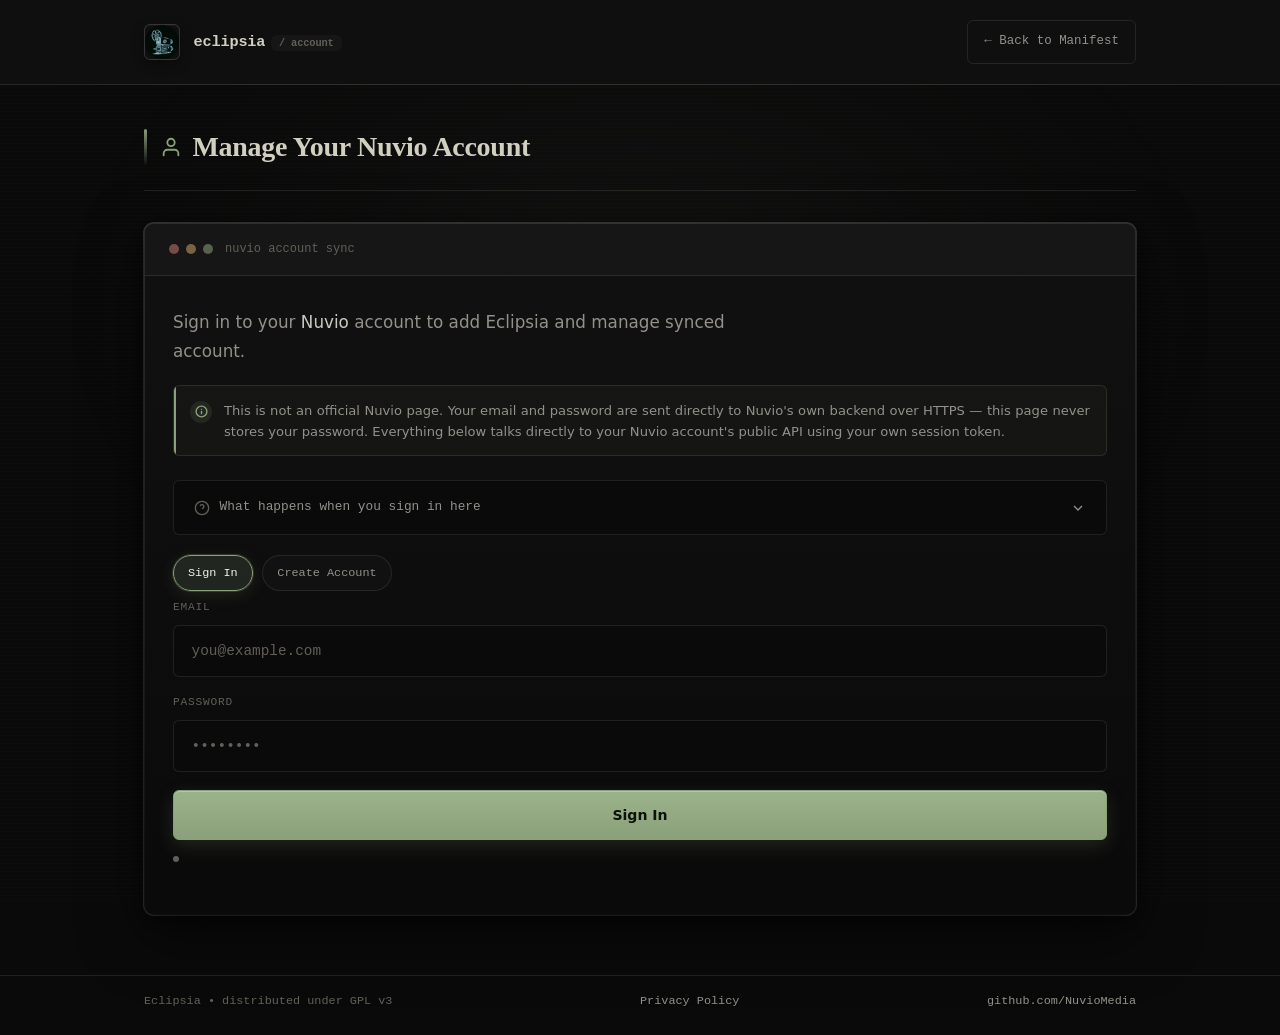
==== accounts/index.html @ 63b5b100 "Update" ====
<!doctype html>
<html lang="en" data-scroll-behavior="smooth">

<head>
    <meta charset="utf-8">
    <meta name="viewport" content="width=device-width, initial-scale=1">
    <meta name="theme-color" content="#0a0a0a">
    <meta name="referrer" content="no-referrer">
    <meta http-equiv="Content-Security-Policy" content="
    default-src 'self';
    style-src 'self' 'unsafe-inline' https://fonts.bunny.net;
    font-src https://fonts.bunny.net;
    img-src 'self' data:;
    connect-src 'self' https://api.nuvio.tv;
    script-src 'self';
    frame-ancestors 'none';
    base-uri 'self';
    form-action 'none';
  ">
    <meta http-equiv="Permissions-Policy" content="camera=(), microphone=(), geolocation=(), payment=(), usb=(), interest-cohort=()">
    <meta name="robots" content="noindex">
    <link rel="icon" type="image/png" href="../assets/icon.png">
    <link rel="apple-touch-icon" href="../assets/logo.png">

    <title>Account — Eclipsia</title>
    <meta name="description" content="Manage your Nuvio account: profiles, addons, plugins, library, watch progress, watch history, settings, and collections.">

    <link rel="preconnect" href="https://fonts.bunny.net">
    <link href="https://fonts.bunny.net/css?family=source-serif-4:500,600|inter:400,500,600,700|jetbrains-mono:400,500,600&display=swap" rel="stylesheet">
    <link rel="stylesheet" href="../assets/css/styles.css">
</head>

<body>
    <div class="app-wrapper">

        <header class="site-header">
            <div class="wrap header-inner">
                <a class="brand" href="../" style="min-width:0;">
                    <div class="brand-icon" aria-hidden="true">
                        <img src="../assets/icon.png" alt="Eclipsia">
                    </div>
                    <span class="brand-name">eclipsia<span class="brand-tag">/ account</span></span>
                </a>
                <div class="header-nav-links">
                    <a href="../" class="nav-action">← Back to Manifest</a>
                </div>
            </div>
        </header>

        <main class="wrap">

            <section class="account-section" style="padding-top: 2.5rem;">
                <div class="section-head">
                    <h2>
                        <svg viewBox="0 0 24 24" fill="none" stroke="currentColor" stroke-width="2" stroke-linecap="round" stroke-linejoin="round">
                            <path d="M20 21v-2a4 4 0 0 0-4-4H8a4 4 0 0 0-4 4v2" />
                            <circle cx="12" cy="7" r="4" />
                        </svg>
                        Manage Your Nuvio Account
                    </h2>
                </div>

                <div class="install-container" id="accountCard">
                    <div class="install-titlebar">
                        <div class="titlebar-dots"><span></span><span></span><span></span></div>
                        <span class="install-titlebar-label">nuvio account sync</span>
                    </div>

                    <div class="install-body">
                        <p class="hero-description" style="margin-bottom: 1.25rem;">
                            Sign in to your <strong>Nuvio</strong> account to add Eclipsia and manage synced account.
                        </p>

                        <div class="warning-banner banner-neutral">
                            <span class="mark">
                                <svg viewBox="0 0 24 24" fill="none" stroke="currentColor" stroke-width="2.5" stroke-linecap="round" stroke-linejoin="round"><circle cx="12" cy="12" r="10"/><path d="M12 16v-4"/><path d="M12 8h.01"/></svg>
                            </span>
                            <div class="banner-body">
                                <p align=justify>This is not an official Nuvio page. Your email and password are sent directly to Nuvio's own backend over HTTPS — this page never stores your password. Everything below talks directly to your Nuvio account's public API using your own session token.</p>
                            </div>
                        </div>

                        <details class="manual-toggle" id="signinPrivacyNote">
                            <summary>
                                <span class="summary-label">
                                    <svg class="summary-icon" viewBox="0 0 24 24" fill="none" stroke="currentColor" stroke-width="2"><circle cx="12" cy="12" r="10"/><path d="M9.09 9a3 3 0 0 1 5.83 1c0 2-3 3-3 3"/><line x1="12" y1="17" x2="12.01" y2="17"/></svg>
                                    What happens when you sign in here
                                </span>
                                <svg class="chev" width="16" height="16" viewBox="0 0 24 24" fill="none" stroke="currentColor" stroke-width="2">
                                    <polyline points="6 9 12 15 18 9"/>
                                </svg>
                            </summary>
                            <div class="manual-toggle-body">
                                <div class="privacy-note-block">
                                    <ul>
                                        <li><strong>Your credentials go straight to Nuvio's Servers</strong> over HTTPS — they never pass through or get logged by this site itself.</li>
                                        <li><strong>Your session token is kept in this browser tab only</strong> (sessionStorage, not localStorage), so it's cleared automatically when you close the tab.</li>
                                        <li><strong>Every action below is scoped to your own account</strong> and only touches the resource you explicitly edit (a single profile's plugins, a single profile's library, etc.).</li>
                                        <li><strong>Full-replace actions are labeled clearly.</strong> Addons, plugins, library, profiles, and collections use "full replace" sync — removing something from a list and saving deletes it from your account. Watch progress and watch history use non-destructive merge, so pushes never delete existing entries; use the explicit Delete button for those.</li>
                                        <li><strong>No analytics or tracking scripts run on this page</strong> — the site's Content-Security-Policy only allows requests to Nuvio's backend and nowhere else.</li>
                                        <li>Prefer not to enter your password on a third-party page? You can always add the plugin manually from the <a href="../#install" style="color: var(--ink-secondary); border-bottom: 1px dashed var(--line-hover);">homepage install guide</a> instead — no account needed.</li>
                                    </ul>
                                </div>
                            </div>
                        </details>

                        <!-- Signed-out state: sign in / sign up -->
                        <div id="authSignedOut">
                            <div class="filter-bar auth-tabs" id="authTabs" role="group" aria-label="Choose sign in or create account">
                                <button class="filter-chip active" data-auth-tab="signin" type="button">Sign In</button>
                                <button class="filter-chip" data-auth-tab="signup" type="button">Create Account</button>
                            </div>

                            <form class="account-form" id="authForm" novalidate>
                                <div class="form-field">
                                    <label class="form-label" for="authEmail">Email</label>
                                    <input class="form-input" type="email" id="authEmail" name="email" placeholder="you@example.com" autocomplete="email" required>
                                </div>
                                <div class="form-field">
                                    <label class="form-label" for="authPassword">Password</label>
                                    <input class="form-input" type="password" id="authPassword" name="password" placeholder="••••••••" autocomplete="current-password" minlength="6" required>
                                </div>
                                <button class="btn btn-primary" type="submit" id="authSubmitBtn">Sign In</button>
                            </form>

                            <p class="sync-status" id="authStatus"></p>
                        </div>

                        <!-- Signed-in state: full account manager -->
                        <div id="authSignedIn" style="display: none;">
                            <div class="account-user-row">
                                <span class="who" id="authWhoami"></span>
                                <button class="link-btn" id="signOutBtn" type="button">Sign out</button>
                            </div>

                            <div class="guide-note" style="margin-bottom: 1.25rem;">
                                For full account settings —
                                 password/email changes, full profile settings, and more —
                                visit <a href="https://nuvio.tv/account/login" target="_blank" rel="noopener noreferrer" referrerpolicy="no-referrer" style="color: var(--accent-ok)"><strong>nuvio.tv/account/login</strong></a> directly on Nuvio's own site.
                            </div>

                            <div class="form-field" style="margin-bottom: 1.25rem;">
                                <label class="form-label" for="profileSelect">Active profile</label>
                                <select class="form-input" id="profileSelect"></select>
                            </div>

                            <div class="filter-bar panel-nav" id="panelNav" role="tablist" aria-label="Account sections">
                                <button class="filter-chip active" data-panel="plugins" type="button">Plugins</button>
                                <button class="filter-chip" data-panel="addons" type="button">Addons</button>
                                <button class="filter-chip" data-panel="library" type="button">Library</button>
                                <button class="filter-chip" data-panel="progress" type="button">Watch Progress</button>
                                <button class="filter-chip" data-panel="history" type="button">Watch History</button>
                                <button class="filter-chip" data-panel="settings" type="button">Settings</button>
                                <button class="filter-chip" data-panel="homeCatalog" type="button">Home Catalog</button>
                                <button class="filter-chip" data-panel="collections" type="button">Collections</button>
                                <button class="filter-chip" data-panel="profileManager" type="button">Profiles</button>
                                <button class="filter-chip" data-panel="dashboard" type="button">Dashboard</button>
                            </div>

                            <div id="panels">

                                <!-- Plugins -->
                                <div class="panel" data-panel="plugins">
                                    <div class="panel-head">
                                        <p class="panel-desc">Content source plugins for the active profile. Full replace — removing a row and saving deletes it from your account.</p>
                                    </div>
                                    <div class="action-buttons" style="margin-bottom:1rem;">
                                        <button class="btn btn-primary" id="quickAddEclipsiaBtn" type="button">Add Eclipsia to This Profile</button>
                                        <select class="form-input quick-add-select" id="quickAddManifestSelect" aria-label="Eclipsia manifest variant">
                                            <option value="stable" selected>Stable</option>
                                            <option value="english">English</option>
                                            <option value="main">Main</option>
                                        </select>
                                    </div>
                                    <div class="resource-list" id="pluginsList"></div>
                                    <p class="sync-status" id="pluginsStatus"></p>
                                </div>

                                <!-- Addons -->
                                <div class="panel" data-panel="addons" style="display:none;">
                                    <div class="panel-head">
                                        <p class="panel-desc">Catalog / metadata / subtitle / playback addons for the active profile. Full replace.</p>
                                    </div>
                                    <div class="action-buttons" style="margin-bottom:1rem;">
                                        <button class="btn btn-primary" id="addAddonBtn" type="button">Add Addon…</button>
                                    </div>
                                    <div class="resource-list" id="addonsList"></div>
                                    <p class="sync-status" id="addonsStatus"></p>
                                </div>

                                <!-- Library -->
                                <div class="panel" data-panel="library" style="display:none;">
                                    <div class="panel-head">
                                        <p class="panel-desc">Saved / favorited titles for the active profile. Full replace.</p>
                                    </div>
                                    <div class="resource-list" id="libraryList"></div>
                                    <p class="sync-status" id="libraryStatus"></p>
                                </div>

                                <!-- Watch Progress -->
                                <div class="panel" data-panel="progress" style="display:none;">
                                    <div class="panel-head">
                                        <p class="panel-desc">"Continue watching" entries for the active profile. Non-destructive merge on push — use Delete to remove an entry.</p>
                                    </div>
                                    <div class="resource-list" id="progressList"></div>
                                    <p class="sync-status" id="progressStatus"></p>
                                </div>

                                <!-- Watch History -->
                                <div class="panel" data-panel="history" style="display:none;">
                                    <div class="panel-head">
                                        <p class="panel-desc">Playback history for the active profile. Non-destructive merge on push — use Delete to remove an entry.</p>
                                    </div>
                                    <div class="resource-list" id="historyList"></div>
                                    <p class="sync-status" id="historyStatus"></p>
                                </div>

                                <!-- Profile Settings -->
                                <div class="panel" data-panel="settings" style="display:none;">
                                    <div class="panel-head">
                                        <p class="panel-desc">Raw settings blob (theme, player quality, subtitle language, autoplay, etc.) for the active profile on the "tv" platform namespace. Edit the JSON directly — saving fully replaces this blob.</p>
                                    </div>
                                    <textarea class="form-input json-editor" id="settingsJson" rows="10" spellcheck="false"></textarea>
                                    <div class="action-buttons" style="margin-top:0.75rem;">
                                        <button class="btn btn-primary" id="settingsSaveBtn" type="button">Save</button>
                                        <button class="btn" id="settingsReloadBtn" type="button">Reload</button>
                                    </div>
                                    <p class="sync-status" id="settingsStatus"></p>
                                </div>

                                <!-- Home Catalog Settings -->
                                <div class="panel" data-panel="homeCatalog" style="display:none;">
                                    <div class="panel-head">
                                        <p class="panel-desc">Home screen layout / hidden catalogs for the active profile on the "tv" platform namespace. Saving fully replaces this blob.</p>
                                    </div>
                                    <textarea class="form-input json-editor" id="homeCatalogJson" rows="10" spellcheck="false"></textarea>
                                    <div class="action-buttons" style="margin-top:0.75rem;">
                                        <button class="btn btn-primary" id="homeCatalogSaveBtn" type="button">Save</button>
                                        <button class="btn" id="homeCatalogReloadBtn" type="button">Reload</button>
                                    </div>
                                    <p class="sync-status" id="homeCatalogStatus"></p>
                                </div>

                                <!-- Collections -->
                                <div class="panel" data-panel="collections" style="display:none;">
                                    <div class="panel-head">
                                        <p class="panel-desc">Curated collections / folders for the active profile. Saving fully replaces the collections list — push an empty array to clear it.</p>
                                    </div>
                                    <textarea class="form-input json-editor" id="collectionsJson" rows="10" spellcheck="false"></textarea>
                                    <div class="action-buttons" style="margin-top:0.75rem;">
                                        <button class="btn btn-primary" id="collectionsSaveBtn" type="button">Save</button>
                                        <button class="btn" id="collectionsReloadBtn" type="button">Reload</button>
                                    </div>
                                    <p class="sync-status" id="collectionsStatus"></p>
                                </div>

                                <!-- Profile Manager -->
                                <div class="panel" data-panel="profileManager" style="display:none;">
                                    <div class="panel-head">
                                        <p class="panel-desc">Rename profiles, recolor them, assign a catalog avatar, toggle addon/plugin sharing with profile 1, add a new profile, or permanently delete a profile and all of its data.</p>
                                    </div>
                                    <div class="action-buttons" style="margin-bottom:1rem;">
                                        <button class="btn btn-primary" id="addProfileBtn" type="button">Add Profile</button>
                                    </div>
                                    <div id="profileManagerList"></div>
                                    <p class="sync-status" id="profileManagerStatus"></p>
                                </div>

                                <!-- Dashboard -->
                                <div class="panel" data-panel="dashboard" style="display:none;">
                                    <div class="panel-head">
                                        <p class="panel-desc">A quick summary of what's synced across all your profiles, plus live API health.</p>
                                    </div>
                                    <div id="dashboardHealth"></div>
                                    <div id="dashboardOverview"></div>
                                    <p class="sync-status" id="dashboardStatus"></p>
                                </div>

                            </div>
                        </div>
                    </div>
                </div>
            </section>

        </main>

        <footer class="site-footer">
            <div class="wrap footer-content">
                <span>Eclipsia • distributed under GPL v3</span>
                <a class="footer-link" href="../privacy/">Privacy Policy</a>
                <a class="footer-link" href="https://github.com/NuvioMedia" target="_blank" rel="noopener noreferrer" referrerpolicy="no-referrer">github.com/NuvioMedia</a>
            </div>
        </footer>

    </div>

    <script src="../assets/js/nuvio-client.js"></script>
    <script src="../assets/js/account.js" defer></script>

</body>

</html>
---- assets/css/styles.css ----
:root {
  --bg-deep: #0a0a0a;
  --bg-0: #0a0a0a;
  --bg-1: #111111;
  --bg-2: #161616;
  --bg-glass: rgba(17, 17, 17, 0.85);

  --line: rgba(255, 255, 255, 0.09);
  --line-hover: rgba(255, 255, 255, 0.16);
  --line-strong: rgba(255, 255, 255, 0.2);

  --ink-primary: #d1cfc0;
  --ink-secondary: #c9c7c1;
  --ink-muted: #93908a;
  --ink-subtle: #625f58;

  --accent-ok: #8aa07a;
  --accent-ok-bright: #a8c297;
  --accent-warn: #c9a464;
  --accent-neutral: #8a8682;

  --radius-s: 6px;
  --radius-m: 10px;
  --radius-xl: 20px;

  --font-display: "Source Serif 4", Georgia, serif;
  --font-body: "Inter", system-ui, sans-serif;
  --font-mono: "JetBrains Mono", ui-monospace, Menlo, monospace;

  --shadow-subtle: 0 2px 8px rgba(0, 0, 0, 0.5);
  --shadow-card: 0 8px 32px rgba(0, 0, 0, 0.6), 0 0 0 1px var(--line);
  --shadow-elevated: 0 12px 48px rgba(0, 0, 0, 0.7),
    0 0 0 1px var(--line-strong);
  --shadow-float: 0 20px 60px rgba(0, 0, 0, 0.55), 0 6px 20px rgba(0, 0, 0, 0.4),
    0 0 0 1px var(--line-strong);
  --shadow-inset-top: inset 0 1px 0 rgba(255, 255, 255, 0.04);

  --ease: cubic-bezier(0.4, 0, 0.2, 1);
  --ease-out-expo: cubic-bezier(0.16, 1, 0.3, 1);
  --ease-spring: cubic-bezier(0.34, 1.56, 0.64, 1);
}

*,
*::before,
*::after {
  box-sizing: border-box;
  margin: 0;
  padding: 0;
}

html {
  scroll-behavior: smooth;
  -webkit-text-size-adjust: 100%;
}

body {
  font-family: var(--font-body);
  background: var(--bg-deep);
  color: var(--ink-secondary);
  line-height: 1.6;
  min-height: 100vh;
  overflow-x: hidden;
}

body::before {
  content: "";
  position: fixed;
  inset: 0;
  z-index: -2;
  pointer-events: none;
  background-image: repeating-linear-gradient(
    180deg,
    transparent,
    transparent 3px,
    rgba(255, 255, 255, 0.012) 3px,
    rgba(255, 255, 255, 0.012) 4px
  );
}

body::after {
  content: "";
  position: fixed;
  top: -10%;
  left: 50%;
  width: 1200px;
  height: 800px;
  transform: translateX(-50%);
  z-index: -3;
  pointer-events: none;
  background: radial-gradient(
    ellipse at center,
    rgba(138, 160, 122, 0.07) 0%,
    rgba(138, 160, 122, 0.025) 35%,
    transparent 70%
  );
}

a {
  color: inherit;
  text-decoration: none;
  transition: color 150ms var(--ease);
}
a:hover {
  color: var(--ink-primary);
}

button {
  font-family: inherit;
  cursor: pointer;
  background: none;
  border: none;
  color: inherit;
  transition: all 200ms var(--ease);
}

img {
  max-width: 100%;
  display: block;
}

::selection {
  background: var(--ink-primary);
  color: var(--bg-0);
}

*:focus-visible {
  outline: 2px solid var(--accent-ok-bright);
  outline-offset: 2px;
  border-radius: 2px;
}

.wrap {
  max-width: 1040px;
  margin: 0 auto;
  padding: 0 1.5rem;
}

@media (max-width: 420px) {
  .wrap {
    padding: 0 1.15rem;
  }
}

/* ========================
   HEADER — Glass morphism
   ======================== */
.site-header {
  position: sticky;
  top: 0;
  z-index: 100;
  background: var(--bg-glass);
  backdrop-filter: blur(24px) saturate(200%);
  -webkit-backdrop-filter: blur(24px) saturate(200%);
  border-bottom: 1px solid var(--line);
}

.site-header::after {
  content: "";
  position: absolute;
  left: 0;
  right: 0;
  bottom: -1px;
  height: 1px;
  background: linear-gradient(
    90deg,
    transparent,
    rgba(255, 255, 255, 0.05) 20%,
    rgba(255, 255, 255, 0.05) 80%,
    transparent
  );
  pointer-events: none;
}

.header-inner {
  display: flex;
  align-items: center;
  justify-content: space-between;
  padding: 1.25rem 0;
  gap: 1.5rem;
  min-height: 60px;
}

.brand {
  display: flex;
  align-items: center;
  gap: 0.85rem;
  flex-shrink: 0;
}

.brand-icon {
  width: 36px;
  height: 36px;
  border-radius: var(--radius-s);
  overflow: hidden;
  border: 1px solid var(--line-hover);
  box-shadow: 0 4px 12px rgba(0, 0, 0, 0.4), var(--shadow-inset-top);
}

.brand-icon img {
  width: 100%;
  height: 100%;
  object-fit: cover;
}

.brand-name {
  font-family: var(--font-mono);
  font-size: 0.95rem;
  font-weight: 600;
  color: var(--ink-primary);
  letter-spacing: -0.01em;
  white-space: nowrap;
}

.brand-tag {
  font-family: var(--font-mono);
  font-size: 0.65rem;
  color: var(--ink-subtle);
  margin-left: 0.35rem;
  padding: 2px 8px;
  background: var(--bg-2);
  border-radius: var(--radius-s);
}

.header-nav-links {
  display: flex;
  align-items: center;
  gap: 0.5rem;
  flex-shrink: 0;
}

.nav-action {
  font-family: var(--font-mono);
  font-size: 0.78rem;
  color: var(--ink-muted);
  padding: 8px 16px;
  border: 1px solid var(--line);
  border-radius: var(--radius-s);
  background: transparent;
  transition: all 200ms var(--ease);
  white-space: nowrap;
  min-height: 44px;
  display: inline-flex;
  align-items: center;
}

.nav-action:hover {
  color: var(--ink-primary);
  border-color: var(--line-hover);
  background: var(--bg-2);
}

.nav-toggle {
  display: none;
  align-items: center;
  justify-content: center;
  width: 40px;
  height: 40px;
  border: 1px solid var(--line);
  border-radius: var(--radius-s);
  background: transparent;
  color: var(--ink-secondary);
  flex-shrink: 0;
  transition: all 200ms var(--ease);
}

.nav-toggle:hover {
  color: var(--ink-primary);
  border-color: var(--line-hover);
  background: var(--bg-2);
}

.nav-toggle-icon {
  width: 20px;
  height: 20px;
}

.nav-toggle .icon-close {
  display: none;
}

.nav-toggle[aria-expanded="true"] .icon-menu {
  display: none;
}
.nav-toggle[aria-expanded="true"] .icon-close {
  display: block;
}

.mobile-nav {
  display: none;
  flex-direction: column;
  gap: 0.5rem;
  padding: 0 1.5rem 1.1rem;
  max-height: 0;
  overflow: hidden;
  opacity: 0;
  transform: translateY(-6px);
  pointer-events: none;
  transition: max-height 240ms var(--ease-out-expo),
    opacity 160ms var(--ease-out-expo),
    transform 200ms var(--ease-out-expo);
}

.mobile-nav.open {
  max-height: 260px;
  opacity: 1;
  transform: translateY(0);
  pointer-events: auto;
  transition: max-height 240ms var(--ease-out-expo),
    opacity 200ms var(--ease-out-expo) 20ms,
    transform 240ms var(--ease-out-expo);
}

.mobile-nav-link {
  font-family: var(--font-mono);
  font-size: 0.82rem;
  color: var(--ink-muted);
  padding: 12px 14px;
  border: 1px solid var(--line);
  border-radius: var(--radius-s);
  background: var(--bg-2);
  opacity: 0;
  transform: translateY(-4px);
  transition: color 200ms var(--ease), border-color 200ms var(--ease), background 200ms var(--ease),
    opacity 180ms var(--ease-out-expo), transform 180ms var(--ease-out-expo);
}

.mobile-nav.open .mobile-nav-link {
  opacity: 1;
  transform: translateY(0);
}

.mobile-nav.open .mobile-nav-link:nth-child(1) { transition-delay: 40ms; }
.mobile-nav.open .mobile-nav-link:nth-child(2) { transition-delay: 80ms; }
.mobile-nav.open .mobile-nav-link:nth-child(3) { transition-delay: 120ms; }
.mobile-nav.open .mobile-nav-link:nth-child(4) { transition-delay: 160ms; }

.mobile-nav-link:hover,
.mobile-nav-link:active {
  color: var(--ink-primary);
  border-color: var(--line-hover);
}

@media (max-width: 600px) {
  .header-nav-links {
    display: none;
  }

  .nav-toggle {
    display: inline-flex;
  }

  .mobile-nav {
    display: flex;
  }
}

/* ========================
   HERO SECTION
   ======================== */
.hero {
  padding: 5rem 0 2.5rem;
  position: relative;
}

/* Decorative eclipse motif — soft glow + ring, anchored to the right of
   the hero title/description so the wide empty column beside the
   (intentionally narrow-measure) copy doesn't read as blank. Anchored
   with a fixed offset from the top of the hero — rather than a
   percentage of its full height — so it stays beside the headline
   instead of drifting down behind the (much taller) install-container
   box that follows. Purely visual: no layout width is reserved for it,
   so copy width/wrapping is unaffected. */
.hero::before {
  content: "";
  position: absolute;
  top: 7rem;
  right: 0;
  width: 480px;
  height: 480px;
  max-width: 42%;
  transform: translateY(-45%);
  background: radial-gradient(
    circle,
    rgba(138, 160, 122, 0.16) 0%,
    rgba(138, 160, 122, 0.05) 42%,
    transparent 68%
  );
  pointer-events: none;
  z-index: -1;
  animation: eclipse-glow-pulse 9s var(--ease) infinite;
}

.hero::after {
  content: "";
  position: absolute;
  top: 7.5rem;
  right: 9%;
  width: 190px;
  height: 190px;
  transform: translateY(-45%);
  border-radius: 50%;
  border: 1px solid rgba(209, 207, 192, 0.1);
  box-shadow: inset 54px -16px 0 -36px rgba(209, 207, 192, 0.14);
  pointer-events: none;
  z-index: -1;
  animation: eclipse-ring-drift 12s var(--ease) infinite;
}

@keyframes eclipse-glow-pulse {
  0%, 100% { opacity: 1; transform: translateY(-45%) scale(1); }
  50% { opacity: 0.75; transform: translateY(-45%) scale(1.05); }
}

@keyframes eclipse-ring-drift {
  0%, 100% { box-shadow: inset 54px -16px 0 -36px rgba(209, 207, 192, 0.14); }
  50% { box-shadow: inset 58px -12px 0 -36px rgba(209, 207, 192, 0.2); }
}

@media (prefers-reduced-motion: reduce) {
  .hero::before,
  .hero::after {
    animation: none;
  }
}

@media (max-width: 900px) {
  .hero::before,
  .hero::after {
    display: none;
  }
}

.eyebrow {
  font-family: var(--font-mono);
  font-size: 0.72rem;
  color: var(--ink-subtle);
  letter-spacing: 0.08em;
  text-transform: uppercase;
  display: inline-flex;
  align-items: center;
  gap: 0.7rem;
  margin-bottom: 1.75rem;
  padding: 6px 12px;
  background: rgba(138, 160, 122, 0.07);
  border: 1px solid rgba(138, 160, 122, 0.18);
  border-radius: var(--radius-xl);
  box-shadow: var(--shadow-inset-top);
}

.eyebrow::before {
  content: "";
  width: 7px;
  height: 7px;
  border-radius: 50%;
  background: var(--accent-ok);
  flex-shrink: 0;
  box-shadow: 0 0 12px rgba(138, 160, 122, 0.3);
  animation: pulse 2s ease-in-out 3;
}

@keyframes pulse {
  0%,
  100% {
    opacity: 1;
  }
  50% {
    opacity: 0.5;
  }
}

.eyebrow .updated {
  color: var(--ink-subtle);
  opacity: 0.75;
  font-weight: 400;
  text-transform: none;
  letter-spacing: 0;
  padding-left: 0.6rem;
  border-left: 1px solid rgba(138, 160, 122, 0.2);
}

h1.hero-title {
  font-family: var(--font-display);
  font-size: clamp(2rem, 8vw, 3.5rem);
  font-weight: 600;
  line-height: 1.08;
  color: var(--ink-primary);
  letter-spacing: -0.02em;
  margin-bottom: 1.25rem;
  text-wrap: balance;
  text-shadow: 0 2px 24px rgba(0, 0, 0, 0.35);
}

.hero-description {
  font-size: 1.05rem;
  color: var(--ink-muted);
  max-width: 56ch;
  margin-bottom: 1.75rem;
  line-height: 1.7;
}

.hero-description strong {
  color: var(--ink-secondary);
  font-weight: 500;
}

.hero-meta {
  display: flex;
  flex-wrap: wrap;
  gap: 0.75rem;
  margin-bottom: 0;
}

.meta-badge {
  font-family: var(--font-mono);
  font-size: 0.72rem;
  color: var(--ink-muted);
  padding: 6px 14px;
  border: 1px solid var(--line);
  border-radius: var(--radius-xl);
  background: var(--bg-1);
  transition: border-color 200ms var(--ease), color 200ms var(--ease);
}

.meta-badge:hover {
  border-color: var(--line-hover);
  color: var(--ink-primary);
}

.meta-badge.primary {
  color: var(--ink-primary);
  border-color: var(--line-hover);
  background: var(--bg-2);
}

/* ========================
   INSTALL CONTAINER
   ======================== */
.install-container {
  margin: 2rem 0 1.75rem;
  border: 1px solid var(--line-strong);
  border-radius: var(--radius-m);
  background:
    linear-gradient(180deg, var(--bg-1) 0%, var(--bg-0) 100%) padding-box,
    linear-gradient(180deg, rgba(255, 255, 255, 0.14), rgba(255, 255, 255, 0.02)) border-box;
  border: 1px solid transparent;
  overflow: hidden;
  box-shadow: var(--shadow-float);
  transition: box-shadow 320ms var(--ease-out-expo), transform 320ms var(--ease-out-expo);
  width: 100%;
}

.install-container:hover {
  box-shadow: 0 24px 70px rgba(0, 0, 0, 0.6), 0 8px 24px rgba(0, 0, 0, 0.45),
    0 0 0 1px var(--line-strong);
}

.install-titlebar {
  display: flex;
  align-items: center;
  gap: 0.75rem;
  padding: 1rem 1.5rem;
  border-bottom: 1px solid var(--line);
  background: var(--bg-2);
}

.titlebar-dots {
  display: flex;
  gap: 7px;
}

.titlebar-dots span {
  width: 10px;
  height: 10px;
  border-radius: 50%;
  background: var(--ink-subtle);
  opacity: 0.55;
}

.titlebar-dots span:nth-child(1) {
  background: #c9776b;
}

.titlebar-dots span:nth-child(2) {
  background: var(--accent-warn);
}

.titlebar-dots span:nth-child(3) {
  background: var(--accent-ok);
}

.install-titlebar-label {
  font-family: var(--font-mono);
  font-size: 0.75rem;
  color: var(--ink-subtle);
}

.install-body {
  padding: 2rem 1.75rem 2.25rem;
}

.warning-banner {
  display: flex;
  gap: 0.75rem;
  padding: 0.85rem 1rem;
  background: rgba(201, 164, 100, 0.06);
  border: 1px solid rgba(201, 164, 100, 0.2);
  border-radius: var(--radius-s);
  margin: 0.5rem 0 1.5rem;
  position: relative;
  overflow: hidden;
  align-items: flex-start;
}

.warning-banner::before {
  content: "";
  position: absolute;
  left: 0;
  top: 0;
  bottom: 0;
  width: 2px;
  background: var(--accent-warn);
}

.warning-banner .mark {
  font-family: var(--font-mono);
  color: var(--accent-warn);
  font-weight: 600;
  flex-shrink: 0;
  font-size: 0.82rem;
  display: flex;
  align-items: center;
  justify-content: center;
  width: 22px;
  height: 22px;
  margin-top: 1px;
  border-radius: 50%;
  background: rgba(201, 164, 100, 0.1);
}

.warning-banner .mark svg {
  width: 13px;
  height: 13px;
  flex-shrink: 0;
}

/* Neutral variant for informational (non-warning) banners, e.g. the
   "sign in to sync" callout — reuses .warning-banner's layout but in
   the ok/accent color instead of the warn color. */
.warning-banner.banner-neutral {
  background: rgba(138, 160, 122, 0.05);
  border-color: rgba(138, 160, 122, 0.18);
}

.warning-banner.banner-neutral::before {
  background: var(--accent-ok);
}

.warning-banner.banner-neutral .mark {
  color: var(--accent-ok);
  background: rgba(138, 160, 122, 0.12);
}

.warning-banner.banner-neutral .banner-cta {
  color: var(--accent-ok);
  border-bottom-color: rgba(138, 160, 122, 0.45);
}

.warning-banner p {
  color: var(--ink-muted);
  font-size: 0.82rem;
  line-height: 1.6;
}

.warning-banner strong {
  color: var(--ink-secondary);
  font-weight: 600;
}

.warning-banner .banner-body {
  flex: 1;
  min-width: 0;
}

.warning-banner .banner-cta {
  display: inline-flex;
  align-items: center;
  gap: 6px;
  margin-top: 0.6rem;
  font-family: var(--font-mono);
  font-size: 0.74rem;
  font-weight: 600;
  color: var(--accent-warn);
  padding: 0;
  border-bottom: 1px dashed rgba(201, 164, 100, 0.45);
  transition: color 180ms var(--ease), border-color 180ms var(--ease);
}

.warning-banner .banner-cta:hover {
  color: var(--ink-primary);
  border-color: var(--ink-primary);
}

.warning-banner .banner-cta svg {
  width: 12px;
  height: 12px;
  flex-shrink: 0;
  transition: transform 280ms var(--ease-spring);
}

.warning-banner .banner-cta[aria-expanded="true"] svg {
  transform: rotate(90deg);
}

/* Collapsible manual-setup section */
.manual-toggle {
  border: 1px solid var(--line);
  border-radius: var(--radius-s);
  background: var(--bg-0);
  margin-top: 0.75rem;
  overflow: hidden;
}

.manual-toggle + .manual-toggle {
  margin-top: 0.65rem;
}

.manual-toggle summary {
  list-style: none;
  cursor: pointer;
  padding: 1rem 1.25rem;
  display: flex;
  align-items: center;
  justify-content: space-between;
  gap: 0.75rem;
  font-family: var(--font-mono);
  font-size: 0.8rem;
  color: var(--ink-muted);
  transition: color 180ms var(--ease), background 180ms var(--ease);
  min-height: 44px;
}

.manual-toggle summary::-webkit-details-marker {
  display: none;
}

.manual-toggle summary:hover {
  color: var(--ink-primary);
  background: var(--bg-2);
}

.manual-toggle summary .summary-label {
  display: flex;
  align-items: center;
  gap: 0.6rem;
  min-width: 0;
}

.manual-toggle summary .summary-text {
  display: flex;
  flex-direction: column;
  gap: 2px;
  min-width: 0;
  text-align: left;
}

.manual-toggle summary .summary-sub {
  font-size: 0.68rem;
  color: var(--ink-subtle);
  font-weight: 400;
  letter-spacing: 0;
  text-transform: none;
}

.manual-toggle.is-fallback summary .summary-icon {
  color: var(--ink-muted);
}

.manual-toggle summary .summary-icon {
  width: 16px;
  height: 16px;
  flex-shrink: 0;
  color: var(--ink-subtle);
}

.manual-toggle summary .chev {
  transition: transform 280ms var(--ease-spring);
  flex-shrink: 0;
}

.manual-toggle[open] summary .chev {
  transform: rotate(180deg);
}

.manual-toggle[open] summary {
  border-bottom: 1px solid var(--line);
}

.manual-toggle-body {
  padding: 1.5rem 1.25rem 1.25rem;
}

/* Numbered guide steps (TMDB key walkthrough) */
.guide-steps {
  display: flex;
  flex-direction: column;
  gap: 0.9rem;
  margin-bottom: 1.25rem;
}

.guide-step {
  display: flex;
  gap: 0.85rem;
  align-items: flex-start;
}

.guide-step .num {
  flex-shrink: 0;
  width: 24px;
  height: 24px;
  border-radius: 50%;
  background: var(--bg-2);
  border: 1px solid var(--line-hover);
  color: var(--ink-secondary);
  font-family: var(--font-mono);
  font-size: 0.72rem;
  font-weight: 600;
  display: flex;
  align-items: center;
  justify-content: center;
  margin-top: 1px;
}

.guide-step .txt {
  font-size: 0.85rem;
  color: var(--ink-secondary);
  line-height: 1.65;
  padding-top: 2px;
}

.guide-step .txt code {
  font-family: var(--font-mono);
  font-size: 0.78rem;
  color: var(--ink-primary);
  background: var(--bg-2);
  padding: 2px 7px;
  border-radius: 4px;
  border: 1px solid var(--line);
}

.guide-step .txt a {
  color: var(--accent-warn);
  border-bottom: 1px dashed rgba(201, 164, 100, 0.45);
}

.guide-step .txt a:hover {
  color: var(--ink-primary);
  border-color: var(--ink-primary);
}

.guide-note {
  font-size: 0.78rem;
  color: var(--ink-subtle);
  line-height: 1.6;
  padding: 0.75rem 0.9rem;
  background: var(--bg-1);
  border: 1px solid var(--line);
  border-radius: var(--radius-s);
}

/* Platform download grid */
.platform-grid {
  display: grid;
  grid-template-columns: repeat(3, 1fr);
  gap: 0.65rem;
}

.platform-btn {
  display: flex;
  align-items: center;
  gap: 0.7rem;
  padding: 0.7rem 1.1rem;
  border: 1px solid var(--line);
  border-radius: var(--radius-s);
  background: var(--bg-1);
  color: var(--ink-secondary);
  min-height: 48px;
  width: 100%;
  transition: border-color 220ms var(--ease-out-expo), background 220ms var(--ease-out-expo),
    color 220ms var(--ease-out-expo), transform 220ms var(--ease-out-expo),
    box-shadow 220ms var(--ease-out-expo);
}

.platform-btn:hover {
  border-color: var(--line-hover);
  background: var(--bg-2);
  color: var(--ink-primary);
  transform: translateY(-3px);
  box-shadow: var(--shadow-card);
}

.platform-btn:active {
  transform: translateY(-1px) scale(0.98);
}

.platform-btn svg {
  width: 20px;
  height: 20px;
  flex-shrink: 0;
  color: var(--ink-muted);
  transition: color 200ms var(--ease);
}

.platform-btn:hover svg {
  color: var(--accent-ok);
}

.platform-btn .label {
  display: flex;
  flex-direction: column;
  gap: 1px;
  line-height: 1.25;
  text-align: left;
}

.platform-btn .label .small {
  font-family: var(--font-mono);
  font-size: 0.6rem;
  color: var(--ink-subtle);
  text-transform: uppercase;
  letter-spacing: 0.06em;
}

.platform-btn .label .big {
  font-family: var(--font-body);
  font-size: 0.85rem;
  font-weight: 600;
  color: inherit;
}

/* Bright variant — same layout as .platform-btn, but colored like the
   primary "Next" button, for a single download action that should stand
   out rather than blend in with a row of equal-weight platform choices. */
.platform-btn.platform-btn-primary {
  background: linear-gradient(180deg, #9bb38a 0%, var(--accent-ok) 100%);
  border-color: var(--accent-ok);
  color: #0d130a;
  box-shadow: 0 1px 0 rgba(255, 255, 255, 0.25) inset, 0 6px 18px rgba(138, 160, 122, 0.18);
}

.platform-btn.platform-btn-primary:hover {
  background: linear-gradient(180deg, #aac298 0%, #93ac82 100%);
  border-color: #9bb38a;
  color: #0d130a;
  box-shadow: 0 1px 0 rgba(255, 255, 255, 0.3) inset, 0 10px 28px rgba(138, 160, 122, 0.32);
}

.platform-btn.platform-btn-primary svg,
.platform-btn.platform-btn-primary:hover svg {
  color: #0d130a;
}

.platform-btn.platform-btn-primary .label .small {
  color: rgba(13, 19, 10, 0.65);
}

.platform-btn.platform-btn-primary .label .big {
  color: #0d130a;
}

@media (max-width: 600px) {
  .platform-grid {
    grid-template-columns: repeat(2, 1fr);
  }
}

@media (max-width: 420px) {
  .platform-grid {
    grid-template-columns: 1fr;
  }
}

/* Providers section mobile toggle */
.providers-toggle-btn {
  display: none;
  width: 100%;
  align-items: center;
  justify-content: space-between;
  gap: 0.75rem;
  padding: 1rem 1.25rem;
  font-family: var(--font-mono);
  font-size: 0.8rem;
  color: var(--ink-muted);
  min-height: 44px;
  margin: 0 0 1rem;
  transition: color 180ms var(--ease), background 180ms var(--ease);
}

.providers-toggle-btn:hover {
  color: var(--ink-primary);
  background: var(--bg-2);
}

.providers-toggle-btn .chev {
  transition: transform 280ms var(--ease-spring);
  flex-shrink: 0;
}

.providers-toggle-btn[aria-expanded="true"] .chev {
  transform: rotate(180deg);
}

@media (max-width: 600px) {
  .providers-toggle-btn {
    display: flex;
  }

  .providers-body {
    display: none;
  }

  .providers-body.expanded {
    display: block;
  }
}

.step-label {
  font-family: var(--font-mono);
  font-size: 0.7rem;
  color: var(--ink-subtle);
  text-transform: uppercase;
  letter-spacing: 0.07em;
  margin-bottom: 0.75rem;
  display: flex;
  align-items: center;
  gap: 0.5rem;
}

.step-label::before {
  content: "";
  width: 8px;
  height: 8px;
  border-radius: 50%;
  background: var(--ink-muted);
}

.path-row {
  display: flex;
  flex-wrap: wrap;
  align-items: center;
  gap: 0.5rem;
  font-family: var(--font-mono);
  font-size: 0.95rem;
  color: var(--ink-secondary);
  padding: 1.25rem 1.5rem;
  background: var(--bg-0);
  border: 1px solid var(--line);
  border-radius: var(--radius-s);
  margin-bottom: 1.5rem;
  transition: border-color 200ms var(--ease);
}

.path-row:hover {
  border-color: var(--line-hover);
}

.path-row .seg {
  color: var(--ink-primary);
  background: var(--bg-2);
  padding: 4px 10px;
  border-radius: 4px;
  border: 1px solid var(--line);
  flex-shrink: 0;
}

.path-row .sep {
  color: var(--ink-subtle);
  font-weight: 300;
}

.repo-url-box {
  margin-bottom: 1.5rem;
}

.repo-url-label {
  font-family: var(--font-mono);
  font-size: 0.7rem;
  color: var(--ink-subtle);
  text-transform: uppercase;
  letter-spacing: 0.07em;
  margin-bottom: 0.75rem;
}

.repo-url-field {
  display: flex;
  align-items: stretch;
  border: 1px solid var(--line);
  border-radius: var(--radius-s);
  overflow: hidden;
  background: var(--bg-0);
  transition: border-color 200ms var(--ease);
  min-height: 56px;
}

.repo-url-field:focus-within {
  border-color: var(--line-strong);
}

.repo-url-value {
  flex: 1;
  min-width: 0;
  font-family: var(--font-mono);
  font-size: 0.88rem;
  color: var(--ink-secondary);
  padding: 1.25rem 1.5rem;
  overflow-x: auto;
  white-space: nowrap;
  scrollbar-width: thin;
  scrollbar-color: var(--line) transparent;
  word-break: break-all;
}

.repo-copy-btn {
  flex-shrink: 0;
  display: flex;
  align-items: center;
  justify-content: center;
  gap: 8px;
  font-family: var(--font-mono);
  font-size: 0.78rem;
  font-weight: 500;
  color: var(--ink-primary);
  padding: 0 1.5rem;
  background: var(--bg-2);
  border-left: 1px solid var(--line);
  transition: background 180ms var(--ease), color 180ms var(--ease), transform 120ms var(--ease);
  min-width: 120px;
  min-height: 56px;
  touch-action: manipulation;
}

.repo-copy-btn:hover {
  background: #1e1e1e;
  color: var(--ink-primary);
}

.repo-copy-btn:active {
  transform: scale(0.96);
}

.repo-copy-btn.copied {
  color: var(--accent-ok-bright);
  background: rgba(138, 160, 122, 0.12);
}

.action-buttons {
  display: flex;
  flex-wrap: wrap;
  gap: 1rem;
  margin: 0.5rem 0 1.5rem;
}

.quick-add-select {
  width: auto;
  flex: 1 1 200px;
  min-width: 160px;
}

.btn {
  appearance: none;
  border: 1px solid var(--line-hover);
  padding: 0.85rem 1.5rem;
  border-radius: var(--radius-s);
  font-size: 0.88rem;
  font-weight: 500;
  font-family: var(--font-body);
  display: inline-flex;
  align-items: center;
  justify-content: center;
  gap: 10px;
  transition: transform 180ms var(--ease-out-expo), box-shadow 220ms var(--ease-out-expo),
    border-color 200ms var(--ease), background 200ms var(--ease), color 200ms var(--ease);
  position: relative;
  background: var(--bg-1);
  color: var(--ink-secondary);
  cursor: pointer;
  text-decoration: none;
  min-height: 50px;
  flex-grow: 1;
  text-align: center;
  box-shadow: var(--shadow-inset-top);
}

.btn:hover {
  border-color: var(--ink-muted);
  color: var(--ink-primary);
  background: var(--bg-2);
  transform: translateY(-2px);
  box-shadow: 0 10px 24px rgba(0, 0, 0, 0.35), var(--shadow-inset-top);
}

.btn:active {
  transform: translateY(0) scale(0.98);
  transition-duration: 80ms;
}

.btn:disabled {
  opacity: 0.5;
  cursor: not-allowed;
  transform: none;
  box-shadow: none;
}

.btn-primary {
  background: linear-gradient(180deg, #9bb38a 0%, var(--accent-ok) 100%);
  border-color: var(--accent-ok);
  color: #0d130a;
  font-weight: 600;
  box-shadow: 0 1px 0 rgba(255, 255, 255, 0.25) inset, 0 6px 18px rgba(138, 160, 122, 0.18);
}

.btn-primary:hover {
  background: linear-gradient(180deg, #aac298 0%, #93ac82 100%);
  border-color: #9bb38a;
  color: #0d130a;
  transform: translateY(-2px);
  box-shadow: 0 1px 0 rgba(255, 255, 255, 0.3) inset, 0 10px 28px rgba(138, 160, 122, 0.32);
}

.btn-primary:active {
  transform: translateY(0) scale(0.98);
}

.btn-primary:disabled:hover {
  background: var(--accent-ok);
  box-shadow: none;
  transform: none;
}

.btn-add-top {
  display: none;
}

.fallback-link-mobile {
  display: none;
}

@media (max-width: 600px) {
  .fallback-link-mobile {
    display: block;
    text-align: center;
    font-family: var(--font-mono);
    font-size: 0.72rem;
    font-weight: 600;
    color: var(--ink-muted);
    padding: 0;
    margin: 0.5rem 0 1.25rem;
    border-bottom: 1px dashed var(--line-hover);
    width: fit-content;
    margin-left: auto;
    margin-right: auto;
    transition: color 180ms var(--ease), border-color 180ms var(--ease);
  }

  .fallback-link-mobile:hover,
  .fallback-link-mobile:active {
    color: var(--ink-primary);
    border-color: var(--ink-primary);
  }
}

.header-cta {
  display: inline-flex;
  font-family: var(--font-mono);
  font-size: 0.78rem;
  font-weight: 600;
  padding: 8px 16px;
  border-radius: var(--radius-s);
  background: linear-gradient(180deg, #9bb38a 0%, var(--accent-ok) 100%);
  color: #0d130a;
  white-space: nowrap;
  min-height: 44px;
  align-items: center;
  gap: 8px;
  opacity: 0;
  transform: translateY(-8px) scale(0.92);
  pointer-events: none;
  transition: opacity 260ms var(--ease-out-expo), transform 260ms var(--ease-spring),
    box-shadow 200ms var(--ease);
  box-shadow: 0 1px 0 rgba(255, 255, 255, 0.25) inset;
}

.header-cta.visible {
  opacity: 1;
  transform: translateY(0) scale(1);
  pointer-events: auto;
}

@media (max-width: 600px) {
  .header-cta {
    display: none !important;
  }
}

.header-cta:hover {
  background: #9bb38a;
  color: #0d130a;
  transform: translateY(-1px) scale(1);
}

.header-cta svg {
  width: 14px;
  height: 14px;
  flex-shrink: 0;
}

.fab-top {
  position: fixed;
  right: 1.1rem;
  bottom: 1.1rem;
  z-index: 90;
  display: none;
  align-items: center;
  justify-content: center;
  width: 48px;
  height: 48px;
  border-radius: 50%;
  border: none;
  background: var(--accent-ok);
  color: #0d130a;
  box-shadow: 0 8px 28px rgba(0, 0, 0, 0.5), 0 0 0 1px rgba(138, 160, 122, 0.3);
  opacity: 0;
  transform: translateY(12px) scale(0.9);
  transition: opacity 220ms var(--ease), transform 220ms var(--ease),
    background 200ms var(--ease);
  pointer-events: none;
  cursor: pointer;
}

.fab-top svg {
  width: 20px;
  height: 20px;
  flex-shrink: 0;
}

.fab-top:hover,
.fab-top:active {
  background: #9bb38a;
}

.fab-top.visible {
  opacity: 1;
  transform: translateY(0) scale(1);
  pointer-events: auto;
}

@media (min-width: 601px) {
  .fab-top {
    display: none !important;
  }
}

@media (max-width: 600px) {
  .fab-top {
    display: inline-flex;
  }
}

/* ========================
   ACCOUNT SYNC SECTION
   ======================== */
.account-section {
  padding: 1rem 0 2rem;
}

.account-form {
  display: flex;
  flex-direction: column;
  gap: 1.1rem;
  margin-bottom: 1rem;
}

.form-field {
  display: flex;
  flex-direction: column;
  gap: 0.5rem;
}

.form-label {
  font-family: var(--font-mono);
  font-size: 0.7rem;
  color: var(--ink-subtle);
  text-transform: uppercase;
  letter-spacing: 0.07em;
}

.form-input {
  width: 100%;
  font-family: var(--font-mono);
  font-size: 0.9rem;
  color: var(--ink-primary);
  background: var(--bg-0);
  border: 1px solid var(--line);
  border-radius: var(--radius-s);
  padding: 0.95rem 1.1rem;
  min-height: 52px;
  transition: border-color 200ms var(--ease), box-shadow 200ms var(--ease);
  appearance: none;
}

.form-input:focus {
  outline: none;
  border-color: rgba(138, 160, 122, 0.5);
  box-shadow: 0 0 0 3px rgba(138, 160, 122, 0.14);
}

.form-input::placeholder {
  color: var(--ink-subtle);
}

select.form-input {
  cursor: pointer;
  background-image: url("data:image/svg+xml,%3Csvg xmlns='http://www.w3.org/2000/svg' viewBox='0 0 24 24' fill='none' stroke='%2387847d' stroke-width='2'%3E%3Cpolyline points='6 9 12 15 18 9'/%3E%3C/svg%3E");
  background-repeat: no-repeat;
  background-position: right 1rem center;
  background-size: 16px;
  padding-right: 2.75rem;
}

select.form-input option {
  background: var(--bg-1);
  color: var(--ink-primary);
}

.auth-tabs {
  margin: 0.5rem 0 1.5rem;
}

.sync-status.pending {
  color: var(--ink-muted);
}

.sync-status.pending::before {
  background: var(--ink-muted);
  animation: pulse 1.2s ease-in-out infinite;
}

.account-user-row {
  display: flex;
  align-items: center;
  justify-content: space-between;
  flex-wrap: wrap;
  gap: 0.75rem;
  padding: 0.9rem 1.1rem;
  margin-bottom: 1.25rem;
  background: var(--bg-0);
  border: 1px solid var(--line);
  border-radius: var(--radius-s);
}

.account-user-row .who {
  font-family: var(--font-mono);
  font-size: 0.82rem;
  color: var(--ink-secondary);
  display: flex;
  align-items: center;
  gap: 8px;
  min-width: 0;
  word-break: break-all;
}

.account-user-row .who::before {
  content: "";
  width: 7px;
  height: 7px;
  border-radius: 50%;
  background: var(--accent-ok);
  box-shadow: 0 0 8px rgba(138, 160, 122, 0.35);
  flex-shrink: 0;
}

.link-btn {
  font-family: var(--font-mono);
  font-size: 0.74rem;
  font-weight: 600;
  color: var(--ink-muted);
  background: transparent;
  border: none;
  padding: 4px 0;
  cursor: pointer;
}

.link-btn:hover {
  color: var(--ink-primary);
}

@media (max-width: 420px) {
  .form-input {
    font-size: 0.85rem;
    padding: 0.85rem 1rem;
  }
}

/* ========================
   PROVIDERS SECTION
   ======================== */
.providers-section {
  padding: 2rem 0 2rem;
}

.section-head {
  display: flex;
  align-items: baseline;
  justify-content: space-between;
  flex-wrap: wrap;
  gap: 1.25rem;
  margin-bottom: 1rem;
  border-bottom: 1px solid var(--line);
  padding-bottom: 1.25rem;
}

.section-head h2 {
  font-family: var(--font-display);
  font-size: 1.75rem;
  font-weight: 600;
  color: var(--ink-primary);
  letter-spacing: -0.01em;
  display: flex;
  align-items: center;
  gap: 0.65rem;
  position: relative;
  padding-left: 1rem;
}

.section-head h2::before {
  content: "";
  position: absolute;
  left: 0;
  top: 0.15em;
  bottom: 0.15em;
  width: 3px;
  border-radius: 2px;
  background: linear-gradient(180deg, var(--accent-ok), transparent);
}

.section-head h2 svg {
  width: 22px;
  height: 22px;
  flex-shrink: 0;
  color: var(--accent-ok);
}

.section-stats {
  font-family: var(--font-mono);
  font-size: 0.78rem;
  color: var(--ink-subtle);
  display: flex;
  gap: 1.5rem;
  flex-wrap: wrap;
}

.section-stats b {
  color: var(--ink-primary);
  font-weight: 600;
}

.sync-status {
  font-family: var(--font-mono);
  font-size: 0.7rem;
  color: var(--ink-subtle);
  display: flex;
  align-items: center;
  gap: 6px;
  margin: 0.85rem 0 1rem;
}

.sync-status::before {
  content: "";
  width: 6px;
  height: 6px;
  border-radius: 50%;
  background: var(--ink-subtle);
  flex-shrink: 0;
}

.sync-status.ok::before {
  background: var(--accent-ok);
  box-shadow: 0 0 8px rgba(138, 160, 122, 0.35);
}

.sync-status.error {
  color: var(--accent-warn);
}

.sync-status.error::before {
  background: var(--accent-warn);
}

.filter-bar {
  display: flex;
  flex-wrap: wrap;
  gap: 0.6rem;
  margin: 1.25rem 0 0.5rem;
}

.filter-chip {
  font-family: var(--font-mono);
  font-size: 0.74rem;
  font-weight: 500;
  color: var(--ink-muted);
  padding: 7px 14px;
  border: 1px solid var(--line);
  border-radius: var(--radius-xl);
  background: var(--bg-1);
  transition: all 200ms var(--ease-out-expo);
  min-height: 36px;
}

.filter-chip:hover {
  border-color: var(--line-hover);
  color: var(--ink-primary);
  background: var(--bg-2);
  transform: translateY(-1px);
}

.filter-chip:active {
  transform: translateY(0) scale(0.96);
}

.filter-chip.active {
  color: #eef3e9;
  border-color: var(--accent-ok);
  background: rgba(138, 160, 122, 0.16);
  box-shadow: 0 0 0 1px rgba(138, 160, 122, 0.25), 0 4px 16px rgba(138, 160, 122, 0.15);
}

.provider-row.filtered-out {
  display: none;
}

.no-results {
  display: none;
  padding: 2rem 0.5rem;
  text-align: center;
  color: var(--ink-subtle);
  font-family: var(--font-mono);
  font-size: 0.85rem;
}

.no-results.visible {
  display: block;
}

.manifest-list {
  margin-top: 0.5rem;
  display: flex;
  flex-direction: column;
  gap: 0.6rem;
}

.provider-row {
  display: grid;
  grid-template-columns: 2.4fr 2.6fr 1.3fr 1fr;
  gap: 1.25rem;
  align-items: start;
  padding: 1.35rem 1.5rem;
  border: 1px solid var(--line);
  background: var(--bg-1);
  transition: background 220ms var(--ease-out-expo), transform 220ms var(--ease-out-expo),
    border-color 220ms var(--ease-out-expo), box-shadow 220ms var(--ease-out-expo);
  border-radius: var(--radius-m);
}

.provider-row:hover {
  background: var(--bg-2);
  border-color: var(--line-hover);
  transform: translateY(-2px);
  box-shadow: var(--shadow-card);
}

.provider-row.disabled {
  opacity: 0.45;
}

/* Skeleton loading state — shown while manifest.json is being fetched so
   the list doesn't sit blank under the "Loading…" status line. */
.provider-row.skeleton-row {
  pointer-events: none;
}

.provider-row.skeleton-row:hover {
  background: none;
  transform: none;
}

.skeleton-block {
  display: block;
  border-radius: 4px;
  background: linear-gradient(
    100deg,
    var(--bg-2) 30%,
    rgba(255, 255, 255, 0.06) 50%,
    var(--bg-2) 70%
  );
  background-size: 200% 100%;
  animation: skeletonShimmer 1.4s ease-in-out infinite;
}

.provider-row.skeleton-row .provider-id,
.provider-row.skeleton-row .provider-meta {
  gap: 8px;
}

@keyframes skeletonShimmer {
  0% {
    background-position: 200% 0;
  }
  100% {
    background-position: -200% 0;
  }
}

@media (prefers-reduced-motion: reduce) {
  .skeleton-block {
    animation: none;
    background: var(--bg-2);
  }
}

.provider-id {
  display: flex;
  flex-direction: column;
  gap: 4px;
}

.provider-name {
  font-family: var(--font-mono);
  font-size: 0.95rem;
  font-weight: 600;
  color: var(--ink-primary);
}

.provider-provider {
  font-size: 0.78rem;
  color: var(--ink-muted);
  font-family: var(--font-mono);
  display: inline-flex;
  align-items: center;
  width: fit-content;
  padding: 3px 10px;
  border-radius: var(--radius-s);
  border: 1px solid var(--line);
  background: var(--bg-0);
}

.provider-meta {
  display: flex;
  flex-direction: column;
  gap: 6px;
  font-size: 0.78rem;
  color: var(--ink-muted);
}

.provider-meta .row {
  display: flex;
  gap: 0.5rem;
  align-items: center;
}

.provider-meta .k {
  color: var(--ink-subtle);
  min-width: 4.5rem;
  flex-shrink: 0;
}

.provider-meta .v {
  color: var(--ink-secondary);
}

.provider-notes {
  font-size: 0.8rem;
  color: var(--ink-subtle);
  line-height: 1.6;
  align-self: center;
}

.status-cell {
  display: flex;
  justify-content: flex-end;
  align-self: center;
}

.status-pill {
  font-family: var(--font-mono);
  font-size: 0.7rem;
  font-weight: 600;
  text-transform: uppercase;
  letter-spacing: 0.04em;
  padding: 5px 12px;
  border-radius: 999px;
  display: inline-flex;
  align-items: center;
  gap: 6px;
  white-space: nowrap;
}

.status-pill::before {
  content: "";
  width: 5px;
  height: 5px;
  border-radius: 50%;
}

.status-pill.on {
  color: var(--accent-ok-bright);
  border: 1px solid rgba(138, 160, 122, 0.35);
  background: rgba(138, 160, 122, 0.08);
}

.status-pill.on::before {
  background: var(--accent-ok-bright);
  box-shadow: 0 0 8px rgba(138, 160, 122, 0.5);
  animation: dotPulse 2.4s ease-in-out infinite;
}

@keyframes dotPulse {
  0%, 100% {
    box-shadow: 0 0 0 0 rgba(138, 160, 122, 0.45);
  }
  50% {
    box-shadow: 0 0 0 4px rgba(138, 160, 122, 0);
  }
}

.status-pill.off {
  color: var(--accent-neutral);
  border: 1px solid rgba(138, 134, 130, 0.3);
  background: rgba(138, 134, 130, 0.06);
}

.status-pill.off::before {
  background: var(--accent-neutral);
}

.provider-provider.focus-pill {
  display: inline-flex;
  align-items: center;
  width: fit-content;
  padding: 3px 10px;
  border-radius: var(--radius-s);
  border: 1px solid rgba(209, 207, 192, 0.3);
  background: #d1cfc0;
  color: var(--bg-0);
  /* Entrance + a few pulses to draw the eye once, then settle — an
     `infinite` glow here reads as broken/distracting when this class
     ends up on more than one element at a time (e.g. every row in a list). */
  animation: focusPillIn 420ms var(--ease) backwards,
    focusPillGlow 2.8s ease-in-out 420ms 2;
}

@keyframes focusPillIn {
  from {
    opacity: 0;
    transform: translateY(3px) scale(0.94);
  }
  to {
    opacity: 1;
    transform: translateY(0) scale(1);
  }
}

@keyframes focusPillGlow {
  0%,
  100% {
    box-shadow: 0 0 0 0 rgba(209, 207, 192, 0.35);
  }
  50% {
    box-shadow: 0 0 0 4px rgba(209, 207, 192, 0.12);
  }
}

/* Site-wide entrance & reveal animations (no external deps) */

@keyframes fadeUp {
  from {
    opacity: 0;
    transform: translateY(12px);
  }
  to {
    opacity: 1;
    transform: translateY(0);
  }
}

.hero .eyebrow {
  animation: fadeUp 600ms var(--ease) both;
}

h1.hero-title {
  animation: fadeUp 600ms var(--ease) 80ms both;
}

.hero-description {
  animation: fadeUp 600ms var(--ease) 150ms both;
}

.hero-meta {
  animation: fadeUp 600ms var(--ease) 220ms both;
}

.hero .btn-add-top {
  animation: fadeUp 600ms var(--ease) 290ms both;
}

.reveal {
  opacity: 0;
  transform: translateY(18px);
  transition: opacity 700ms var(--ease), transform 700ms var(--ease);
}

.reveal.in-view {
  opacity: 1;
  transform: translateY(0);
}

@media (prefers-reduced-motion: reduce) {
  .hero .eyebrow,
  h1.hero-title,
  .hero-description,
  .hero-meta,
  .hero .btn-add-top,
  .provider-provider.focus-pill {
    animation: none;
  }
  .reveal {
    opacity: 1;
    transform: none;
    transition: none;
  }
}

.col-head {
  display: grid;
  grid-template-columns: 2.4fr 2.6fr 1.3fr 1fr;
  gap: 1.25rem;
  font-family: var(--font-mono);
  font-size: 0.7rem;
  color: var(--ink-subtle);
  text-transform: uppercase;
  letter-spacing: 0.06em;
  padding: 0 0.5rem 1rem;
  border-bottom: 1px solid var(--line);
}

.col-head .end {
  text-align: right;
}

/* ========================
   LEGAL SECTION
   ======================== */
.section-head.legal-head {
  border-bottom: none;
  padding-bottom: 0;
  margin-bottom: 2rem;
}

.legal-section {
  padding: 3rem 0 4rem;
  border-top: 1px solid var(--line);
  margin-top: 1rem;
}

.legal-block {
  border: 1px solid var(--line);
  border-radius: var(--radius-m);
  padding: 2rem 2.25rem;
  background: linear-gradient(180deg, var(--bg-1) 0%, rgba(17, 17, 17, 0.6) 100%);
  margin: 0 0 1.5rem;
  box-shadow: var(--shadow-inset-top);
  transition: border-color 220ms var(--ease-out-expo), box-shadow 220ms var(--ease-out-expo),
    transform 220ms var(--ease-out-expo);
  width: 100%;
  overflow-wrap: break-word;
}

.legal-block:hover {
  border-color: var(--line-hover);
  box-shadow: var(--shadow-inset-top), 0 8px 28px rgba(0, 0, 0, 0.35);
  transform: translateY(-1px);
}

.legal-block h3 {
  font-family: var(--font-mono);
  font-size: 0.88rem;
  font-weight: 600;
  color: var(--ink-primary);
  margin-bottom: 1.1rem;
  text-transform: uppercase;
  letter-spacing: 0.04em;
  display: flex;
  align-items: center;
  gap: 0.55rem;
}

.legal-block h3 svg {
  width: 16px;
  height: 16px;
  flex-shrink: 0;
  color: var(--ink-muted);
}

.legal-block p {
  color: var(--ink-subtle);
  font-size: 0.85rem;
  line-height: 1.75;
  margin-bottom: 1.25rem;
  /* Left-align rather than justify (overrides any legacy align="justify"
     markup): justified text without full hyphenation support creates
     uneven rivers of whitespace at this measure, especially on narrow
     screens — ragged-right reads more comfortably here. */
  text-align: left;
  hyphens: auto;
}

.legal-block p:last-child {
  margin-bottom: 0;
}

.license-link {
  display: inline-flex;
  align-items: center;
  gap: 8px;
  font-family: var(--font-mono);
  font-size: 0.78rem;
  color: var(--ink-muted);
  padding: 10px 18px;
  border: 1px solid var(--line);
  border-radius: var(--radius-s);
  transition: all 220ms var(--ease-out-expo);
  background: var(--bg-1);
  text-decoration: none;
  min-height: 44px;
}

.license-link:hover {
  color: var(--ink-primary);
  border-color: var(--line-hover);
  background: var(--bg-2);
  transform: translateY(-2px);
  box-shadow: var(--shadow-card);
}

.license-link svg {
  width: 14px;
  height: 14px;
  flex-shrink: 0;
}

/* ========================
   FOOTER
   ======================== */
.site-footer {
  border-top: 1px solid var(--line);
  padding: 1rem 0;
}

.footer-content {
  display: flex;
  flex-wrap: wrap;
  justify-content: space-between;
  align-items: center;
  gap: 1.25rem;
  font-family: var(--font-mono);
  color: var(--ink-subtle);
  font-size: 0.74rem;
}

.footer-link {
  color: var(--ink-muted);
  transition: color 150ms var(--ease);
}

.footer-link:hover {
  color: var(--ink-primary);
}

/* ========================
   MOBILE RESPONSIVE STYLES
   ======================== */

@media (max-width: 900px) {
  .col-head {
    display: none;
  }

  .provider-row {
    grid-template-columns: 1fr;
    gap: 0.75rem;
    padding: 1.1rem 1.1rem;
  }

  .provider-row:hover {
    transform: none;
  }

  .status-cell {
    justify-content: flex-start;
  }

  .action-buttons {
    flex-direction: column;
  }

  .btn {
    width: 100%;
    justify-content: center;
  }

  .quick-add-select {
    width: 100%;
    flex-basis: 100%;
  }

  .repo-url-field {
    flex-direction: column;
  }

  .repo-copy-btn {
    border-left: none;
    border-top: 1px solid var(--line);
    padding: 1rem;
    justify-content: center;
  }

  .hero {
    padding: 3rem 0 2rem;
  }

  .legal-block {
    padding: 1.75rem;
  }

  .section-stats {
    flex-wrap: wrap;
    row-gap: 0.5rem;
  }

  .providers-section {
    padding: 1.75rem 0 1.75rem;
  }

  .account-section {
    padding: 0.75rem 0 1.75rem;
  }

  .legal-section {
    margin-top: 0.75rem;
    padding: 2rem 0 2.5rem;
  }
}

@media (max-width: 600px) {
  .header-inner {
    padding: 0.75rem 0;
    gap: 0.75rem;
  }

  .brand-tag {
    display: none;
  }

  .brand-name {
    font-size: 0.85rem;
  }

  .brand-icon {
    width: 32px;
    height: 32px;
  }

  .nav-action {
    font-size: 0.7rem;
    padding: 6px 12px;
  }

  .header-nav-links {
    gap: 0.35rem;
  }

  .hero {
    padding: 2.5rem 0 1.5rem;
  }

  .hero-description {
    max-width: none;
    font-size: 0.95rem;
    margin-bottom: 1.5rem;
  }

  .hero-meta {
    gap: 0.5rem;
    margin-bottom: 1.25rem;
  }

  .btn-add-top {
    display: flex;
    width: 100%;
    margin-bottom: 0.25rem;
  }

  .btn-add-desktop {
    display: none;
  }

  .meta-badge {
    font-size: 0.68rem;
    padding: 5px 10px;
  }

  .install-container {
    margin: 1.5rem 0 1.5rem;
    border-radius: 0;
  }

  .install-body {
    padding: 1.5rem 1.25rem;
  }

  .install-titlebar {
    padding: 0.75rem 1.25rem;
  }

  .warning-banner {
    flex-direction: row;
    padding: 1rem;
    font-size: 0.85rem;
  }

  .path-row {
    font-size: 0.85rem;
    padding: 1rem;
    margin-bottom: 1.25rem;
  }

  .path-row .seg {
    font-size: 0.82rem;
    padding: 3px 8px;
  }

  .repo-url-value {
    font-size: 0.8rem;
    padding: 1rem;
  }

  .repo-url-box {
    margin-bottom: 1.25rem;
  }

  .section-head {
    flex-direction: column;
    gap: 0.5rem;
    align-items: flex-start;
    padding-bottom: 1rem;
  }

  .section-head h2 {
    font-size: 1.5rem;
  }

  .providers-section .section-stats {
    width: 100%;
    justify-content: space-between;
    gap: 0.5rem;
    padding: 0.85rem 1rem;
    border: 1px solid var(--line);
    border-radius: var(--radius-s);
    background: var(--bg-1);
  }

  .provider-row {
    padding: 1rem;
    margin: 0.25rem 0;
  }

  .provider-meta .row {
    flex-wrap: wrap;
    gap: 0.25rem;
  }

  .providers-section {
    padding: 1.5rem 0 1.5rem;
  }

  .legal-section {
    padding: 1.5rem 0 2rem;
    margin-top: 0.5rem;
  }

  .legal-block {
    padding: 1.5rem;
    margin: 0 0 1rem;
  }

  .legal-block h3 {
    font-size: 0.82rem;
  }

  .legal-block p {
    font-size: 0.82rem;
  }

  .footer-content {
    flex-direction: column;
    align-items: flex-start;
    gap: 0.5rem;
    padding: 0 0.5rem;
  }

  .titlebar-dots span {
    width: 8px;
    height: 8px;
  }

  .site-footer {
    padding: 0.75rem 0;
  }

  .account-user-row {
    flex-direction: column;
    align-items: stretch;
  }
}

@media (max-width: 420px) {
  .wrap {
    padding: 0 1rem;
  }

  h1.hero-title {
    font-size: 1.75rem;
  }

  .eyebrow {
    font-size: 0.65rem;
    padding: 5px 10px;
    margin-bottom: 1.25rem;
  }

  .hero-description {
    font-size: 0.9rem;
    margin-bottom: 1.5rem;
  }

  .hero-meta {
    gap: 0.5rem;
    margin-bottom: 1.25rem;
  }

  .meta-badge {
    font-size: 0.68rem;
    padding: 5px 10px;
  }

  .install-container {
    margin: 1.25rem 0 1rem;
    border-radius: 0;
  }

  .install-body {
    padding: 1.25rem 1rem;
  }

  .warning-banner {
    padding: 0.85rem;
  }

  .step-label {
    font-size: 0.65rem;
    margin-bottom: 0.5rem;
  }

  .path-row {
    font-size: 0.75rem;
    padding: 0.85rem;
    margin-bottom: 1rem;
  }

  .repo-url-value {
    font-size: 0.75rem;
    padding: 0.85rem 1rem;
    word-break: break-all;
    line-height: 1.4;
  }

  .repo-url-box {
    margin-bottom: 1rem;
  }

  .repo-copy-btn {
    font-size: 0.72rem;
    padding: 0.85rem;
    min-width: 100px;
  }

  .btn {
    font-size: 0.82rem;
    padding: 0.75rem 1.25rem;
    min-height: 48px;
  }

  .providers-section {
    padding: 1.25rem 0 1.25rem;
  }

  .legal-section {
    padding: 1.25rem 0 1.5rem;
    margin-top: 0.5rem;
  }

  .legal-block {
    padding: 1.25rem;
  }

  .legal-block h3 {
    font-size: 0.78rem;
    margin-bottom: 0.75rem;
  }

  .legal-block p {
    font-size: 0.8rem;
    line-height: 1.7;
  }

  .provider-row {
    padding: 1rem 0.75rem;
  }

  .provider-name {
    font-size: 0.9rem;
  }

  .status-pill {
    font-size: 0.65rem;
    padding: 4px 10px;
  }

  .section-head h2 {
    font-size: 1.4rem;
  }
}

@media (max-width: 360px) {
  h1.hero-title {
    font-size: 1.5rem;
  }

  .brand-name {
    font-size: 0.8rem;
  }

  .install-body {
    padding: 1rem;
  }

  .repo-copy-btn svg {
    width: 14px;
    height: 14px;
  }

  .btn svg {
    width: 14px;
    height: 14px;
  }
}

@supports (padding: max(0px)) {
  .wrap {
    padding-left: max(1.5rem, env(safe-area-inset-left));
    padding-right: max(1.5rem, env(safe-area-inset-right));
  }

  .site-header {
    padding-top: env(safe-area-inset-top);
  }

  .site-footer {
    padding-bottom: max(1.5rem, env(safe-area-inset-bottom));
  }

  @media (max-width: 600px) {
    .wrap {
      padding-left: max(1rem, env(safe-area-inset-left));
      padding-right: max(1rem, env(safe-area-inset-right));
    }

    .site-footer {
      padding-bottom: max(1rem, env(safe-area-inset-bottom));
    }
  }
}

@media (prefers-reduced-motion: reduce) {
  *,
  *::before,
  *::after {
    transition-duration: 0.01ms !important;
    animation-duration: 0.01ms !important;
    scroll-behavior: auto !important;
  }
}

@media (prefers-contrast: high) {
  :root {
    --line: rgba(255, 255, 255, 0.3);
    --line-hover: rgba(255, 255, 255, 0.5);
    --line-strong: rgba(255, 255, 255, 0.7);
    --ink-muted: #b0b0b0;
  }

  .btn {
    border-width: 2px;
  }
}

/* ========================
   PRIVACY / DATA-FLOW NOTE (accounts page)
   ======================== */
.privacy-note-block {
  border: 1px solid var(--line);
  border-radius: var(--radius-m);
  padding: 1.5rem 1.75rem;
  background: var(--bg-1);
  margin: 0 0 1.5rem;
}

.privacy-note-block h3 {
  font-family: var(--font-mono);
  font-size: 0.78rem;
  font-weight: 600;
  color: var(--ink-primary);
  margin-bottom: 0.9rem;
  text-transform: uppercase;
  letter-spacing: 0.04em;
}

.privacy-note-block ul {
  list-style: none;
  display: flex;
  flex-direction: column;
  gap: 0.6rem;
}

.privacy-note-block li {
  font-size: 0.82rem;
  color: var(--ink-subtle);
  line-height: 1.65;
  padding-left: 1.1rem;
  position: relative;
}

.privacy-note-block li::before {
  content: "";
  position: absolute;
  left: 0;
  top: 0.55em;
  width: 5px;
  height: 5px;
  border-radius: 50%;
  background: var(--accent-ok);
}

.privacy-note-block strong {
  color: var(--ink-secondary);
  font-weight: 600;
}

/* ------------------------------------------------------------------ */
/* Setup wizard (/guide)                                              */
/* ------------------------------------------------------------------ */

.guide-hero {
  padding-bottom: 1.5rem;
}

.guide-footnote-box {
  margin: 1.75rem 0 3rem;
  padding: 1rem 1.25rem;
  text-align: center;
  background: var(--bg-1);
  border: 1px solid var(--line);
  border-radius: var(--radius-m);
  color: var(--ink-muted);
  font-size: 0.85rem;
}

.guide-footnote-box a {
  color: var(--ink-primary);
  border-bottom: 1px dashed var(--line-hover);
  transition: color 180ms var(--ease), border-color 180ms var(--ease);
}

.guide-footnote-box a:hover {
  border-color: var(--ink-primary);
}

.wizard-card-body p {
  margin: 0 0 0.9rem;
}

.wizard-card-body p:last-child {
  margin-bottom: 0;
}

.wizard-card-body .account-form,
.wizard-card-body .auth-tabs,
.wizard-card-body .sync-status,
.wizard-card-body .guide-note {
  margin-top: 0.25rem;
}

.wizard-stage {
  animation: wizardFadeIn 320ms var(--ease-out-expo);
}

@keyframes wizardFadeIn {
  from { opacity: 0; transform: translateY(6px); }
  to { opacity: 1; transform: translateY(0); }
}

.wizard-back {
  display: inline-flex;
  align-items: center;
  gap: 0.4rem;
  font-family: var(--font-mono);
  font-size: 0.75rem;
  color: var(--ink-muted);
  margin-bottom: 1.5rem;
  padding: 0.4rem 0.1rem;
  transition: color 180ms var(--ease);
}

.wizard-back:hover {
  color: var(--accent-ok-bright);
}

.wizard-back svg {
  width: 14px;
  height: 14px;
}

/* Platform picker */
.platform-pick-grid {
  display: grid;
  grid-template-columns: repeat(5, 1fr);
  gap: 0.75rem;
}

.platform-pick-card {
  display: flex;
  flex-direction: column;
  align-items: center;
  gap: 0.55rem;
  padding: 1.5rem 0.75rem;
  border: 1px solid var(--line);
  border-radius: var(--radius-m);
  background: var(--bg-1);
  color: var(--ink-secondary);
  text-align: center;
  transition: border-color 220ms var(--ease-out-expo), background 220ms var(--ease-out-expo),
    color 220ms var(--ease-out-expo), transform 220ms var(--ease-out-expo), box-shadow 220ms var(--ease-out-expo);
}

.platform-pick-card:hover {
  border-color: var(--accent-ok);
  background: var(--bg-2);
  color: var(--ink-primary);
  transform: translateY(-4px);
  box-shadow: var(--shadow-card);
}

.platform-pick-card:active {
  transform: translateY(-1px) scale(0.98);
}

.ppc-icon {
  width: 34px;
  height: 34px;
  display: flex;
  align-items: center;
  justify-content: center;
  color: var(--ink-muted);
  transition: color 200ms var(--ease);
}

.platform-pick-card:hover .ppc-icon {
  color: var(--accent-ok-bright);
}

.ppc-icon svg {
  width: 100%;
  height: 100%;
}

.ppc-label {
  font-size: 0.85rem;
  font-weight: 600;
  color: inherit;
}

.ppc-sub {
  font-family: var(--font-mono);
  font-size: 0.65rem;
  color: var(--ink-subtle);
  text-transform: uppercase;
  letter-spacing: 0.05em;
}

@media (max-width: 760px) {
  .platform-pick-grid { grid-template-columns: repeat(3, 1fr); }
}

@media (max-width: 480px) {
  .platform-pick-grid { grid-template-columns: repeat(2, 1fr); }
}

/* Method picker */
.method-pick-grid {
  display: flex;
  flex-direction: column;
  gap: 0.75rem;
}

.method-pick-card {
  display: flex;
  flex-direction: column;
  gap: 0.4rem;
  align-items: flex-start;
  width: 100%;
  padding: 1rem 1.25rem;
  border: 1px solid var(--line);
  border-radius: var(--radius-m);
  background: var(--bg-1);
  text-align: left;
  transition: border-color 220ms var(--ease-out-expo), background 220ms var(--ease-out-expo), transform 220ms var(--ease-out-expo);
}

.method-pick-card:hover {
  border-color: var(--accent-ok);
  background: var(--bg-2);
  transform: translateX(3px);
}

.mpc-head {
  display: flex;
  align-items: center;
  gap: 0.6rem;
}

.mpc-label {
  font-size: 0.95rem;
  font-weight: 600;
  color: var(--ink-primary);
}

.mpc-tag {
  font-family: var(--font-mono);
  font-size: 0.62rem;
  text-transform: uppercase;
  letter-spacing: 0.05em;
  color: var(--accent-ok-bright);
  border: 1px solid rgba(138, 160, 122, 0.4);
  border-radius: 999px;
  padding: 2px 8px;
}

.mpc-desc {
  font-size: 0.82rem;
  color: var(--ink-muted);
  line-height: 1.5;
}

/* Step wizard */
.wizard-progress {
  display: flex;
  align-items: center;
  justify-content: space-between;
  gap: 1rem;
  margin-bottom: 1.25rem;
}

.wizard-dots {
  position: relative;
  display: flex;
  align-items: center;
  gap: 6px;
  flex-wrap: wrap;
}

.wizard-dots::before {
  content: "";
  position: absolute;
  left: 4px;
  right: 4px;
  top: 50%;
  height: 1px;
  background: var(--line);
  z-index: 0;
}

.wizard-dot {
  position: relative;
  z-index: 1;
  width: 8px;
  height: 8px;
  border-radius: 50%;
  background: var(--bg-2);
  border: 1px solid var(--line-hover);
  transition: background 200ms var(--ease), border-color 200ms var(--ease), transform 200ms var(--ease);
}

.wizard-dot.done::after {
  content: "";
  position: absolute;
  right: 100%;
  top: 50%;
  width: 6px;
  height: 1px;
  background: var(--accent-ok);
  transform: translateY(-50%);
}

.wizard-dot.done {
  background: var(--accent-ok);
  border-color: var(--accent-ok);
}

.wizard-dot.active {
  background: var(--accent-ok-bright);
  border-color: var(--accent-ok-bright);
  transform: scale(1.35);
}

.wizard-count {
  font-family: var(--font-mono);
  font-size: 0.7rem;
  color: var(--ink-subtle);
  text-transform: uppercase;
  letter-spacing: 0.05em;
  white-space: nowrap;
}

.wizard-card {
  border: 1px solid var(--line);
  border-radius: var(--radius-m);
  background: var(--bg-1);
  padding: 1.5rem 1.5rem 1.6rem;
  margin-bottom: 1.5rem;
}

.wizard-card-eyebrow {
  font-family: var(--font-mono);
  font-size: 0.68rem;
  color: var(--ink-subtle);
  text-transform: uppercase;
  letter-spacing: 0.06em;
  margin-bottom: 0.6rem;
}

.wizard-card-title {
  font-family: var(--font-display);
  font-size: 1.3rem;
  font-weight: 600;
  color: var(--ink-primary);
  margin-bottom: 0.9rem;
}

.wizard-card-body {
  font-size: 0.92rem;
  line-height: 1.7;
  color: var(--ink-secondary);
}

.wizard-card-body code {
  font-family: var(--font-mono);
  font-size: 0.82rem;
  color: var(--ink-primary);
  background: var(--bg-2);
  padding: 2px 7px;
  border-radius: 4px;
  border: 1px solid var(--line);
}

.wizard-card-body a {
  color: var(--accent-warn);
  border-bottom: 1px dashed rgba(201, 164, 100, 0.45);
}

.wizard-card-body a:hover {
  color: var(--ink-primary);
  border-color: var(--ink-primary);
}

.wizard-card-body .path-row {
  margin: 0.75rem 0;
}

.wizard-nav {
  display: flex;
  align-items: center;
  justify-content: space-between;
  gap: 0.75rem;
}

.wizard-nav .btn svg {
  width: 16px;
  height: 16px;
}

@media (max-width: 520px) {
  .wizard-nav {
    flex-direction: column-reverse;
  }
  .wizard-nav .btn {
    width: 100%;
    justify-content: center;
  }
}

/* =========================================================================
   Account panel system (Plugins / Addons / Library / Progress / History /
   Settings / Home Catalog / Collections / Profiles / Dashboard)
   ========================================================================= */

.panel-nav {
  margin-bottom: 1.5rem;
  flex-wrap: wrap;
}

.panel {
  animation: panel-fade-in 0.2s var(--ease-out-expo);
}

@keyframes panel-fade-in {
  from { opacity: 0; transform: translateY(4px); }
  to { opacity: 1; transform: translateY(0); }
}

/* Stagger delays for .reveal items grouped inside a list/grid container,
   applied via the .reveal-group JS helper (adds --reveal-i per child). */
.reveal-group .reveal {
  transition-delay: calc(var(--reveal-i, 0) * 60ms);
}

.panel-head {
  margin-bottom: 1rem;
}

.panel-desc {
  color: var(--ink-muted);
  font-size: 0.9rem;
  line-height: 1.55;
}

.resource-list {
  display: flex;
  flex-direction: column;
  gap: 0.5rem;
  margin-bottom: 0.75rem;
}

.resource-row {
  display: flex;
  align-items: center;
  justify-content: space-between;
  gap: 1rem;
  padding: 0.85rem 1rem;
  background: var(--bg-1);
  border: 1px solid var(--line);
  border-radius: var(--radius-m);
  flex-wrap: wrap;
}

.resource-main {
  display: flex;
  flex-direction: column;
  gap: 0.15rem;
  min-width: 0;
}

.resource-name {
  color: var(--ink-primary);
  font-weight: 600;
  font-size: 0.95rem;
}

.resource-url {
  color: var(--ink-muted);
  font-size: 0.8rem;
  font-family: var(--font-mono);
  overflow-wrap: anywhere;
}

.resource-actions {
  display: flex;
  align-items: center;
  gap: 1rem;
  flex-shrink: 0;
}

.resource-toggle {
  display: inline-flex;
  align-items: center;
  gap: 0.4rem;
  color: var(--ink-secondary);
  font-size: 0.85rem;
  cursor: pointer;
}

.resource-toggle input[type="checkbox"] {
  accent-color: var(--accent-ok);
  width: 16px;
  height: 16px;
  cursor: pointer;
}

.link-btn.danger {
  color: #c97a7a;
}

.link-btn.danger:hover {
  color: #e29999;
}

.empty-hint {
  color: var(--ink-subtle);
  font-size: 0.9rem;
  font-style: italic;
  padding: 0.5rem 0;
}

.json-editor {
  width: 100%;
  min-height: 220px;
  font-family: var(--font-mono);
  font-size: 0.82rem;
  line-height: 1.5;
  resize: vertical;
  white-space: pre;
}

.overview-table {
  width: 100%;
  border-collapse: collapse;
  margin-bottom: 1rem;
  font-size: 0.88rem;
}

.overview-table th,
.overview-table td {
  text-align: left;
  padding: 0.6rem 0.75rem;
  border-bottom: 1px solid var(--line);
  color: var(--ink-secondary);
}

.overview-table th {
  color: var(--ink-muted);
  font-weight: 600;
  font-size: 0.78rem;
  text-transform: uppercase;
  letter-spacing: 0.04em;
}

.profile-row {
  display: flex;
  gap: 1rem;
  align-items: flex-start;
  padding: 1rem;
  background: var(--bg-1);
  border: 1px solid var(--line);
  border-radius: var(--radius-m);
  margin-bottom: 0.75rem;
  flex-wrap: wrap;
}

.profile-row-index {
  font-family: var(--font-mono);
  color: var(--ink-subtle);
  font-size: 0.85rem;
  padding-top: 0.4rem;
  flex-shrink: 0;
}

.profile-row-fields {
  display: grid;
  grid-template-columns: repeat(auto-fit, minmax(160px, 1fr));
  gap: 0.75rem;
  flex: 1;
  min-width: 240px;
  align-items: end;
}

.profile-row-fields .resource-toggle {
  align-self: center;
}

.profile-row-actions {
  display: flex;
  flex-direction: column;
  gap: 0.5rem;
  align-items: flex-end;
  flex-shrink: 0;
}

@media (max-width: 640px) {
  .resource-row {
    flex-direction: column;
    align-items: flex-start;
  }
  .profile-row {
    flex-direction: column;
  }
  .profile-row-actions {
    flex-direction: row;
    align-items: center;
  }
}
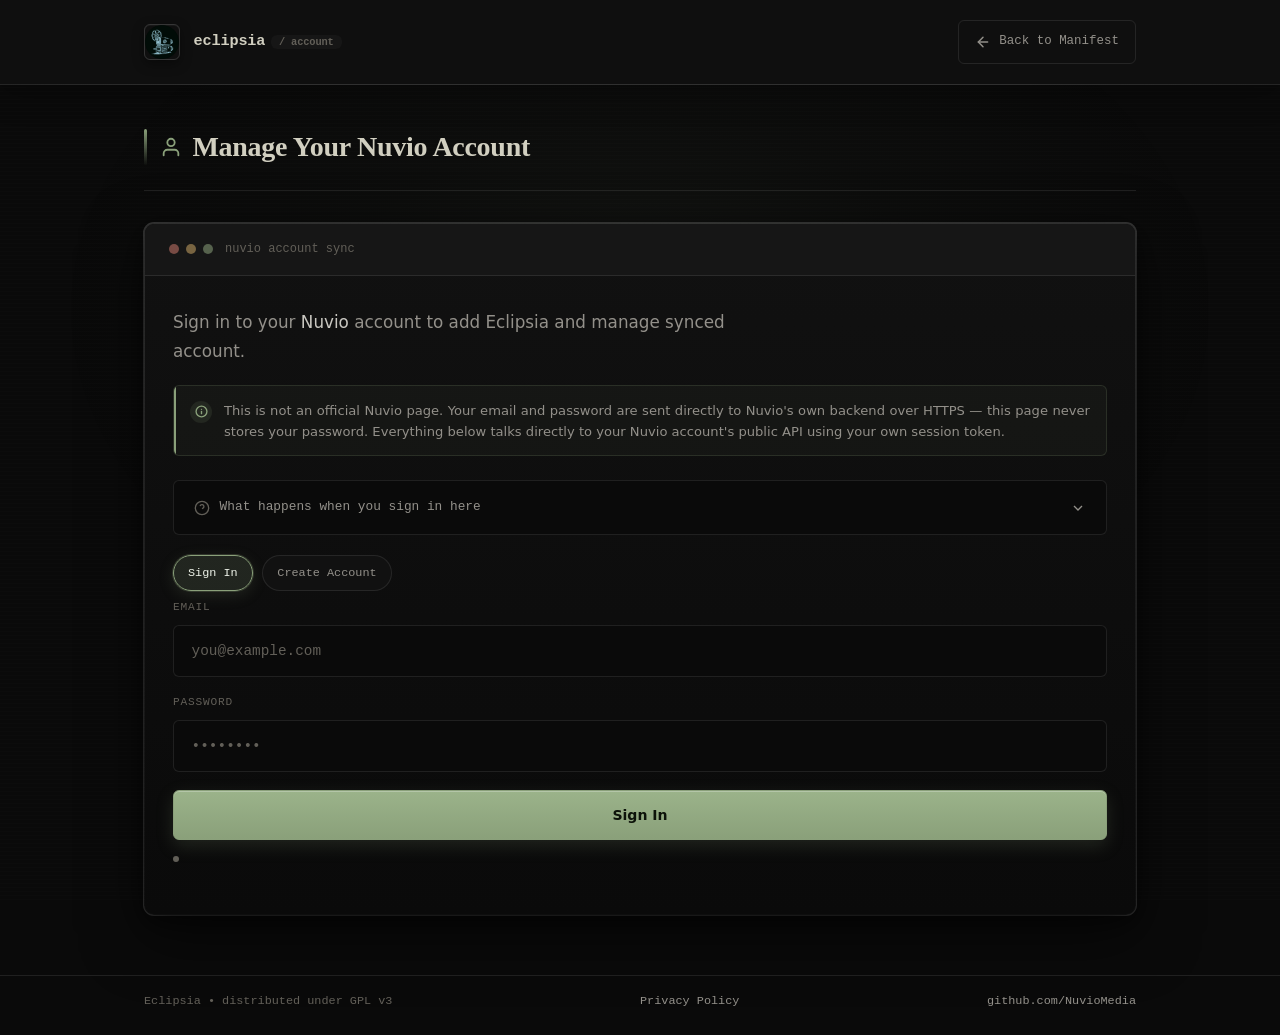
==== commit a41304b4: "Update" ====
--- a/accounts/index.html
+++ b/accounts/index.html
@@ -41,8 +41,11 @@
                     </div>
                     <span class="brand-name">eclipsia<span class="brand-tag">/ account</span></span>
                 </a>
-                <div class="header-nav-links">
-                    <a href="../" class="nav-action">← Back to Manifest</a>
+                <div class="header-nav-links header-nav-links--persist">
+                    <a href="../" class="nav-action nav-action--back">
+                        <svg width="16" height="16" viewBox="0 0 24 24" fill="none" stroke="currentColor" stroke-width="2.2" stroke-linecap="round" stroke-linejoin="round"><path d="M19 12H5"/><path d="M12 19l-7-7 7-7"/></svg>
+                        <span class="nav-action-label">Back to Manifest</span>
+                    </a>
                 </div>
             </div>
         </header>
@@ -157,6 +160,19 @@
                                 <button class="filter-chip" data-panel="dashboard" type="button">Dashboard</button>
                             </div>
 
+                            <select class="form-input panel-nav-select" id="panelNavSelect" aria-label="Account sections">
+                                <option value="plugins" selected>Plugins</option>
+                                <option value="addons">Addons</option>
+                                <option value="library">Library</option>
+                                <option value="progress">Watch Progress</option>
+                                <option value="history">Watch History</option>
+                                <option value="settings">Settings</option>
+                                <option value="homeCatalog">Home Catalog</option>
+                                <option value="collections">Collections</option>
+                                <option value="profileManager">Profiles</option>
+                                <option value="dashboard">Dashboard</option>
+                            </select>
+
                             <div id="panels">
 
                                 <!-- Plugins -->
@@ -299,4 +315,4 @@
 
 </body>
 
-</html>+</html>
--- a/assets/css/styles.css
+++ b/assets/css/styles.css
@@ -149,9 +149,10 @@
   top: 0;
   z-index: 100;
   background: var(--bg-glass);
-  backdrop-filter: blur(24px) saturate(200%);
-  -webkit-backdrop-filter: blur(24px) saturate(200%);
+  backdrop-filter: blur(28px) saturate(220%);
+  -webkit-backdrop-filter: blur(28px) saturate(220%);
   border-bottom: 1px solid var(--line);
+  box-shadow: 0 8px 32px rgba(0, 0, 0, 0.28);
 }
 
 .site-header::after {
@@ -180,6 +181,12 @@
   min-height: 60px;
 }
 
+.brand,
+.header-nav-links,
+.nav-toggle {
+  align-self: center;
+}
+
 .brand {
   display: flex;
   align-items: center;
@@ -209,16 +216,22 @@
   color: var(--ink-primary);
   letter-spacing: -0.01em;
   white-space: nowrap;
+  line-height: 1;
+  display: inline-flex;
+  align-items: center;
 }
 
 .brand-tag {
   font-family: var(--font-mono);
   font-size: 0.65rem;
+  line-height: 1;
   color: var(--ink-subtle);
   margin-left: 0.35rem;
   padding: 2px 8px;
   background: var(--bg-2);
   border-radius: var(--radius-s);
+  display: inline-flex;
+  align-items: center;
 }
 
 .header-nav-links {
@@ -340,9 +353,43 @@
   border-color: var(--line-hover);
 }
 
+.nav-action--back {
+  gap: 8px;
+}
+
+.nav-action--back svg {
+  flex-shrink: 0;
+}
+
 @media (max-width: 600px) {
   .header-nav-links {
     display: none;
+  }
+
+  .header-nav-links--persist {
+    display: flex;
+  }
+
+  .header-nav-links--persist .nav-action--back {
+    padding: 0;
+    width: 40px;
+    height: 40px;
+    min-height: 40px;
+    border-radius: var(--radius-s);
+    gap: 0;
+    justify-content: center;
+  }
+
+  .header-nav-links--persist .nav-action-label {
+    position: absolute;
+    width: 1px;
+    height: 1px;
+    padding: 0;
+    margin: -1px;
+    overflow: hidden;
+    clip: rect(0, 0, 0, 0);
+    white-space: nowrap;
+    border: 0;
   }
 
   .nav-toggle {
@@ -1493,6 +1540,20 @@
   color: var(--ink-primary);
 }
 
+#signOutBtn {
+  padding: 8px 16px;
+  border: 1px solid var(--line-hover);
+  border-radius: 999px;
+  background: var(--bg-1);
+  transition: border-color 200ms var(--ease), background 200ms var(--ease), color 200ms var(--ease);
+}
+
+#signOutBtn:hover {
+  border-color: #c97a7a;
+  background: rgba(201, 122, 122, 0.1);
+  color: #e29999;
+}
+
 @media (max-width: 420px) {
   .form-input {
     font-size: 0.85rem;
@@ -2161,8 +2222,14 @@
 
 @media (max-width: 600px) {
   .header-inner {
-    padding: 0.75rem 0;
+    padding: 0.85rem 0;
     gap: 0.75rem;
+    min-height: 56px;
+    align-items: center;
+  }
+
+  .header-nav-links {
+    gap: 0.35rem;
   }
 
   .brand-tag {
@@ -2171,20 +2238,18 @@
 
   .brand-name {
     font-size: 0.85rem;
+    line-height: 1;
   }
 
   .brand-icon {
     width: 32px;
     height: 32px;
+    flex-shrink: 0;
   }
 
   .nav-action {
     font-size: 0.7rem;
     padding: 6px 12px;
-  }
-
-  .header-nav-links {
-    gap: 0.35rem;
   }
 
   .hero {
@@ -2936,6 +3001,20 @@
   flex-wrap: wrap;
 }
 
+.panel-nav-select {
+  display: none;
+  margin-bottom: 1.5rem;
+}
+
+@media (max-width: 900px) {
+  .panel-nav {
+    display: none;
+  }
+  .panel-nav-select {
+    display: block;
+  }
+}
+
 .panel {
   animation: panel-fade-in 0.2s var(--ease-out-expo);
 }
@@ -3124,4 +3203,4 @@
     flex-direction: row;
     align-items: center;
   }
-}+}
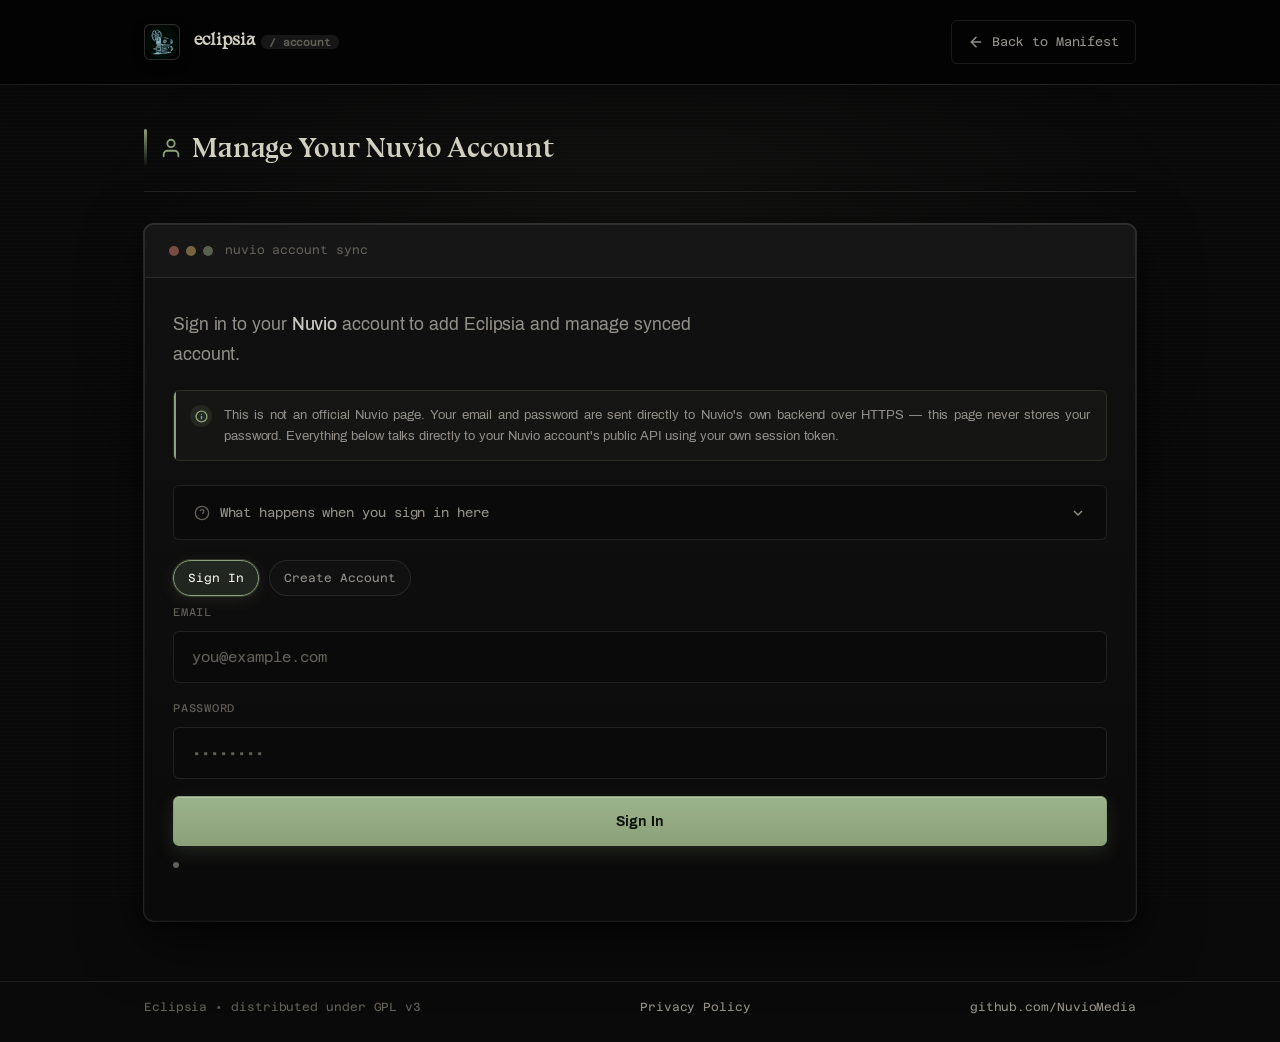
==== commit f10b2e08: "Update" ====
--- a/accounts/index.html
+++ b/accounts/index.html
@@ -8,8 +8,8 @@
     <meta name="referrer" content="no-referrer">
     <meta http-equiv="Content-Security-Policy" content="
     default-src 'self';
-    style-src 'self' 'unsafe-inline' https://fonts.bunny.net;
-    font-src https://fonts.bunny.net;
+    style-src 'self' 'unsafe-inline';
+    font-src 'self';
     img-src 'self' data:;
     connect-src 'self' https://api.nuvio.tv;
     script-src 'self';
@@ -23,10 +23,8 @@
     <link rel="apple-touch-icon" href="../assets/logo.png">
 
     <title>Account — Eclipsia</title>
-    <meta name="description" content="Manage your Nuvio account: profiles, addons, plugins, library, watch progress, watch history, settings, and collections.">
-
-    <link rel="preconnect" href="https://fonts.bunny.net">
-    <link href="https://fonts.bunny.net/css?family=source-serif-4:500,600|inter:400,500,600,700|jetbrains-mono:400,500,600&display=swap" rel="stylesheet">
+    <meta name="description" content="Manage your Nuvio account">
+
     <link rel="stylesheet" href="../assets/css/styles.css">
 </head>
 
--- a/assets/css/styles.css
+++ b/assets/css/styles.css
@@ -1,9 +1,81 @@
+@font-face {
+  font-family: "G2Hyper";
+  src: url("fonts/g2hyper-visible.woff2") format("woff2");
+  font-weight: 700;
+  font-style: normal;
+  font-display: swap;
+}
+
+@font-face {
+  font-family: "Marauder";
+  src: url("fonts/marauder-display-regular.woff2") format("woff2");
+  font-weight: 400;
+  font-style: normal;
+  font-display: swap;
+}
+
+@font-face {
+  font-family: "Cabinet Grotesk";
+  src: url("fonts/cabinet-grotesk-regular.woff2") format("woff2");
+  font-weight: 400;
+  font-style: normal;
+  font-display: swap;
+}
+
+@font-face {
+  font-family: "Azeret Mono";
+  src: url("fonts/azeret-mono-regular.woff2") format("woff2");
+  font-weight: 400;
+  font-style: normal;
+  font-display: swap;
+}
+
+@font-face {
+  font-family: "Archivo";
+  src: url("fonts/archivo-regular.woff2") format("woff2");
+  font-weight: 400;
+  font-style: normal;
+  font-display: swap;
+}
+
+@font-face {
+  font-family: "Archivo";
+  src: url("fonts/archivo-medium.woff2") format("woff2");
+  font-weight: 500;
+  font-style: normal;
+  font-display: swap;
+}
+
+@font-face {
+  font-family: "Archivo";
+  src: url("fonts/archivo-bold.woff2") format("woff2");
+  font-weight: 700;
+  font-style: normal;
+  font-display: swap;
+}
+
+@font-face {
+  font-family: "Basteleur Moonlight";
+  src: url("fonts/basteleur-moonlight.woff2") format("woff2");
+  font-weight: 400;
+  font-style: normal;
+  font-display: swap;
+}
+
+@font-face {
+  font-family: "Bluu Next";
+  src: url("fonts/bluunext-bold-webfont.woff2") format("woff2");
+  font-weight: 700;
+  font-style: normal;
+  font-display: swap;
+}
+
 :root {
   --bg-deep: #0a0a0a;
   --bg-0: #0a0a0a;
   --bg-1: #111111;
   --bg-2: #161616;
-  --bg-glass: rgba(17, 17, 17, 0.85);
+  --bg-glass: rgba(3, 3, 3, 0.85);
 
   --line: rgba(255, 255, 255, 0.09);
   --line-hover: rgba(255, 255, 255, 0.16);
@@ -23,9 +95,10 @@
   --radius-m: 10px;
   --radius-xl: 20px;
 
-  --font-display: "Source Serif 4", Georgia, serif;
-  --font-body: "Inter", system-ui, sans-serif;
-  --font-mono: "JetBrains Mono", ui-monospace, Menlo, monospace;
+--font-logo: "Basteleur Moonlight", Georgia, serif;
+--font-display: "Bluu Next", Georgia, serif;
+--font-body: "Archivo", system-ui, sans-serif;
+--font-mono: "Azeret Mono", ui-monospace, Menlo, monospace;
 
   --shadow-subtle: 0 2px 8px rgba(0, 0, 0, 0.5);
   --shadow-card: 0 8px 32px rgba(0, 0, 0, 0.6), 0 0 0 1px var(--line);
@@ -55,9 +128,11 @@
 
 body {
   font-family: var(--font-body);
+  font-size: 1.0625rem;
+  letter-spacing: -0.005em;
   background: var(--bg-deep);
   color: var(--ink-secondary);
-  line-height: 1.6;
+  line-height: 1.65;
   min-height: 100vh;
   overflow-x: hidden;
 }
@@ -141,9 +216,6 @@
   }
 }
 
-/* ========================
-   HEADER — Glass morphism
-   ======================== */
 .site-header {
   position: sticky;
   top: 0;
@@ -210,9 +282,9 @@
 }
 
 .brand-name {
-  font-family: var(--font-mono);
+  font-family: var(--font-logo);
   font-size: 0.95rem;
-  font-weight: 600;
+  font-weight: 700;
   color: var(--ink-primary);
   letter-spacing: -0.01em;
   white-space: nowrap;
@@ -401,22 +473,11 @@
   }
 }
 
-/* ========================
-   HERO SECTION
-   ======================== */
 .hero {
   padding: 5rem 0 2.5rem;
   position: relative;
 }
 
-/* Decorative eclipse motif — soft glow + ring, anchored to the right of
-   the hero title/description so the wide empty column beside the
-   (intentionally narrow-measure) copy doesn't read as blank. Anchored
-   with a fixed offset from the top of the hero — rather than a
-   percentage of its full height — so it stays beside the headline
-   instead of drifting down behind the (much taller) install-container
-   box that follows. Purely visual: no layout width is reserved for it,
-   so copy width/wrapping is unaffected. */
 .hero::before {
   content: "";
   position: absolute;
@@ -538,7 +599,7 @@
 }
 
 .hero-description {
-  font-size: 1.05rem;
+  font-size: 1.1rem;
   color: var(--ink-muted);
   max-width: 56ch;
   margin-bottom: 1.75rem;
@@ -579,9 +640,6 @@
   background: var(--bg-2);
 }
 
-/* ========================
-   INSTALL CONTAINER
-   ======================== */
 .install-container {
   margin: 2rem 0 1.75rem;
   border: 1px solid var(--line-strong);
@@ -690,9 +748,6 @@
   flex-shrink: 0;
 }
 
-/* Neutral variant for informational (non-warning) banners, e.g. the
-   "sign in to sync" callout — reuses .warning-banner's layout but in
-   the ok/accent color instead of the warn color. */
 .warning-banner.banner-neutral {
   background: rgba(138, 160, 122, 0.05);
   border-color: rgba(138, 160, 122, 0.18);
@@ -758,7 +813,6 @@
   transform: rotate(90deg);
 }
 
-/* Collapsible manual-setup section */
 .manual-toggle {
   border: 1px solid var(--line);
   border-radius: var(--radius-s);
@@ -846,7 +900,6 @@
   padding: 1.5rem 1.25rem 1.25rem;
 }
 
-/* Numbered guide steps (TMDB key walkthrough) */
 .guide-steps {
   display: flex;
   flex-direction: column;
@@ -878,7 +931,7 @@
 }
 
 .guide-step .txt {
-  font-size: 0.85rem;
+  font-size: 1rem;
   color: var(--ink-secondary);
   line-height: 1.65;
   padding-top: 2px;
@@ -914,7 +967,6 @@
   border-radius: var(--radius-s);
 }
 
-/* Platform download grid */
 .platform-grid {
   display: grid;
   grid-template-columns: repeat(3, 1fr);
@@ -984,9 +1036,6 @@
   color: inherit;
 }
 
-/* Bright variant — same layout as .platform-btn, but colored like the
-   primary "Next" button, for a single download action that should stand
-   out rather than blend in with a row of equal-weight platform choices. */
 .platform-btn.platform-btn-primary {
   background: linear-gradient(180deg, #9bb38a 0%, var(--accent-ok) 100%);
   border-color: var(--accent-ok);
@@ -1026,7 +1075,6 @@
   }
 }
 
-/* Providers section mobile toggle */
 .providers-toggle-btn {
   display: none;
   width: 100%;
@@ -1412,9 +1460,6 @@
   }
 }
 
-/* ========================
-   ACCOUNT SYNC SECTION
-   ======================== */
 .account-section {
   padding: 1rem 0 2rem;
 }
@@ -1561,9 +1606,6 @@
   }
 }
 
-/* ========================
-   PROVIDERS SECTION
-   ======================== */
 .providers-section {
   padding: 2rem 0 2rem;
 }
@@ -1742,8 +1784,6 @@
   opacity: 0.45;
 }
 
-/* Skeleton loading state — shown while manifest.json is being fetched so
-   the list doesn't sit blank under the "Loading…" status line. */
 .provider-row.skeleton-row {
   pointer-events: none;
 }
@@ -1838,7 +1878,7 @@
 }
 
 .provider-notes {
-  font-size: 0.8rem;
+  font-size: 0.85rem;
   color: var(--ink-subtle);
   line-height: 1.6;
   align-self: center;
@@ -1911,9 +1951,6 @@
   border: 1px solid rgba(209, 207, 192, 0.3);
   background: #d1cfc0;
   color: var(--bg-0);
-  /* Entrance + a few pulses to draw the eye once, then settle — an
-     `infinite` glow here reads as broken/distracting when this class
-     ends up on more than one element at a time (e.g. every row in a list). */
   animation: focusPillIn 420ms var(--ease) backwards,
     focusPillGlow 2.8s ease-in-out 420ms 2;
 }
@@ -1939,8 +1976,6 @@
   }
 }
 
-/* Site-wide entrance & reveal animations (no external deps) */
-
 @keyframes fadeUp {
   from {
     opacity: 0;
@@ -1974,8 +2009,8 @@
 
 .reveal {
   opacity: 0;
-  transform: translateY(18px);
-  transition: opacity 700ms var(--ease), transform 700ms var(--ease);
+  transform: translateY(2px);
+  transition: opacity 200ms var(--ease), transform 200ms var(--ease);
 }
 
 .reveal.in-view {
@@ -2016,9 +2051,6 @@
   text-align: right;
 }
 
-/* ========================
-   LEGAL SECTION
-   ======================== */
 .section-head.legal-head {
   border-bottom: none;
   padding-bottom: 0;
@@ -2072,13 +2104,9 @@
 
 .legal-block p {
   color: var(--ink-subtle);
-  font-size: 0.85rem;
+  font-size: 0.9rem;
   line-height: 1.75;
   margin-bottom: 1.25rem;
-  /* Left-align rather than justify (overrides any legacy align="justify"
-     markup): justified text without full hyphenation support creates
-     uneven rivers of whitespace at this measure, especially on narrow
-     screens — ragged-right reads more comfortably here. */
   text-align: left;
   hyphens: auto;
 }
@@ -2117,9 +2145,6 @@
   flex-shrink: 0;
 }
 
-/* ========================
-   FOOTER
-   ======================== */
 .site-footer {
   border-top: 1px solid var(--line);
   padding: 1rem 0;
@@ -2144,10 +2169,6 @@
 .footer-link:hover {
   color: var(--ink-primary);
 }
-
-/* ========================
-   MOBILE RESPONSIVE STYLES
-   ======================== */
 
 @media (max-width: 900px) {
   .col-head {
@@ -2587,9 +2608,6 @@
   }
 }
 
-/* ========================
-   PRIVACY / DATA-FLOW NOTE (accounts page)
-   ======================== */
 .privacy-note-block {
   border: 1px solid var(--line);
   border-radius: var(--radius-m);
@@ -2639,10 +2657,6 @@
   font-weight: 600;
 }
 
-/* ------------------------------------------------------------------ */
-/* Setup wizard (/guide)                                              */
-/* ------------------------------------------------------------------ */
-
 .guide-hero {
   padding-bottom: 1.5rem;
 }
@@ -2669,7 +2683,7 @@
 }
 
 .wizard-card-body p {
-  margin: 0 0 0.9rem;
+  margin: 0 0 0.96rem;
 }
 
 .wizard-card-body p:last-child {
@@ -2713,7 +2727,6 @@
   height: 14px;
 }
 
-/* Platform picker */
 .platform-pick-grid {
   display: grid;
   grid-template-columns: repeat(5, 1fr);
@@ -2788,7 +2801,6 @@
   .platform-pick-grid { grid-template-columns: repeat(2, 1fr); }
 }
 
-/* Method picker */
 .method-pick-grid {
   display: flex;
   flex-direction: column;
@@ -2844,7 +2856,6 @@
   line-height: 1.5;
 }
 
-/* Step wizard */
 .wizard-progress {
   display: flex;
   align-items: center;
@@ -2991,11 +3002,6 @@
   }
 }
 
-/* =========================================================================
-   Account panel system (Plugins / Addons / Library / Progress / History /
-   Settings / Home Catalog / Collections / Profiles / Dashboard)
-   ========================================================================= */
-
 .panel-nav {
   margin-bottom: 1.5rem;
   flex-wrap: wrap;
@@ -3024,8 +3030,6 @@
   to { opacity: 1; transform: translateY(0); }
 }
 
-/* Stagger delays for .reveal items grouped inside a list/grid container,
-   applied via the .reveal-group JS helper (adds --reveal-i per child). */
 .reveal-group .reveal {
   transition-delay: calc(var(--reveal-i, 0) * 60ms);
 }
@@ -3036,7 +3040,7 @@
 
 .panel-desc {
   color: var(--ink-muted);
-  font-size: 0.9rem;
+  font-size: 0.95rem;
   line-height: 1.55;
 }
 
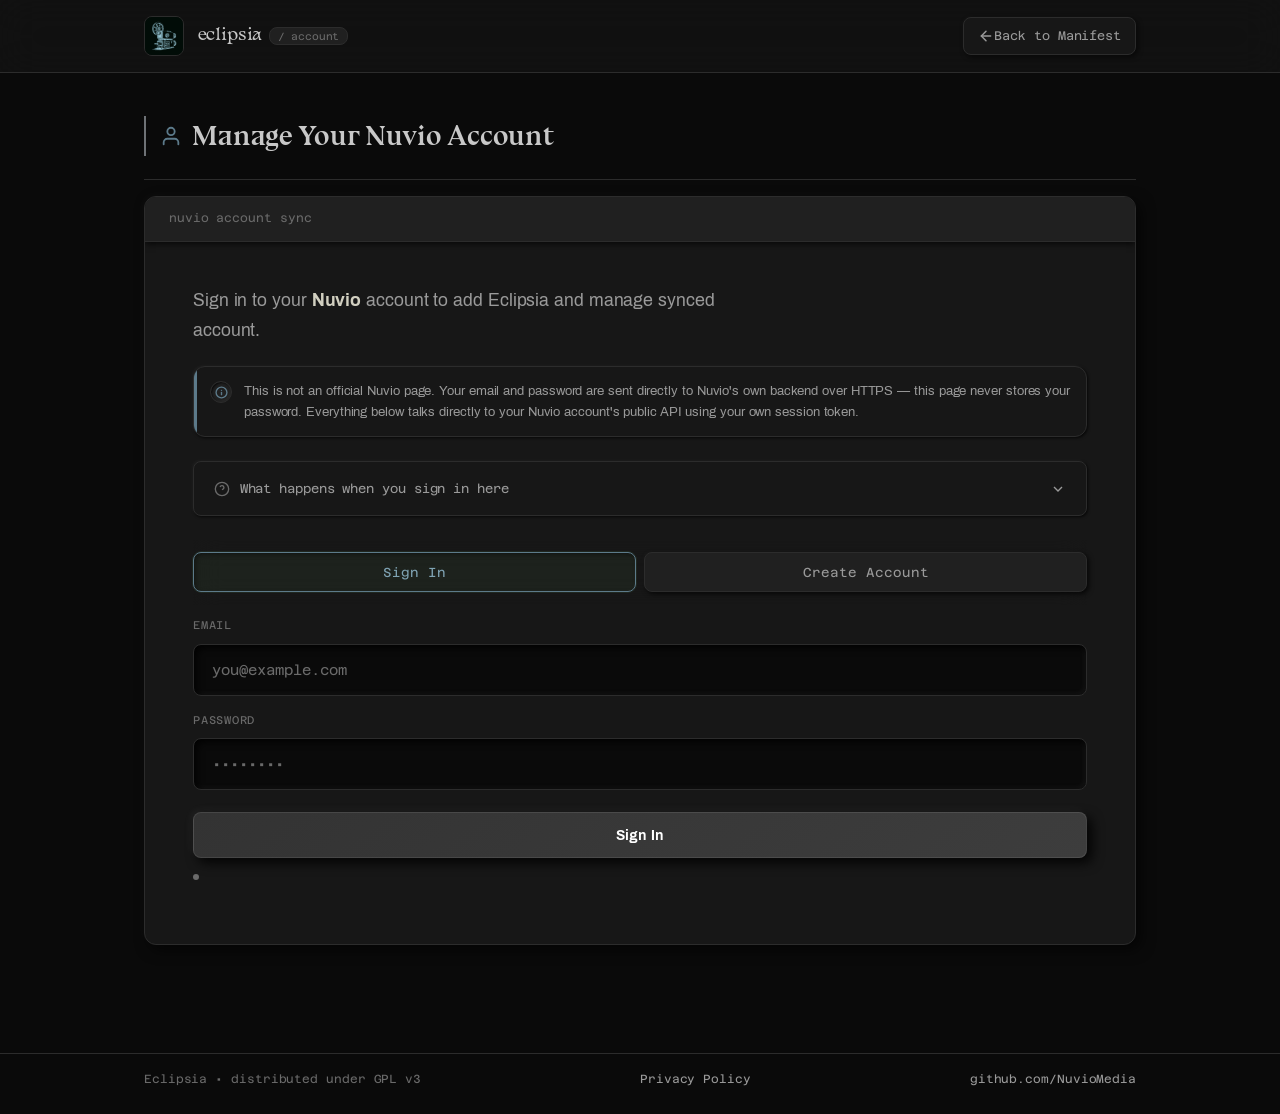
==== commit 27c2a65d: "Update" ====
--- a/accounts/index.html
+++ b/accounts/index.html
@@ -1,316 +1,724 @@
 <!doctype html>
 <html lang="en" data-scroll-behavior="smooth">
-
-<head>
-    <meta charset="utf-8">
-    <meta name="viewport" content="width=device-width, initial-scale=1">
-    <meta name="theme-color" content="#0a0a0a">
-    <meta name="referrer" content="no-referrer">
-    <meta http-equiv="Content-Security-Policy" content="
+  <head>
+    <meta charset="utf-8" />
+    <meta
+      name="viewport"
+      content="width=device-width, initial-scale=1, viewport-fit=cover"
+    />
+    <meta name="mobile-web-app-capable" content="yes" />
+    <meta name="apple-mobile-web-app-capable" content="yes" />
+    <meta
+      name="apple-mobile-web-app-status-bar-style"
+      content="black-translucent"
+    />
+    <meta name="apple-mobile-web-app-title" content="Eclipsia" />
+    <meta name="format-detection" content="telephone=no" />
+    <meta name="theme-color" content="#0a0a0a" />
+    <meta name="referrer" content="no-referrer" />
+    <meta
+      http-equiv="Content-Security-Policy"
+      content="
     default-src 'self';
     style-src 'self' 'unsafe-inline';
     font-src 'self';
     img-src 'self' data:;
     connect-src 'self' https://api.nuvio.tv;
     script-src 'self';
-    frame-ancestors 'none';
     base-uri 'self';
     form-action 'none';
-  ">
-    <meta http-equiv="Permissions-Policy" content="camera=(), microphone=(), geolocation=(), payment=(), usb=(), interest-cohort=()">
-    <meta name="robots" content="noindex">
-    <link rel="icon" type="image/png" href="../assets/icon.png">
-    <link rel="apple-touch-icon" href="../assets/logo.png">
+  "
+    />
+    <meta
+      http-equiv="Permissions-Policy"
+      content="camera=(), microphone=(), geolocation=(), payment=(), usb=(), interest-cohort=()"
+    />
+    <meta name="robots" content="noindex" />
+    <link rel="icon" type="image/png" href="../assets/icon.png" />
+    <link rel="apple-touch-icon" href="../assets/logo.png" />
 
     <title>Account — Eclipsia</title>
-    <meta name="description" content="Manage your Nuvio account">
-
-    <link rel="stylesheet" href="../assets/css/styles.css">
-</head>
-
-<body>
+    <meta name="description" content="Manage your Nuvio account" />
+
+    <link rel="stylesheet" href="../assets/css/styles.css" />
+  </head>
+
+  <body>
     <div class="app-wrapper">
-
-        <header class="site-header">
-            <div class="wrap header-inner">
-                <a class="brand" href="../" style="min-width:0;">
-                    <div class="brand-icon" aria-hidden="true">
-                        <img src="../assets/icon.png" alt="Eclipsia">
-                    </div>
-                    <span class="brand-name">eclipsia<span class="brand-tag">/ account</span></span>
-                </a>
-                <div class="header-nav-links header-nav-links--persist">
-                    <a href="../" class="nav-action nav-action--back">
-                        <svg width="16" height="16" viewBox="0 0 24 24" fill="none" stroke="currentColor" stroke-width="2.2" stroke-linecap="round" stroke-linejoin="round"><path d="M19 12H5"/><path d="M12 19l-7-7 7-7"/></svg>
-                        <span class="nav-action-label">Back to Manifest</span>
-                    </a>
+      <header class="site-header">
+        <div class="wrap header-inner">
+          <a class="brand" href="../" style="min-width: 0">
+            <div class="brand-icon" aria-hidden="true">
+              <img src="../assets/logo.png" alt="Eclipsia" />
+            </div>
+            <span class="brand-name"
+              >eclipsia<span class="brand-tag">/ account</span></span
+            >
+          </a>
+          <div class="header-nav-links header-nav-links--persist">
+            <a href="../" class="nav-action nav-action--back">
+              <svg
+                width="16"
+                height="16"
+                viewBox="0 0 24 24"
+                fill="none"
+                stroke="currentColor"
+                stroke-width="2.2"
+                stroke-linecap="round"
+                stroke-linejoin="round"
+              >
+                <path d="M19 12H5" />
+                <path d="M12 19l-7-7 7-7" />
+              </svg>
+              <span class="nav-action-label">Back to Manifest</span>
+            </a>
+          </div>
+        </div>
+      </header>
+
+      <main class="wrap">
+        <section class="account-section" style="padding-top: 2.5rem">
+          <div class="section-head">
+            <h2>
+              <svg
+                viewBox="0 0 24 24"
+                fill="none"
+                stroke="currentColor"
+                stroke-width="2"
+                stroke-linecap="round"
+                stroke-linejoin="round"
+              >
+                <path d="M20 21v-2a4 4 0 0 0-4-4H8a4 4 0 0 0-4 4v2" />
+                <circle cx="12" cy="7" r="4" />
+              </svg>
+              Manage Your Nuvio Account
+            </h2>
+          </div>
+
+          <div class="install-container" id="accountCard">
+            <div class="install-titlebar">
+              <span class="install-titlebar-label">nuvio account sync</span>
+            </div>
+
+            <div class="install-body">
+              <p class="hero-description" style="margin-bottom: 1.25rem">
+                Sign in to your <strong>Nuvio</strong> account to add Eclipsia
+                and manage synced account.
+              </p>
+
+              <div class="warning-banner banner-neutral">
+                <span class="mark">
+                  <svg
+                    viewBox="0 0 24 24"
+                    fill="none"
+                    stroke="currentColor"
+                    stroke-width="2.5"
+                    stroke-linecap="round"
+                    stroke-linejoin="round"
+                  >
+                    <circle cx="12" cy="12" r="10" />
+                    <path d="M12 16v-4" />
+                    <path d="M12 8h.01" />
+                  </svg>
+                </span>
+                <div class="banner-body">
+                  <p align="justify">
+                    This is not an official Nuvio page. Your email and password
+                    are sent directly to Nuvio's own backend over HTTPS — this
+                    page never stores your password. Everything below talks
+                    directly to your Nuvio account's public API using your own
+                    session token.
+                  </p>
                 </div>
+              </div>
+
+              <details class="manual-toggle" id="signinPrivacyNote">
+                <summary>
+                  <span class="summary-label">
+                    <svg
+                      class="summary-icon"
+                      viewBox="0 0 24 24"
+                      fill="none"
+                      stroke="currentColor"
+                      stroke-width="2"
+                    >
+                      <circle cx="12" cy="12" r="10" />
+                      <path d="M9.09 9a3 3 0 0 1 5.83 1c0 2-3 3-3 3" />
+                      <line x1="12" y1="17" x2="12.01" y2="17" />
+                    </svg>
+                    What happens when you sign in here
+                  </span>
+                  <svg
+                    class="chev"
+                    width="16"
+                    height="16"
+                    viewBox="0 0 24 24"
+                    fill="none"
+                    stroke="currentColor"
+                    stroke-width="2"
+                  >
+                    <polyline points="6 9 12 15 18 9" />
+                  </svg>
+                </summary>
+                <div class="manual-toggle-body">
+                  <div class="privacy-note-block">
+                    <ul>
+                      <li>
+                        <strong
+                          >Your credentials go straight to Nuvio's
+                          Servers</strong
+                        >
+                        over HTTPS — they never pass through or get logged by
+                        this site itself.
+                      </li>
+                      <li>
+                        <strong
+                          >Your session token is kept in this browser tab
+                          only</strong
+                        >
+                        (sessionStorage, not localStorage), so it's cleared
+                        automatically when you close the tab.
+                      </li>
+                      <li>
+                        <strong
+                          >Every action below is scoped to your own
+                          account</strong
+                        >
+                        and only touches the resource you explicitly edit (a
+                        single profile's plugins, a single profile's library,
+                        etc.).
+                      </li>
+                      <li>
+                        <strong
+                          >Full-replace actions are labeled clearly.</strong
+                        >
+                        Addons, plugins, library, profiles, and collections use
+                        "full replace" sync — removing something from a list and
+                        saving deletes it from your account. Watch progress and
+                        watch history use non-destructive merge, so pushes never
+                        delete existing entries; use the explicit Delete button
+                        for those.
+                      </li>
+                      <li>
+                        <strong
+                          >No analytics or tracking scripts run on this
+                          page</strong
+                        >
+                        — the site's Content-Security-Policy only allows
+                        requests to Nuvio's backend and nowhere else.
+                      </li>
+                      <li>
+                        Prefer not to enter your password on a third-party page?
+                        You can always add the plugin manually from the
+                        <a
+                          href="../#install"
+                          style="
+                            color: var(--ink-secondary);
+                            border-bottom: 1px dashed var(--line-hover);
+                          "
+                          >homepage install guide</a
+                        >
+                        instead — no account needed.
+                      </li>
+                    </ul>
+                  </div>
+                </div>
+              </details>
+
+              <div id="authSignedOut">
+                <div
+                  class="filter-bar auth-tabs"
+                  id="authTabs"
+                  role="group"
+                  aria-label="Choose sign in or create account"
+                >
+                  <button
+                    class="filter-chip active"
+                    data-auth-tab="signin"
+                    type="button"
+                  >
+                    Sign In
+                  </button>
+                  <button
+                    class="filter-chip"
+                    data-auth-tab="signup"
+                    type="button"
+                  >
+                    Create Account
+                  </button>
+                </div>
+
+                <form class="account-form" id="authForm" novalidate>
+                  <div class="form-field">
+                    <label class="form-label" for="authEmail">Email</label>
+                    <input
+                      class="form-input"
+                      type="email"
+                      id="authEmail"
+                      name="email"
+                      placeholder="you@example.com"
+                      autocomplete="email"
+                      required
+                    />
+                  </div>
+                  <div class="form-field">
+                    <label class="form-label" for="authPassword"
+                      >Password</label
+                    >
+                    <input
+                      class="form-input"
+                      type="password"
+                      id="authPassword"
+                      name="password"
+                      placeholder="••••••••"
+                      autocomplete="current-password"
+                      minlength="6"
+                      required
+                    />
+                  </div>
+                  <button
+                    class="btn btn-primary"
+                    type="submit"
+                    id="authSubmitBtn"
+                  >
+                    Sign In
+                  </button>
+                </form>
+
+                <p class="sync-status" id="authStatus"></p>
+              </div>
+
+              <div id="authSignedIn" style="display: none">
+                <div class="account-user-row">
+                  <span class="who" id="authWhoami"></span>
+                  <button class="link-btn" id="signOutBtn" type="button">
+                    Sign out
+                  </button>
+                </div>
+
+                <div class="guide-note" style="margin-bottom: 1.25rem">
+                  For full account settings — password/email changes, full
+                  profile settings, and more — visit
+                  <a
+                    href="https://nuvio.tv/account/login"
+                    target="_blank"
+                    rel="noopener noreferrer"
+                    referrerpolicy="no-referrer"
+                    style="color: var(--accent-ok)"
+                    ><strong>nuvio.tv/account/login</strong></a
+                  >
+                  directly on Nuvio's own site.
+                </div>
+
+                <div class="form-field" style="margin-bottom: 1.25rem">
+                  <label class="form-label" for="profileSelect"
+                    >Active profile</label
+                  >
+                  <select class="form-input" id="profileSelect"></select>
+                </div>
+
+                <div
+                  class="filter-bar panel-nav"
+                  id="panelNav"
+                  role="tablist"
+                  aria-label="Account sections"
+                >
+                  <button
+                    class="filter-chip active"
+                    data-panel="plugins"
+                    type="button"
+                  >
+                    Plugins
+                  </button>
+                  <button class="filter-chip" data-panel="addons" type="button">
+                    Addons
+                  </button>
+                  <button
+                    class="filter-chip"
+                    data-panel="library"
+                    type="button"
+                  >
+                    Library
+                  </button>
+                  <button
+                    class="filter-chip"
+                    data-panel="progress"
+                    type="button"
+                  >
+                    Watch Progress
+                  </button>
+                  <button
+                    class="filter-chip"
+                    data-panel="history"
+                    type="button"
+                  >
+                    Watch History
+                  </button>
+                  <button
+                    class="filter-chip"
+                    data-panel="settings"
+                    type="button"
+                  >
+                    Settings
+                  </button>
+                  <button
+                    class="filter-chip"
+                    data-panel="homeCatalog"
+                    type="button"
+                  >
+                    Home Catalog
+                  </button>
+                  <button
+                    class="filter-chip"
+                    data-panel="collections"
+                    type="button"
+                  >
+                    Collections
+                  </button>
+                  <button
+                    class="filter-chip"
+                    data-panel="profileManager"
+                    type="button"
+                  >
+                    Profiles
+                  </button>
+                  <button
+                    class="filter-chip"
+                    data-panel="dashboard"
+                    type="button"
+                  >
+                    Dashboard
+                  </button>
+                </div>
+
+                <select
+                  class="form-input panel-nav-select"
+                  id="panelNavSelect"
+                  aria-label="Account sections"
+                >
+                  <option value="plugins" selected>Plugins</option>
+                  <option value="addons">Addons</option>
+                  <option value="library">Library</option>
+                  <option value="progress">Watch Progress</option>
+                  <option value="history">Watch History</option>
+                  <option value="settings">Settings</option>
+                  <option value="homeCatalog">Home Catalog</option>
+                  <option value="collections">Collections</option>
+                  <option value="profileManager">Profiles</option>
+                  <option value="dashboard">Dashboard</option>
+                </select>
+
+                <div id="panels">
+                  <div class="panel" data-panel="plugins">
+                    <div class="panel-head">
+                      <p class="panel-desc">
+                        Content source plugins for the active profile. Full
+                        replace — removing a row and saving deletes it from your
+                        account.
+                      </p>
+                    </div>
+                    <div class="action-buttons" style="margin-bottom: 1rem">
+                      <button
+                        class="btn btn-primary"
+                        id="quickAddEclipsiaBtn"
+                        type="button"
+                      >
+                        Add Eclipsia to This Profile
+                      </button>
+                      <select
+                        class="form-input quick-add-select"
+                        id="quickAddManifestSelect"
+                        aria-label="Eclipsia manifest variant"
+                      >
+                        <option value="stable" selected>Stable</option>
+                        <option value="english">English</option>
+                        <option value="main">Main</option>
+                      </select>
+                    </div>
+                    <div class="resource-list" id="pluginsList"></div>
+                    <p class="sync-status" id="pluginsStatus"></p>
+                  </div>
+
+                  <div class="panel" data-panel="addons" style="display: none">
+                    <div class="panel-head">
+                      <p class="panel-desc">
+                        Catalog / metadata / subtitle / playback addons for the
+                        active profile. Full replace.
+                      </p>
+                    </div>
+                    <div class="action-buttons" style="margin-bottom: 1rem">
+                      <button
+                        class="btn btn-primary"
+                        id="addAddonBtn"
+                        type="button"
+                      >
+                        Add Addon…
+                      </button>
+                    </div>
+                    <div class="resource-list" id="addonsList"></div>
+                    <p class="sync-status" id="addonsStatus"></p>
+                  </div>
+
+                  <div class="panel" data-panel="library" style="display: none">
+                    <div class="panel-head">
+                      <p class="panel-desc">
+                        Saved / favorited titles for the active profile. Full
+                        replace.
+                      </p>
+                    </div>
+                    <div class="resource-list" id="libraryList"></div>
+                    <p class="sync-status" id="libraryStatus"></p>
+                  </div>
+
+                  <div
+                    class="panel"
+                    data-panel="progress"
+                    style="display: none"
+                  >
+                    <div class="panel-head">
+                      <p class="panel-desc">
+                        "Continue watching" entries for the active profile.
+                        Non-destructive merge on push — use Delete to remove an
+                        entry.
+                      </p>
+                    </div>
+                    <div class="resource-list" id="progressList"></div>
+                    <p class="sync-status" id="progressStatus"></p>
+                  </div>
+
+                  <div class="panel" data-panel="history" style="display: none">
+                    <div class="panel-head">
+                      <p class="panel-desc">
+                        Playback history for the active profile. Non-destructive
+                        merge on push — use Delete to remove an entry.
+                      </p>
+                    </div>
+                    <div class="resource-list" id="historyList"></div>
+                    <p class="sync-status" id="historyStatus"></p>
+                  </div>
+
+                  <div
+                    class="panel"
+                    data-panel="settings"
+                    style="display: none"
+                  >
+                    <div class="panel-head">
+                      <p class="panel-desc">
+                        Raw settings blob (theme, player quality, subtitle
+                        language, autoplay, etc.) for the active profile on the
+                        "tv" platform namespace. Edit the JSON directly — saving
+                        fully replaces this blob.
+                      </p>
+                    </div>
+                    <textarea
+                      class="form-input json-editor"
+                      id="settingsJson"
+                      rows="10"
+                      spellcheck="false"
+                    ></textarea>
+                    <div class="action-buttons" style="margin-top: 0.75rem">
+                      <button
+                        class="btn btn-primary"
+                        id="settingsSaveBtn"
+                        type="button"
+                      >
+                        Save
+                      </button>
+                      <button class="btn" id="settingsReloadBtn" type="button">
+                        Reload
+                      </button>
+                    </div>
+                    <p class="sync-status" id="settingsStatus"></p>
+                  </div>
+
+                  <div
+                    class="panel"
+                    data-panel="homeCatalog"
+                    style="display: none"
+                  >
+                    <div class="panel-head">
+                      <p class="panel-desc">
+                        Home screen layout / hidden catalogs for the active
+                        profile on the "tv" platform namespace. Saving fully
+                        replaces this blob.
+                      </p>
+                    </div>
+                    <textarea
+                      class="form-input json-editor"
+                      id="homeCatalogJson"
+                      rows="10"
+                      spellcheck="false"
+                    ></textarea>
+                    <div class="action-buttons" style="margin-top: 0.75rem">
+                      <button
+                        class="btn btn-primary"
+                        id="homeCatalogSaveBtn"
+                        type="button"
+                      >
+                        Save
+                      </button>
+                      <button
+                        class="btn"
+                        id="homeCatalogReloadBtn"
+                        type="button"
+                      >
+                        Reload
+                      </button>
+                    </div>
+                    <p class="sync-status" id="homeCatalogStatus"></p>
+                  </div>
+
+                  <div
+                    class="panel"
+                    data-panel="collections"
+                    style="display: none"
+                  >
+                    <div class="panel-head">
+                      <p class="panel-desc">
+                        Curated collections / folders for the active profile.
+                        Saving fully replaces the collections list — push an
+                        empty array to clear it.
+                      </p>
+                    </div>
+                    <textarea
+                      class="form-input json-editor"
+                      id="collectionsJson"
+                      rows="10"
+                      spellcheck="false"
+                    ></textarea>
+                    <div class="action-buttons" style="margin-top: 0.75rem">
+                      <button
+                        class="btn btn-primary"
+                        id="collectionsSaveBtn"
+                        type="button"
+                      >
+                        Save
+                      </button>
+                      <button
+                        class="btn"
+                        id="collectionsReloadBtn"
+                        type="button"
+                      >
+                        Reload
+                      </button>
+                    </div>
+                    <p class="sync-status" id="collectionsStatus"></p>
+                  </div>
+
+                  <div
+                    class="panel"
+                    data-panel="profileManager"
+                    style="display: none"
+                  >
+                    <div class="panel-head">
+                      <p class="panel-desc">
+                        Rename profiles, recolor them, assign a catalog avatar,
+                        toggle addon/plugin sharing with profile 1, add a new
+                        profile, or permanently delete a profile and all of its
+                        data.
+                      </p>
+                    </div>
+                    <div class="action-buttons" style="margin-bottom: 1rem">
+                      <button
+                        class="btn btn-primary"
+                        id="addProfileBtn"
+                        type="button"
+                      >
+                        Add Profile
+                      </button>
+                    </div>
+                    <div id="profileManagerList"></div>
+                    <p class="sync-status" id="profileManagerStatus"></p>
+                  </div>
+
+                  <div
+                    class="panel"
+                    data-panel="dashboard"
+                    style="display: none"
+                  >
+                    <div class="panel-head">
+                      <p class="panel-desc">
+                        A quick summary of what's synced across all your
+                        profiles, plus live API health.
+                      </p>
+                    </div>
+                    <div id="dashboardHealth"></div>
+                    <div id="dashboardOverview"></div>
+                    <p class="sync-status" id="dashboardStatus"></p>
+                  </div>
+                </div>
+              </div>
             </div>
-        </header>
-
-        <main class="wrap">
-
-            <section class="account-section" style="padding-top: 2.5rem;">
-                <div class="section-head">
-                    <h2>
-                        <svg viewBox="0 0 24 24" fill="none" stroke="currentColor" stroke-width="2" stroke-linecap="round" stroke-linejoin="round">
-                            <path d="M20 21v-2a4 4 0 0 0-4-4H8a4 4 0 0 0-4 4v2" />
-                            <circle cx="12" cy="7" r="4" />
-                        </svg>
-                        Manage Your Nuvio Account
-                    </h2>
-                </div>
-
-                <div class="install-container" id="accountCard">
-                    <div class="install-titlebar">
-                        <div class="titlebar-dots"><span></span><span></span><span></span></div>
-                        <span class="install-titlebar-label">nuvio account sync</span>
-                    </div>
-
-                    <div class="install-body">
-                        <p class="hero-description" style="margin-bottom: 1.25rem;">
-                            Sign in to your <strong>Nuvio</strong> account to add Eclipsia and manage synced account.
-                        </p>
-
-                        <div class="warning-banner banner-neutral">
-                            <span class="mark">
-                                <svg viewBox="0 0 24 24" fill="none" stroke="currentColor" stroke-width="2.5" stroke-linecap="round" stroke-linejoin="round"><circle cx="12" cy="12" r="10"/><path d="M12 16v-4"/><path d="M12 8h.01"/></svg>
-                            </span>
-                            <div class="banner-body">
-                                <p align=justify>This is not an official Nuvio page. Your email and password are sent directly to Nuvio's own backend over HTTPS — this page never stores your password. Everything below talks directly to your Nuvio account's public API using your own session token.</p>
-                            </div>
-                        </div>
-
-                        <details class="manual-toggle" id="signinPrivacyNote">
-                            <summary>
-                                <span class="summary-label">
-                                    <svg class="summary-icon" viewBox="0 0 24 24" fill="none" stroke="currentColor" stroke-width="2"><circle cx="12" cy="12" r="10"/><path d="M9.09 9a3 3 0 0 1 5.83 1c0 2-3 3-3 3"/><line x1="12" y1="17" x2="12.01" y2="17"/></svg>
-                                    What happens when you sign in here
-                                </span>
-                                <svg class="chev" width="16" height="16" viewBox="0 0 24 24" fill="none" stroke="currentColor" stroke-width="2">
-                                    <polyline points="6 9 12 15 18 9"/>
-                                </svg>
-                            </summary>
-                            <div class="manual-toggle-body">
-                                <div class="privacy-note-block">
-                                    <ul>
-                                        <li><strong>Your credentials go straight to Nuvio's Servers</strong> over HTTPS — they never pass through or get logged by this site itself.</li>
-                                        <li><strong>Your session token is kept in this browser tab only</strong> (sessionStorage, not localStorage), so it's cleared automatically when you close the tab.</li>
-                                        <li><strong>Every action below is scoped to your own account</strong> and only touches the resource you explicitly edit (a single profile's plugins, a single profile's library, etc.).</li>
-                                        <li><strong>Full-replace actions are labeled clearly.</strong> Addons, plugins, library, profiles, and collections use "full replace" sync — removing something from a list and saving deletes it from your account. Watch progress and watch history use non-destructive merge, so pushes never delete existing entries; use the explicit Delete button for those.</li>
-                                        <li><strong>No analytics or tracking scripts run on this page</strong> — the site's Content-Security-Policy only allows requests to Nuvio's backend and nowhere else.</li>
-                                        <li>Prefer not to enter your password on a third-party page? You can always add the plugin manually from the <a href="../#install" style="color: var(--ink-secondary); border-bottom: 1px dashed var(--line-hover);">homepage install guide</a> instead — no account needed.</li>
-                                    </ul>
-                                </div>
-                            </div>
-                        </details>
-
-                        <!-- Signed-out state: sign in / sign up -->
-                        <div id="authSignedOut">
-                            <div class="filter-bar auth-tabs" id="authTabs" role="group" aria-label="Choose sign in or create account">
-                                <button class="filter-chip active" data-auth-tab="signin" type="button">Sign In</button>
-                                <button class="filter-chip" data-auth-tab="signup" type="button">Create Account</button>
-                            </div>
-
-                            <form class="account-form" id="authForm" novalidate>
-                                <div class="form-field">
-                                    <label class="form-label" for="authEmail">Email</label>
-                                    <input class="form-input" type="email" id="authEmail" name="email" placeholder="you@example.com" autocomplete="email" required>
-                                </div>
-                                <div class="form-field">
-                                    <label class="form-label" for="authPassword">Password</label>
-                                    <input class="form-input" type="password" id="authPassword" name="password" placeholder="••••••••" autocomplete="current-password" minlength="6" required>
-                                </div>
-                                <button class="btn btn-primary" type="submit" id="authSubmitBtn">Sign In</button>
-                            </form>
-
-                            <p class="sync-status" id="authStatus"></p>
-                        </div>
-
-                        <!-- Signed-in state: full account manager -->
-                        <div id="authSignedIn" style="display: none;">
-                            <div class="account-user-row">
-                                <span class="who" id="authWhoami"></span>
-                                <button class="link-btn" id="signOutBtn" type="button">Sign out</button>
-                            </div>
-
-                            <div class="guide-note" style="margin-bottom: 1.25rem;">
-                                For full account settings —
-                                 password/email changes, full profile settings, and more —
-                                visit <a href="https://nuvio.tv/account/login" target="_blank" rel="noopener noreferrer" referrerpolicy="no-referrer" style="color: var(--accent-ok)"><strong>nuvio.tv/account/login</strong></a> directly on Nuvio's own site.
-                            </div>
-
-                            <div class="form-field" style="margin-bottom: 1.25rem;">
-                                <label class="form-label" for="profileSelect">Active profile</label>
-                                <select class="form-input" id="profileSelect"></select>
-                            </div>
-
-                            <div class="filter-bar panel-nav" id="panelNav" role="tablist" aria-label="Account sections">
-                                <button class="filter-chip active" data-panel="plugins" type="button">Plugins</button>
-                                <button class="filter-chip" data-panel="addons" type="button">Addons</button>
-                                <button class="filter-chip" data-panel="library" type="button">Library</button>
-                                <button class="filter-chip" data-panel="progress" type="button">Watch Progress</button>
-                                <button class="filter-chip" data-panel="history" type="button">Watch History</button>
-                                <button class="filter-chip" data-panel="settings" type="button">Settings</button>
-                                <button class="filter-chip" data-panel="homeCatalog" type="button">Home Catalog</button>
-                                <button class="filter-chip" data-panel="collections" type="button">Collections</button>
-                                <button class="filter-chip" data-panel="profileManager" type="button">Profiles</button>
-                                <button class="filter-chip" data-panel="dashboard" type="button">Dashboard</button>
-                            </div>
-
-                            <select class="form-input panel-nav-select" id="panelNavSelect" aria-label="Account sections">
-                                <option value="plugins" selected>Plugins</option>
-                                <option value="addons">Addons</option>
-                                <option value="library">Library</option>
-                                <option value="progress">Watch Progress</option>
-                                <option value="history">Watch History</option>
-                                <option value="settings">Settings</option>
-                                <option value="homeCatalog">Home Catalog</option>
-                                <option value="collections">Collections</option>
-                                <option value="profileManager">Profiles</option>
-                                <option value="dashboard">Dashboard</option>
-                            </select>
-
-                            <div id="panels">
-
-                                <!-- Plugins -->
-                                <div class="panel" data-panel="plugins">
-                                    <div class="panel-head">
-                                        <p class="panel-desc">Content source plugins for the active profile. Full replace — removing a row and saving deletes it from your account.</p>
-                                    </div>
-                                    <div class="action-buttons" style="margin-bottom:1rem;">
-                                        <button class="btn btn-primary" id="quickAddEclipsiaBtn" type="button">Add Eclipsia to This Profile</button>
-                                        <select class="form-input quick-add-select" id="quickAddManifestSelect" aria-label="Eclipsia manifest variant">
-                                            <option value="stable" selected>Stable</option>
-                                            <option value="english">English</option>
-                                            <option value="main">Main</option>
-                                        </select>
-                                    </div>
-                                    <div class="resource-list" id="pluginsList"></div>
-                                    <p class="sync-status" id="pluginsStatus"></p>
-                                </div>
-
-                                <!-- Addons -->
-                                <div class="panel" data-panel="addons" style="display:none;">
-                                    <div class="panel-head">
-                                        <p class="panel-desc">Catalog / metadata / subtitle / playback addons for the active profile. Full replace.</p>
-                                    </div>
-                                    <div class="action-buttons" style="margin-bottom:1rem;">
-                                        <button class="btn btn-primary" id="addAddonBtn" type="button">Add Addon…</button>
-                                    </div>
-                                    <div class="resource-list" id="addonsList"></div>
-                                    <p class="sync-status" id="addonsStatus"></p>
-                                </div>
-
-                                <!-- Library -->
-                                <div class="panel" data-panel="library" style="display:none;">
-                                    <div class="panel-head">
-                                        <p class="panel-desc">Saved / favorited titles for the active profile. Full replace.</p>
-                                    </div>
-                                    <div class="resource-list" id="libraryList"></div>
-                                    <p class="sync-status" id="libraryStatus"></p>
-                                </div>
-
-                                <!-- Watch Progress -->
-                                <div class="panel" data-panel="progress" style="display:none;">
-                                    <div class="panel-head">
-                                        <p class="panel-desc">"Continue watching" entries for the active profile. Non-destructive merge on push — use Delete to remove an entry.</p>
-                                    </div>
-                                    <div class="resource-list" id="progressList"></div>
-                                    <p class="sync-status" id="progressStatus"></p>
-                                </div>
-
-                                <!-- Watch History -->
-                                <div class="panel" data-panel="history" style="display:none;">
-                                    <div class="panel-head">
-                                        <p class="panel-desc">Playback history for the active profile. Non-destructive merge on push — use Delete to remove an entry.</p>
-                                    </div>
-                                    <div class="resource-list" id="historyList"></div>
-                                    <p class="sync-status" id="historyStatus"></p>
-                                </div>
-
-                                <!-- Profile Settings -->
-                                <div class="panel" data-panel="settings" style="display:none;">
-                                    <div class="panel-head">
-                                        <p class="panel-desc">Raw settings blob (theme, player quality, subtitle language, autoplay, etc.) for the active profile on the "tv" platform namespace. Edit the JSON directly — saving fully replaces this blob.</p>
-                                    </div>
-                                    <textarea class="form-input json-editor" id="settingsJson" rows="10" spellcheck="false"></textarea>
-                                    <div class="action-buttons" style="margin-top:0.75rem;">
-                                        <button class="btn btn-primary" id="settingsSaveBtn" type="button">Save</button>
-                                        <button class="btn" id="settingsReloadBtn" type="button">Reload</button>
-                                    </div>
-                                    <p class="sync-status" id="settingsStatus"></p>
-                                </div>
-
-                                <!-- Home Catalog Settings -->
-                                <div class="panel" data-panel="homeCatalog" style="display:none;">
-                                    <div class="panel-head">
-                                        <p class="panel-desc">Home screen layout / hidden catalogs for the active profile on the "tv" platform namespace. Saving fully replaces this blob.</p>
-                                    </div>
-                                    <textarea class="form-input json-editor" id="homeCatalogJson" rows="10" spellcheck="false"></textarea>
-                                    <div class="action-buttons" style="margin-top:0.75rem;">
-                                        <button class="btn btn-primary" id="homeCatalogSaveBtn" type="button">Save</button>
-                                        <button class="btn" id="homeCatalogReloadBtn" type="button">Reload</button>
-                                    </div>
-                                    <p class="sync-status" id="homeCatalogStatus"></p>
-                                </div>
-
-                                <!-- Collections -->
-                                <div class="panel" data-panel="collections" style="display:none;">
-                                    <div class="panel-head">
-                                        <p class="panel-desc">Curated collections / folders for the active profile. Saving fully replaces the collections list — push an empty array to clear it.</p>
-                                    </div>
-                                    <textarea class="form-input json-editor" id="collectionsJson" rows="10" spellcheck="false"></textarea>
-                                    <div class="action-buttons" style="margin-top:0.75rem;">
-                                        <button class="btn btn-primary" id="collectionsSaveBtn" type="button">Save</button>
-                                        <button class="btn" id="collectionsReloadBtn" type="button">Reload</button>
-                                    </div>
-                                    <p class="sync-status" id="collectionsStatus"></p>
-                                </div>
-
-                                <!-- Profile Manager -->
-                                <div class="panel" data-panel="profileManager" style="display:none;">
-                                    <div class="panel-head">
-                                        <p class="panel-desc">Rename profiles, recolor them, assign a catalog avatar, toggle addon/plugin sharing with profile 1, add a new profile, or permanently delete a profile and all of its data.</p>
-                                    </div>
-                                    <div class="action-buttons" style="margin-bottom:1rem;">
-                                        <button class="btn btn-primary" id="addProfileBtn" type="button">Add Profile</button>
-                                    </div>
-                                    <div id="profileManagerList"></div>
-                                    <p class="sync-status" id="profileManagerStatus"></p>
-                                </div>
-
-                                <!-- Dashboard -->
-                                <div class="panel" data-panel="dashboard" style="display:none;">
-                                    <div class="panel-head">
-                                        <p class="panel-desc">A quick summary of what's synced across all your profiles, plus live API health.</p>
-                                    </div>
-                                    <div id="dashboardHealth"></div>
-                                    <div id="dashboardOverview"></div>
-                                    <p class="sync-status" id="dashboardStatus"></p>
-                                </div>
-
-                            </div>
-                        </div>
-                    </div>
-                </div>
-            </section>
-
-        </main>
-
-        <footer class="site-footer">
-            <div class="wrap footer-content">
-                <span>Eclipsia • distributed under GPL v3</span>
-                <a class="footer-link" href="../privacy/">Privacy Policy</a>
-                <a class="footer-link" href="https://github.com/NuvioMedia" target="_blank" rel="noopener noreferrer" referrerpolicy="no-referrer">github.com/NuvioMedia</a>
-            </div>
-        </footer>
-
+          </div>
+        </section>
+      </main>
+
+      <footer class="site-footer">
+        <div class="wrap footer-content">
+          <span>Eclipsia • distributed under GPL v3</span>
+          <a class="footer-link" href="../privacy/">Privacy Policy</a>
+          <a
+            class="footer-link"
+            href="https://github.com/NuvioMedia"
+            target="_blank"
+            rel="noopener noreferrer"
+            referrerpolicy="no-referrer"
+            >github.com/NuvioMedia</a
+          >
+        </div>
+      </footer>
+
+      <nav class="mobile-tabbar" id="mobileTabbar" aria-label="Primary">
+        <a class="tabbar-item" href="../">
+          <svg
+            viewBox="0 0 24 24"
+            fill="none"
+            stroke="currentColor"
+            stroke-width="2"
+            stroke-linecap="round"
+            stroke-linejoin="round"
+          >
+            <path
+              d="M3 9.5 12 3l9 6.5V21a1 1 0 0 1-1 1h-5v-7H9v7H4a1 1 0 0 1-1-1Z"
+            />
+          </svg>
+          <span>Home</span>
+        </a>
+        <a class="tabbar-item" href="../guide/">
+          <svg
+            viewBox="0 0 24 24"
+            fill="none"
+            stroke="currentColor"
+            stroke-width="2"
+            stroke-linecap="round"
+            stroke-linejoin="round"
+          >
+            <path d="M4 19.5A2.5 2.5 0 0 1 6.5 17H20" />
+            <path
+              d="M6.5 2H20v20H6.5A2.5 2.5 0 0 1 4 19.5v-15A2.5 2.5 0 0 1 6.5 2Z"
+            />
+          </svg>
+          <span>Guide</span>
+        </a>
+        <a class="tabbar-item" href="./">
+          <svg
+            viewBox="0 0 24 24"
+            fill="none"
+            stroke="currentColor"
+            stroke-width="2"
+            stroke-linecap="round"
+            stroke-linejoin="round"
+          >
+            <circle cx="12" cy="8" r="4" />
+            <path d="M4 21c0-4 3.5-6.5 8-6.5s8 2.5 8 6.5" />
+          </svg>
+          <span>Account</span>
+        </a>
+      </nav>
     </div>
 
     <script src="../assets/js/nuvio-client.js"></script>
     <script src="../assets/js/account.js" defer></script>
-
-</body>
-
+    <script src="../assets/js/mobile-app.js" defer></script>
+  </body>
 </html>
--- a/assets/css/styles.css
+++ b/assets/css/styles.css
@@ -72,41 +72,48 @@
 
 :root {
   --bg-deep: #0a0a0a;
-  --bg-0: #0a0a0a;
-  --bg-1: #111111;
-  --bg-2: #161616;
-  --bg-glass: rgba(3, 3, 3, 0.85);
-
-  --line: rgba(255, 255, 255, 0.09);
-  --line-hover: rgba(255, 255, 255, 0.16);
-  --line-strong: rgba(255, 255, 255, 0.2);
-
-  --ink-primary: #d1cfc0;
-  --ink-secondary: #c9c7c1;
-  --ink-muted: #93908a;
-  --ink-subtle: #625f58;
-
-  --accent-ok: #8aa07a;
-  --accent-ok-bright: #a8c297;
-  --accent-warn: #c9a464;
-  --accent-neutral: #8a8682;
-
-  --radius-s: 6px;
-  --radius-m: 10px;
-  --radius-xl: 20px;
-
---font-logo: "Basteleur Moonlight", Georgia, serif;
---font-display: "Bluu Next", Georgia, serif;
---font-body: "Archivo", system-ui, sans-serif;
---font-mono: "Azeret Mono", ui-monospace, Menlo, monospace;
-
-  --shadow-subtle: 0 2px 8px rgba(0, 0, 0, 0.5);
-  --shadow-card: 0 8px 32px rgba(0, 0, 0, 0.6), 0 0 0 1px var(--line);
-  --shadow-elevated: 0 12px 48px rgba(0, 0, 0, 0.7),
-    0 0 0 1px var(--line-strong);
-  --shadow-float: 0 20px 60px rgba(0, 0, 0, 0.55), 0 6px 20px rgba(0, 0, 0, 0.4),
-    0 0 0 1px var(--line-strong);
-  --shadow-inset-top: inset 0 1px 0 rgba(255, 255, 255, 0.04);
+  --bg-0: #171717;
+  --bg-1: #202020;
+  --bg-2: #2a2a2a;
+  --bg-3: #323232;
+  --bg-glass: rgba(18, 18, 18, 0.9);
+
+  --shadow-light: rgba(255, 255, 255, 0.045);
+  --shadow-light-strong: rgba(255, 255, 255, 0.065);
+  --shadow-dark: rgba(0, 0, 0, 0.72);
+  --shadow-dark-strong: rgba(0, 0, 0, 0.85);
+  --shadow-subtle:
+    5px 5px 12px var(--shadow-dark), -4px -4px 10px var(--shadow-light);
+  --shadow-inner:
+    inset 3px 3px 7px var(--shadow-dark),
+    inset -2px -2px 5px var(--shadow-light);
+  --shadow-elevated:
+    10px 10px 22px var(--shadow-dark-strong),
+    -6px -6px 16px var(--shadow-light-strong);
+
+  --ink-primary: #c8c8c8;
+  --ink-secondary: #d1cfc0;
+  --ink-muted: #9a9a9a;
+  --ink-subtle: #6a6a6a;
+
+  --accent-ok: #5c7a8a;
+  --accent-ok-bright: #7fa3b3;
+  --accent-warn: #a3a89a;
+  --accent-neutral: #6e7276;
+
+  --line: #2c2c2c;
+  --line-hover: #3a3a3a;
+  --line-strong: #4a4a4a;
+
+  --radius-s: 8px;
+  --radius-m: 12px;
+  --radius-l: 20px;
+  --radius-xl: 40px;
+
+  --font-logo: "Basteleur Moonlight", Georgia, serif;
+  --font-display: "Bluu Next", Georgia, serif;
+  --font-body: "Archivo", system-ui, sans-serif;
+  --font-mono: "Azeret Mono", ui-monospace, Menlo, monospace;
 
   --ease: cubic-bezier(0.4, 0, 0.2, 1);
   --ease-out-expo: cubic-bezier(0.16, 1, 0.3, 1);
@@ -123,7 +130,7 @@
 
 html {
   scroll-behavior: smooth;
-  -webkit-text-size-adjust: 100%;
+  --webkit-text-size-adjust: 100%;
 }
 
 body {
@@ -143,31 +150,19 @@
   inset: 0;
   z-index: -2;
   pointer-events: none;
-  background-image: repeating-linear-gradient(
-    180deg,
-    transparent,
-    transparent 3px,
-    rgba(255, 255, 255, 0.012) 3px,
-    rgba(255, 255, 255, 0.012) 4px
-  );
-}
-
-body::after {
-  content: "";
-  position: fixed;
-  top: -10%;
-  left: 50%;
-  width: 1200px;
-  height: 800px;
-  transform: translateX(-50%);
-  z-index: -3;
-  pointer-events: none;
-  background: radial-gradient(
-    ellipse at center,
-    rgba(138, 160, 122, 0.07) 0%,
-    rgba(138, 160, 122, 0.025) 35%,
-    transparent 70%
-  );
+  background-image:
+    radial-gradient(
+      circle at 25% 25%,
+      rgba(255, 255, 255, 0.015) 0%,
+      transparent 2px
+    ),
+    radial-gradient(
+      circle at 75% 75%,
+      rgba(255, 255, 255, 0.015) 0%,
+      transparent 2px
+    );
+  background-size: 200px 200px;
+  opacity: 0.3;
 }
 
 a {
@@ -175,6 +170,7 @@
   text-decoration: none;
   transition: color 150ms var(--ease);
 }
+
 a:hover {
   color: var(--ink-primary);
 }
@@ -194,14 +190,14 @@
 }
 
 ::selection {
-  background: var(--ink-primary);
-  color: var(--bg-0);
+  background: var(--accent-ok);
+  color: #ffffff;
 }
 
 *:focus-visible {
   outline: 2px solid var(--accent-ok-bright);
   outline-offset: 2px;
-  border-radius: 2px;
+  border-radius: 4px;
 }
 
 .wrap {
@@ -213,6 +209,295 @@
 @media (max-width: 420px) {
   .wrap {
     padding: 0 1.15rem;
+  }
+
+  .guide-meta-cell {
+    padding-right: 0.5rem;
+  }
+
+  .gmc-num {
+    font-size: 1.15rem;
+  }
+}
+
+.btn {
+  appearance: none;
+  padding: 0.75rem 1.35rem;
+  border-radius: var(--radius-s);
+  font-size: 0.875rem;
+  font-weight: 500;
+  font-family: var(--font-body);
+  display: inline-flex;
+  align-items: center;
+  justify-content: center;
+  gap: 8px;
+  transition: all 180ms var(--ease-out-expo);
+  position: relative;
+  background: var(--bg-1);
+  color: var(--ink-secondary);
+  cursor: pointer;
+  text-decoration: none;
+  min-height: 46px;
+  text-align: center;
+  border: 1px solid var(--line);
+  box-shadow:
+    4px 4px 10px var(--shadow-dark-strong),
+    -3px -3px 8px var(--shadow-light);
+  white-space: nowrap;
+}
+
+.btn:hover {
+  color: var(--ink-primary);
+  background: var(--bg-2);
+  border-color: var(--line-hover);
+  box-shadow:
+    5px 5px 12px var(--shadow-dark-strong),
+    -3px -3px 9px var(--shadow-light-strong);
+  transform: translateY(-1px);
+}
+
+.btn:active {
+  transform: translateY(0);
+  box-shadow:
+    inset 3px 3px 6px var(--shadow-dark-strong),
+    inset -2px -2px 4px var(--shadow-light);
+}
+
+.btn:disabled {
+  opacity: 0.45;
+  cursor: not-allowed;
+  transform: none;
+  box-shadow: none;
+}
+
+.btn-primary {
+  background: linear-gradient(145deg, #333333, #3d3d3d);
+  color: #ffffff;
+  font-weight: 600;
+  border: 1px solid rgba(255, 255, 255, 0.09);
+  box-shadow:
+    5px 5px 12px var(--shadow-dark-strong),
+    -3px -3px 8px var(--shadow-light);
+}
+
+.btn-primary:hover {
+  background: linear-gradient(145deg, #3d3d3d, #464646);
+  border-color: rgba(255, 255, 255, 0.13);
+  box-shadow:
+    7px 7px 16px var(--shadow-dark-strong),
+    -4px -4px 10px var(--shadow-light-strong);
+  transform: translateY(-1px);
+}
+
+.btn-primary:active {
+  transform: translateY(0);
+  box-shadow:
+    inset 3px 3px 6px rgba(0, 0, 0, 0.55),
+    inset -2px -2px 4px rgba(255, 255, 255, 0.03);
+}
+
+.btn-primary:disabled:hover {
+  box-shadow: none;
+  transform: none;
+}
+
+.btn-account {
+  background: linear-gradient(
+    145deg,
+    var(--accent-ok),
+    var(--accent-ok-bright)
+  );
+  color: #0a0a0a;
+  font-weight: 700;
+  border: 1px solid rgba(255, 255, 255, 0.18);
+  box-shadow:
+    5px 5px 12px var(--shadow-dark-strong),
+    -3px -3px 8px var(--shadow-light);
+}
+
+.btn-account:hover {
+  background: linear-gradient(
+    145deg,
+    var(--accent-ok-bright),
+    var(--accent-ok)
+  );
+  border-color: rgba(255, 255, 255, 0.25);
+  box-shadow:
+    7px 7px 16px var(--shadow-dark-strong),
+    -4px -4px 10px var(--shadow-light-strong);
+  transform: translateY(-1px);
+}
+
+.btn-account:active {
+  transform: translateY(0);
+  box-shadow:
+    inset 3px 3px 6px rgba(0, 0, 0, 0.4),
+    inset -2px -2px 4px rgba(255, 255, 255, 0.05);
+}
+
+.btn-account:disabled {
+  opacity: 0.6;
+  cursor: not-allowed;
+}
+
+.styled-button {
+  position: relative;
+  padding: 1rem 2rem;
+  font-size: 1.1rem;
+  font-weight: bold;
+  color: #ffffff;
+  background: linear-gradient(145deg, #2a2a2a, #323232);
+  border-radius: 9999px;
+  cursor: pointer;
+  box-shadow:
+    3px 3px 8px var(--shadow-dark),
+    -3px -3px 8px rgba(255, 255, 255, 0.02);
+  transition: all 0.2s ease;
+  display: inline-flex;
+  align-items: center;
+  justify-content: center;
+  border: 1px solid var(--line);
+}
+
+.styled-button::before {
+  content: "";
+  position: absolute;
+  top: -1px;
+  right: -1px;
+  bottom: -1px;
+  left: -1px;
+  background: linear-gradient(145deg, #1a1a1a, #2a2a2a);
+  z-index: -1;
+  border-radius: 9999px;
+  transition: all 0.2s ease;
+  opacity: 0.6;
+}
+
+.styled-button:hover {
+  transform: translateY(-2px);
+  box-shadow:
+    5px 5px 12px var(--shadow-dark),
+    -5px -5px 12px rgba(255, 255, 255, 0.03);
+}
+
+.styled-button:active {
+  transform: translateY(0);
+  box-shadow: inset 2px 2px 4px rgba(0, 0, 0, 0.2);
+}
+
+.styled-button .inner-button {
+  position: relative;
+  display: flex;
+  align-items: center;
+  justify-content: center;
+  background: linear-gradient(145deg, #1a1a1a, #252525);
+  width: 40px;
+  height: 40px;
+  margin-left: 10px;
+  border-radius: 50%;
+  border: 1px solid var(--line);
+  transition: all 0.2s ease;
+}
+
+.styled-button .inner-button .icon {
+  filter: drop-shadow(0 4px 8px rgba(0, 0, 0, 0.5));
+  transition: all 0.4s ease-in-out;
+}
+
+.styled-button .inner-button .icon:hover {
+  filter: drop-shadow(0 6px 12px rgba(0, 0, 0, 0.7));
+  transform: rotate(-35deg);
+}
+
+.neu-card {
+  background: linear-gradient(155deg, var(--bg-1) 0%, var(--bg-0) 100%);
+  border-radius: var(--radius-m);
+  border: 1px solid var(--line);
+  padding: 1.5rem;
+  transition: all 300ms var(--ease-out-expo);
+  box-shadow:
+    7px 7px 16px var(--shadow-dark-strong),
+    -4px -4px 12px var(--shadow-light);
+}
+
+.neu-card:hover {
+  border-color: var(--line-hover);
+  box-shadow:
+    9px 9px 20px var(--shadow-dark-strong),
+    -5px -5px 14px var(--shadow-light-strong);
+  transform: translateY(-2px);
+}
+
+.neu-input {
+  width: 100%;
+  padding: 1rem 1.5rem;
+  font-family: var(--font-mono);
+  font-size: 0.9rem;
+  color: var(--ink-primary);
+  background: var(--bg-deep);
+  border: 1px solid var(--line);
+  border-radius: var(--radius-s);
+  transition: all 200ms var(--ease);
+  box-shadow:
+    inset 3px 3px 7px var(--shadow-dark-strong),
+    inset -2px -2px 5px var(--shadow-light);
+}
+
+.neu-input:focus {
+  outline: none;
+  border-color: var(--accent-ok-bright);
+  box-shadow:
+    inset 4px 4px 9px var(--shadow-dark-strong),
+    inset -2px -2px 6px var(--shadow-light-strong),
+    0 0 0 1px rgba(125, 181, 125, 0.15);
+}
+
+.neu-input::placeholder {
+  color: var(--ink-subtle);
+}
+
+.neu-badge {
+  display: inline-flex;
+  align-items: center;
+  gap: 0.5rem;
+  padding: 0 1rem;
+  height: 30px;
+  font-family: var(--font-mono);
+  font-size: 0.73rem;
+  background: var(--bg-1);
+  border-radius: 999px;
+  border: 1px solid var(--line);
+  color: var(--ink-muted);
+  box-shadow:
+    2px 2px 5px rgba(0, 0, 0, 0.5),
+    -1px -1px 3px rgba(255, 255, 255, 0.02);
+}
+
+.neu-badge.active {
+  color: var(--accent-ok-bright);
+  border-color: var(--accent-ok);
+  background: rgba(74, 158, 74, 0.1);
+}
+
+.neu-status-dot {
+  width: 8px;
+  height: 8px;
+  border-radius: 50%;
+  background: var(--accent-ok-bright);
+  box-shadow: 0 0 4px var(--accent-ok);
+  animation: pulse-dot 2s ease-in-out infinite;
+}
+
+@keyframes pulse-dot {
+  0%,
+  100% {
+    opacity: 1;
+    transform: scale(1);
+  }
+
+  50% {
+    opacity: 0.7;
+    transform: scale(1.1);
   }
 }
 
@@ -221,76 +506,64 @@
   top: 0;
   z-index: 100;
   background: var(--bg-glass);
-  backdrop-filter: blur(28px) saturate(220%);
-  -webkit-backdrop-filter: blur(28px) saturate(220%);
+  backdrop-filter: blur(20px) saturate(180%);
+  --webkit-backdrop-filter: blur(20px) saturate(180%);
   border-bottom: 1px solid var(--line);
-  box-shadow: 0 8px 32px rgba(0, 0, 0, 0.28);
-}
-
-.site-header::after {
-  content: "";
-  position: absolute;
-  left: 0;
-  right: 0;
-  bottom: -1px;
-  height: 1px;
-  background: linear-gradient(
-    90deg,
-    transparent,
-    rgba(255, 255, 255, 0.05) 20%,
-    rgba(255, 255, 255, 0.05) 80%,
-    transparent
-  );
-  pointer-events: none;
+  box-shadow: 0 4px 16px rgba(0, 0, 0, 0.45);
 }
 
 .header-inner {
   display: flex;
   align-items: center;
   justify-content: space-between;
-  padding: 1.25rem 0;
-  gap: 1.5rem;
-  min-height: 60px;
-}
-
-.brand,
-.header-nav-links,
-.nav-toggle {
-  align-self: center;
+  min-height: 72px;
+  gap: 0.75rem;
 }
 
 .brand {
   display: flex;
   align-items: center;
   gap: 0.85rem;
-  flex-shrink: 0;
+  flex-shrink: 1;
+  min-width: 0;
+  overflow: hidden;
 }
 
 .brand-icon {
-  width: 36px;
-  height: 36px;
+  width: 40px;
+  height: 40px;
   border-radius: var(--radius-s);
   overflow: hidden;
-  border: 1px solid var(--line-hover);
-  box-shadow: 0 4px 12px rgba(0, 0, 0, 0.4), var(--shadow-inset-top);
+  border: 1px solid var(--line);
+  background: var(--bg-1);
+  flex-shrink: 0;
+  display: flex;
+  align-items: center;
+  justify-content: center;
 }
 
 .brand-icon img {
   width: 100%;
   height: 100%;
   object-fit: cover;
+  display: block;
 }
 
 .brand-name {
   font-family: var(--font-logo);
-  font-size: 0.95rem;
-  font-weight: 700;
+  font-size: 1rem;
+  font-weight: 400;
   color: var(--ink-primary);
   letter-spacing: -0.01em;
   white-space: nowrap;
   line-height: 1;
   display: inline-flex;
   align-items: center;
+  gap: 0;
+  flex: 0 1 auto;
+  min-width: 0;
+  overflow: hidden;
+  text-overflow: ellipsis;
 }
 
 .brand-tag {
@@ -298,12 +571,16 @@
   font-size: 0.65rem;
   line-height: 1;
   color: var(--ink-subtle);
-  margin-left: 0.35rem;
-  padding: 2px 8px;
-  background: var(--bg-2);
+  margin-left: 0.4rem;
+  padding: 3px 8px;
+  background: var(--bg-1);
   border-radius: var(--radius-s);
+  border: 1px solid var(--line);
   display: inline-flex;
   align-items: center;
+  align-self: center;
+  flex-shrink: 0;
+  white-space: nowrap;
 }
 
 .header-nav-links {
@@ -317,21 +594,29 @@
   font-family: var(--font-mono);
   font-size: 0.78rem;
   color: var(--ink-muted);
-  padding: 8px 16px;
-  border: 1px solid var(--line);
+  padding: 0 14px;
+  height: 38px;
   border-radius: var(--radius-s);
-  background: transparent;
+  background: var(--bg-0);
+  border: 1px solid var(--line);
   transition: all 200ms var(--ease);
   white-space: nowrap;
-  min-height: 44px;
   display: inline-flex;
   align-items: center;
+  box-shadow:
+    2px 2px 5px rgba(0, 0, 0, 0.5),
+    -1px -1px 3px rgba(255, 255, 255, 0.02);
 }
 
 .nav-action:hover {
   color: var(--ink-primary);
+  background: var(--bg-1);
   border-color: var(--line-hover);
-  background: var(--bg-2);
+  transform: translateY(-1px);
+}
+
+.nav-action:active {
+  transform: translateY(0);
 }
 
 .nav-toggle {
@@ -340,18 +625,18 @@
   justify-content: center;
   width: 40px;
   height: 40px;
-  border: 1px solid var(--line);
   border-radius: var(--radius-s);
-  background: transparent;
+  background: var(--bg-0);
   color: var(--ink-secondary);
   flex-shrink: 0;
   transition: all 200ms var(--ease);
+  border: 1px solid var(--line);
 }
 
 .nav-toggle:hover {
   color: var(--ink-primary);
+  background: var(--bg-1);
   border-color: var(--line-hover);
-  background: var(--bg-2);
 }
 
 .nav-toggle-icon {
@@ -366,21 +651,22 @@
 .nav-toggle[aria-expanded="true"] .icon-menu {
   display: none;
 }
+
 .nav-toggle[aria-expanded="true"] .icon-close {
   display: block;
 }
 
 .mobile-nav {
-  display: none;
+  display: flex;
   flex-direction: column;
   gap: 0.5rem;
-  padding: 0 1.5rem 1.1rem;
   max-height: 0;
   overflow: hidden;
   opacity: 0;
   transform: translateY(-6px);
   pointer-events: none;
-  transition: max-height 240ms var(--ease-out-expo),
+  transition:
+    max-height 240ms var(--ease-out-expo),
     opacity 160ms var(--ease-out-expo),
     transform 200ms var(--ease-out-expo);
 }
@@ -388,9 +674,11 @@
 .mobile-nav.open {
   max-height: 260px;
   opacity: 1;
+  padding: 0 max(1.15rem, min(1.5rem, 4vw)) 1.1rem;
   transform: translateY(0);
   pointer-events: auto;
-  transition: max-height 240ms var(--ease-out-expo),
+  transition:
+    max-height 240ms var(--ease-out-expo),
     opacity 200ms var(--ease-out-expo) 20ms,
     transform 240ms var(--ease-out-expo);
 }
@@ -400,13 +688,12 @@
   font-size: 0.82rem;
   color: var(--ink-muted);
   padding: 12px 14px;
-  border: 1px solid var(--line);
   border-radius: var(--radius-s);
-  background: var(--bg-2);
-  opacity: 0;
-  transform: translateY(-4px);
-  transition: color 200ms var(--ease), border-color 200ms var(--ease), background 200ms var(--ease),
-    opacity 180ms var(--ease-out-expo), transform 180ms var(--ease-out-expo);
+  background: var(--bg-0);
+  border: 1px solid var(--line);
+  transition:
+    color 200ms var(--ease),
+    background 200ms var(--ease);
 }
 
 .mobile-nav.open .mobile-nav-link {
@@ -414,23 +701,27 @@
   transform: translateY(0);
 }
 
-.mobile-nav.open .mobile-nav-link:nth-child(1) { transition-delay: 40ms; }
-.mobile-nav.open .mobile-nav-link:nth-child(2) { transition-delay: 80ms; }
-.mobile-nav.open .mobile-nav-link:nth-child(3) { transition-delay: 120ms; }
-.mobile-nav.open .mobile-nav-link:nth-child(4) { transition-delay: 160ms; }
+.mobile-nav.open .mobile-nav-link:nth-child(1) {
+  transition-delay: 40ms;
+}
+
+.mobile-nav.open .mobile-nav-link:nth-child(2) {
+  transition-delay: 80ms;
+}
+
+.mobile-nav.open .mobile-nav-link:nth-child(3) {
+  transition-delay: 120ms;
+}
+
+.mobile-nav.open .mobile-nav-link:nth-child(4) {
+  transition-delay: 160ms;
+}
 
 .mobile-nav-link:hover,
 .mobile-nav-link:active {
   color: var(--ink-primary);
+  background: var(--bg-1);
   border-color: var(--line-hover);
-}
-
-.nav-action--back {
-  gap: 8px;
-}
-
-.nav-action--back svg {
-  flex-shrink: 0;
 }
 
 @media (max-width: 600px) {
@@ -467,15 +758,18 @@
   .nav-toggle {
     display: inline-flex;
   }
-
-  .mobile-nav {
-    display: flex;
-  }
 }
 
 .hero {
   padding: 5rem 0 2.5rem;
   position: relative;
+}
+
+@media (max-width: 600px) {
+  .hero {
+    padding-top: 3rem;
+    padding-bottom: 2rem;
+  }
 }
 
 .hero::before {
@@ -489,70 +783,47 @@
   transform: translateY(-45%);
   background: radial-gradient(
     circle,
-    rgba(138, 160, 122, 0.16) 0%,
-    rgba(138, 160, 122, 0.05) 42%,
-    transparent 68%
+    rgba(74, 158, 74, 0.08) 0%,
+    transparent 60%
   );
   pointer-events: none;
   z-index: -1;
-  animation: eclipse-glow-pulse 9s var(--ease) infinite;
-}
-
-.hero::after {
-  content: "";
-  position: absolute;
-  top: 7.5rem;
-  right: 9%;
-  width: 190px;
-  height: 190px;
-  transform: translateY(-45%);
-  border-radius: 50%;
-  border: 1px solid rgba(209, 207, 192, 0.1);
-  box-shadow: inset 54px -16px 0 -36px rgba(209, 207, 192, 0.14);
-  pointer-events: none;
-  z-index: -1;
-  animation: eclipse-ring-drift 12s var(--ease) infinite;
-}
-
-@keyframes eclipse-glow-pulse {
-  0%, 100% { opacity: 1; transform: translateY(-45%) scale(1); }
-  50% { opacity: 0.75; transform: translateY(-45%) scale(1.05); }
-}
-
-@keyframes eclipse-ring-drift {
-  0%, 100% { box-shadow: inset 54px -16px 0 -36px rgba(209, 207, 192, 0.14); }
-  50% { box-shadow: inset 58px -12px 0 -36px rgba(209, 207, 192, 0.2); }
+  opacity: 0.6;
 }
 
 @media (prefers-reduced-motion: reduce) {
-  .hero::before,
-  .hero::after {
+  .hero::before {
     animation: none;
   }
 }
 
 @media (max-width: 900px) {
-  .hero::before,
-  .hero::after {
+  .hero::before {
     display: none;
   }
 }
 
 .eyebrow {
   font-family: var(--font-mono);
-  font-size: 0.72rem;
+  font-size: 0.7rem;
   color: var(--ink-subtle);
-  letter-spacing: 0.08em;
+  letter-spacing: 0.07em;
   text-transform: uppercase;
   display: inline-flex;
   align-items: center;
-  gap: 0.7rem;
-  margin-bottom: 1.75rem;
+  flex-wrap: wrap;
+  gap: 0.4rem 0.6rem;
+  margin-bottom: 1.5rem;
   padding: 6px 12px;
-  background: rgba(138, 160, 122, 0.07);
-  border: 1px solid rgba(138, 160, 122, 0.18);
-  border-radius: var(--radius-xl);
-  box-shadow: var(--shadow-inset-top);
+  min-height: 28px;
+  max-width: 100%;
+  overflow: hidden;
+  background: var(--bg-0);
+  border-radius: 999px;
+  border: 1px solid var(--line);
+  box-shadow:
+    2px 2px 5px rgba(0, 0, 0, 0.5),
+    -1px -1px 3px rgba(255, 255, 255, 0.02);
 }
 
 .eyebrow::before {
@@ -560,20 +831,8 @@
   width: 7px;
   height: 7px;
   border-radius: 50%;
-  background: var(--accent-ok);
+  background: var(--accent-ok-bright);
   flex-shrink: 0;
-  box-shadow: 0 0 12px rgba(138, 160, 122, 0.3);
-  animation: pulse 2s ease-in-out 3;
-}
-
-@keyframes pulse {
-  0%,
-  100% {
-    opacity: 1;
-  }
-  50% {
-    opacity: 0.5;
-  }
 }
 
 .eyebrow .updated {
@@ -583,7 +842,7 @@
   text-transform: none;
   letter-spacing: 0;
   padding-left: 0.6rem;
-  border-left: 1px solid rgba(138, 160, 122, 0.2);
+  border-left: 1px solid var(--line);
 }
 
 h1.hero-title {
@@ -595,7 +854,6 @@
   letter-spacing: -0.02em;
   margin-bottom: 1.25rem;
   text-wrap: balance;
-  text-shadow: 0 2px 24px rgba(0, 0, 0, 0.35);
 }
 
 .hero-description {
@@ -608,89 +866,77 @@
 
 .hero-description strong {
   color: var(--ink-secondary);
-  font-weight: 500;
+  font-weight: 600;
 }
 
 .hero-meta {
   display: flex;
   flex-wrap: wrap;
   gap: 0.75rem;
-  margin-bottom: 0;
+  margin-bottom: 1.5rem;
 }
 
 .meta-badge {
   font-family: var(--font-mono);
-  font-size: 0.72rem;
+  font-size: 0.9rem;
   color: var(--ink-muted);
-  padding: 6px 14px;
-  border: 1px solid var(--line);
-  border-radius: var(--radius-xl);
+  padding: 0 13px;
+  height: 35px;
+  line-height: 28px;
+  border-radius: 999px;
   background: var(--bg-1);
-  transition: border-color 200ms var(--ease), color 200ms var(--ease);
+  border: 1px solid var(--line);
+  transition: all 200ms var(--ease);
+  display: inline-flex;
+  align-items: center;
+  box-shadow:
+    2px 2px 5px rgba(0, 0, 0, 0.5),
+    -1px -1px 3px rgba(255, 255, 255, 0.02);
 }
 
 .meta-badge:hover {
+  color: var(--ink-primary);
+  background: var(--bg-2);
   border-color: var(--line-hover);
-  color: var(--ink-primary);
 }
 
 .meta-badge.primary {
   color: var(--ink-primary);
+  background: var(--bg-2);
+  border-color: var(--line-strong);
+  box-shadow:
+    2px 2px 5px rgba(0, 0, 0, 0.55),
+    -1px -1px 3px rgba(255, 255, 255, 0.025);
+}
+
+.install-container {
+  margin: 0.01rem 0 1.75rem;
+  border-radius: var(--radius-m);
+  background: var(--bg-0);
+  border: 1px solid var(--line);
+  overflow: hidden;
+  transition: all 320ms var(--ease-out-expo);
+  width: 100%;
+  box-shadow:
+    5px 5px 14px rgba(0, 0, 0, 0.6),
+    -2px -2px 8px rgba(255, 255, 255, 0.025);
+}
+
+.install-container:hover {
   border-color: var(--line-hover);
-  background: var(--bg-2);
-}
-
-.install-container {
-  margin: 2rem 0 1.75rem;
-  border: 1px solid var(--line-strong);
-  border-radius: var(--radius-m);
-  background:
-    linear-gradient(180deg, var(--bg-1) 0%, var(--bg-0) 100%) padding-box,
-    linear-gradient(180deg, rgba(255, 255, 255, 0.14), rgba(255, 255, 255, 0.02)) border-box;
-  border: 1px solid transparent;
-  overflow: hidden;
-  box-shadow: var(--shadow-float);
-  transition: box-shadow 320ms var(--ease-out-expo), transform 320ms var(--ease-out-expo);
-  width: 100%;
-}
-
-.install-container:hover {
-  box-shadow: 0 24px 70px rgba(0, 0, 0, 0.6), 0 8px 24px rgba(0, 0, 0, 0.45),
-    0 0 0 1px var(--line-strong);
+  box-shadow:
+    6px 6px 16px rgba(0, 0, 0, 0.65),
+    -2px -2px 8px rgba(255, 255, 255, 0.03);
 }
 
 .install-titlebar {
   display: flex;
   align-items: center;
   gap: 0.75rem;
-  padding: 1rem 1.5rem;
+  padding: 0.75rem 1.5rem;
   border-bottom: 1px solid var(--line);
-  background: var(--bg-2);
-}
-
-.titlebar-dots {
-  display: flex;
-  gap: 7px;
-}
-
-.titlebar-dots span {
-  width: 10px;
-  height: 10px;
-  border-radius: 50%;
-  background: var(--ink-subtle);
-  opacity: 0.55;
-}
-
-.titlebar-dots span:nth-child(1) {
-  background: #c9776b;
-}
-
-.titlebar-dots span:nth-child(2) {
-  background: var(--accent-warn);
-}
-
-.titlebar-dots span:nth-child(3) {
-  background: var(--accent-ok);
+  background: var(--bg-1);
+  box-shadow: 0 2px 6px var(--shadow-dark);
 }
 
 .install-titlebar-label {
@@ -699,6 +945,16 @@
   color: var(--ink-subtle);
 }
 
+.install-titlebar-label .path-sep {
+  color: var(--ink-subtle);
+  opacity: 0.5;
+  margin: 0 0.15em;
+}
+
+.install-titlebar-label .path-current {
+  color: var(--accent-ok-bright);
+}
+
 .install-body {
   padding: 2rem 1.75rem 2.25rem;
 }
@@ -707,13 +963,16 @@
   display: flex;
   gap: 0.75rem;
   padding: 0.85rem 1rem;
-  background: rgba(201, 164, 100, 0.06);
-  border: 1px solid rgba(201, 164, 100, 0.2);
-  border-radius: var(--radius-s);
+  background: var(--bg-0);
+  border-radius: var(--radius-m);
+  border: 1px solid var(--line);
   margin: 0.5rem 0 1.5rem;
   position: relative;
   overflow: hidden;
   align-items: flex-start;
+  box-shadow:
+    1px 1px 3px var(--shadow-dark),
+    -1px -1px 3px var(--shadow-light);
 }
 
 .warning-banner::before {
@@ -722,8 +981,9 @@
   left: 0;
   top: 0;
   bottom: 0;
-  width: 2px;
+  width: 3px;
   background: var(--accent-warn);
+  border-radius: 2px;
 }
 
 .warning-banner .mark {
@@ -739,7 +999,11 @@
   height: 22px;
   margin-top: 1px;
   border-radius: 50%;
-  background: rgba(201, 164, 100, 0.1);
+  background: var(--bg-1);
+  border: 1px solid var(--line);
+  box-shadow:
+    inset 1px 1px 2px var(--shadow-dark),
+    inset -1px -1px 2px var(--shadow-light);
 }
 
 .warning-banner .mark svg {
@@ -749,8 +1013,7 @@
 }
 
 .warning-banner.banner-neutral {
-  background: rgba(138, 160, 122, 0.05);
-  border-color: rgba(138, 160, 122, 0.18);
+  border-color: var(--line);
 }
 
 .warning-banner.banner-neutral::before {
@@ -759,12 +1022,6 @@
 
 .warning-banner.banner-neutral .mark {
   color: var(--accent-ok);
-  background: rgba(138, 160, 122, 0.12);
-}
-
-.warning-banner.banner-neutral .banner-cta {
-  color: var(--accent-ok);
-  border-bottom-color: rgba(138, 160, 122, 0.45);
 }
 
 .warning-banner p {
@@ -793,8 +1050,10 @@
   font-weight: 600;
   color: var(--accent-warn);
   padding: 0;
-  border-bottom: 1px dashed rgba(201, 164, 100, 0.45);
-  transition: color 180ms var(--ease), border-color 180ms var(--ease);
+  border-bottom: 1px dashed var(--line-hover);
+  transition:
+    color 180ms var(--ease),
+    border-color 180ms var(--ease);
 }
 
 .warning-banner .banner-cta:hover {
@@ -814,11 +1073,14 @@
 }
 
 .manual-toggle {
-  border: 1px solid var(--line);
   border-radius: var(--radius-s);
   background: var(--bg-0);
+  border: 1px solid var(--line);
   margin-top: 0.75rem;
   overflow: hidden;
+  box-shadow:
+    1px 1px 3px var(--shadow-dark),
+    -1px -1px 3px var(--shadow-light);
 }
 
 .manual-toggle + .manual-toggle {
@@ -836,8 +1098,9 @@
   font-family: var(--font-mono);
   font-size: 0.8rem;
   color: var(--ink-muted);
-  transition: color 180ms var(--ease), background 180ms var(--ease);
+  transition: all 180ms var(--ease);
   min-height: 44px;
+  background: transparent;
 }
 
 .manual-toggle summary::-webkit-details-marker {
@@ -846,7 +1109,7 @@
 
 .manual-toggle summary:hover {
   color: var(--ink-primary);
-  background: var(--bg-2);
+  background: var(--bg-1);
 }
 
 .manual-toggle summary .summary-label {
@@ -918,8 +1181,8 @@
   width: 24px;
   height: 24px;
   border-radius: 50%;
-  background: var(--bg-2);
-  border: 1px solid var(--line-hover);
+  background: var(--bg-1);
+  border: 1px solid var(--line);
   color: var(--ink-secondary);
   font-family: var(--font-mono);
   font-size: 0.72rem;
@@ -942,14 +1205,14 @@
   font-size: 0.78rem;
   color: var(--ink-primary);
   background: var(--bg-2);
+  border: 1px solid var(--line);
   padding: 2px 7px;
   border-radius: 4px;
-  border: 1px solid var(--line);
 }
 
 .guide-step .txt a {
   color: var(--accent-warn);
-  border-bottom: 1px dashed rgba(201, 164, 100, 0.45);
+  border-bottom: 1px dashed var(--line-hover);
 }
 
 .guide-step .txt a:hover {
@@ -978,27 +1241,33 @@
   align-items: center;
   gap: 0.7rem;
   padding: 0.7rem 1.1rem;
-  border: 1px solid var(--line);
   border-radius: var(--radius-s);
+  background: var(--bg-0);
+  color: var(--ink-secondary);
+  min-height: 46px;
+  width: 100%;
+  border: 1px solid var(--line);
+  transition: all 220ms var(--ease-out-expo);
+  box-shadow:
+    3px 3px 7px rgba(0, 0, 0, 0.55),
+    -1px -1px 4px rgba(255, 255, 255, 0.02);
+}
+
+.platform-btn:hover {
   background: var(--bg-1);
-  color: var(--ink-secondary);
-  min-height: 48px;
-  width: 100%;
-  transition: border-color 220ms var(--ease-out-expo), background 220ms var(--ease-out-expo),
-    color 220ms var(--ease-out-expo), transform 220ms var(--ease-out-expo),
-    box-shadow 220ms var(--ease-out-expo);
-}
-
-.platform-btn:hover {
+  color: var(--ink-primary);
   border-color: var(--line-hover);
-  background: var(--bg-2);
-  color: var(--ink-primary);
-  transform: translateY(-3px);
-  box-shadow: var(--shadow-card);
+  transform: translateY(-1px);
+  box-shadow:
+    4px 4px 10px rgba(0, 0, 0, 0.65),
+    -2px -2px 5px rgba(255, 255, 255, 0.025);
 }
 
 .platform-btn:active {
-  transform: translateY(-1px) scale(0.98);
+  transform: translateY(0) scale(0.98);
+  box-shadow:
+    inset 2px 2px 4px rgba(0, 0, 0, 0.45),
+    inset -1px -1px 2px rgba(255, 255, 255, 0.02);
 }
 
 .platform-btn svg {
@@ -1037,41 +1306,53 @@
 }
 
 .platform-btn.platform-btn-primary {
-  background: linear-gradient(180deg, #9bb38a 0%, var(--accent-ok) 100%);
-  border-color: var(--accent-ok);
-  color: #0d130a;
-  box-shadow: 0 1px 0 rgba(255, 255, 255, 0.25) inset, 0 6px 18px rgba(138, 160, 122, 0.18);
+  background: linear-gradient(145deg, #2a2a2a, #323232);
+  color: #ffffff;
+  border: 1px solid rgba(255, 255, 255, 0.08);
 }
 
 .platform-btn.platform-btn-primary:hover {
-  background: linear-gradient(180deg, #aac298 0%, #93ac82 100%);
-  border-color: #9bb38a;
-  color: #0d130a;
-  box-shadow: 0 1px 0 rgba(255, 255, 255, 0.3) inset, 0 10px 28px rgba(138, 160, 122, 0.32);
-}
-
-.platform-btn.platform-btn-primary svg,
-.platform-btn.platform-btn-primary:hover svg {
-  color: #0d130a;
+  background: linear-gradient(145deg, #323232, #3a3a3a);
+  color: #ffffff;
+  border-color: rgba(255, 255, 255, 0.12);
+}
+
+.platform-btn.platform-btn-primary svg {
+  color: #ffffff;
 }
 
 .platform-btn.platform-btn-primary .label .small {
-  color: rgba(13, 19, 10, 0.65);
+  color: rgba(255, 255, 255, 0.85);
 }
 
 .platform-btn.platform-btn-primary .label .big {
-  color: #0d130a;
+  color: #ffffff;
 }
 
 @media (max-width: 600px) {
   .platform-grid {
     grid-template-columns: repeat(2, 1fr);
-  }
-}
-
-@media (max-width: 420px) {
+    gap: 0.5rem;
+  }
+}
+
+@media (max-width: 380px) {
   .platform-grid {
-    grid-template-columns: 1fr;
+    grid-template-columns: 1fr 1fr;
+    gap: 0.4rem;
+  }
+
+  .platform-btn {
+    padding: 0.6rem 0.75rem;
+    gap: 0.5rem;
+  }
+
+  .platform-btn .label .big {
+    font-size: 0.78rem;
+  }
+
+  .platform-btn .label .small {
+    font-size: 0.55rem;
   }
 }
 
@@ -1087,12 +1368,16 @@
   color: var(--ink-muted);
   min-height: 44px;
   margin: 0 0 1rem;
-  transition: color 180ms var(--ease), background 180ms var(--ease);
+  background: var(--bg-0);
+  border: 1px solid var(--line);
+  border-radius: var(--radius-s);
+  transition: all 180ms var(--ease);
 }
 
 .providers-toggle-btn:hover {
   color: var(--ink-primary);
-  background: var(--bg-2);
+  background: var(--bg-1);
+  border-color: var(--line-hover);
 }
 
 .providers-toggle-btn .chev {
@@ -1135,7 +1420,7 @@
   width: 8px;
   height: 8px;
   border-radius: 50%;
-  background: var(--ink-muted);
+  background: var(--ink-subtle);
 }
 
 .path-row {
@@ -1148,23 +1433,23 @@
   color: var(--ink-secondary);
   padding: 1.25rem 1.5rem;
   background: var(--bg-0);
-  border: 1px solid var(--line);
   border-radius: var(--radius-s);
+  border: 1px solid var(--line);
   margin-bottom: 1.5rem;
-  transition: border-color 200ms var(--ease);
+  transition: all 200ms var(--ease);
 }
 
 .path-row:hover {
+  background: var(--bg-1);
   border-color: var(--line-hover);
 }
 
 .path-row .seg {
   color: var(--ink-primary);
-  background: var(--bg-2);
+  background: var(--bg-1);
+  border: 1px solid var(--line);
   padding: 4px 10px;
   border-radius: 4px;
-  border: 1px solid var(--line);
-  flex-shrink: 0;
 }
 
 .path-row .sep {
@@ -1188,16 +1473,18 @@
 .repo-url-field {
   display: flex;
   align-items: stretch;
-  border: 1px solid var(--line);
   border-radius: var(--radius-s);
   overflow: hidden;
-  background: var(--bg-0);
-  transition: border-color 200ms var(--ease);
-  min-height: 56px;
+  background: var(--bg-deep);
+  border: 1px solid var(--line);
+  min-height: 52px;
+  box-shadow:
+    inset 2px 2px 6px rgba(0, 0, 0, 0.5),
+    inset -1px -1px 3px rgba(255, 255, 255, 0.02);
 }
 
 .repo-url-field:focus-within {
-  border-color: var(--line-strong);
+  border-color: var(--accent-ok-bright);
 }
 
 .repo-url-value {
@@ -1212,6 +1499,7 @@
   scrollbar-width: thin;
   scrollbar-color: var(--line) transparent;
   word-break: break-all;
+  background: transparent;
 }
 
 .repo-copy-btn {
@@ -1225,33 +1513,52 @@
   font-weight: 500;
   color: var(--ink-primary);
   padding: 0 1.5rem;
-  background: var(--bg-2);
+  background: var(--bg-1);
   border-left: 1px solid var(--line);
-  transition: background 180ms var(--ease), color 180ms var(--ease), transform 120ms var(--ease);
+  transition: all 180ms var(--ease);
   min-width: 120px;
   min-height: 56px;
   touch-action: manipulation;
 }
 
 .repo-copy-btn:hover {
-  background: #1e1e1e;
-  color: var(--ink-primary);
+  background: var(--bg-2);
 }
 
 .repo-copy-btn:active {
-  transform: scale(0.96);
+  transform: translateY(1px);
 }
 
 .repo-copy-btn.copied {
-  color: var(--accent-ok-bright);
-  background: rgba(138, 160, 122, 0.12);
+  color: #ffffff;
+  background: var(--accent-ok);
 }
 
 .action-buttons {
   display: flex;
-  flex-wrap: wrap;
-  gap: 1rem;
+  flex-wrap: nowrap;
+  gap: 0.65rem;
   margin: 0.5rem 0 1.5rem;
+  align-items: stretch;
+}
+
+.action-buttons .btn {
+  flex: 1 1 0;
+  min-width: 0;
+}
+
+@media (max-width: 480px) {
+  .action-buttons {
+    flex-wrap: wrap;
+  }
+
+  .action-buttons .btn:first-child {
+    flex: 1 1 100%;
+  }
+
+  .action-buttons .btn:not(:first-child) {
+    flex: 1 1 calc(50% - 0.325rem);
+  }
 }
 
 .quick-add-select {
@@ -1260,77 +1567,6 @@
   min-width: 160px;
 }
 
-.btn {
-  appearance: none;
-  border: 1px solid var(--line-hover);
-  padding: 0.85rem 1.5rem;
-  border-radius: var(--radius-s);
-  font-size: 0.88rem;
-  font-weight: 500;
-  font-family: var(--font-body);
-  display: inline-flex;
-  align-items: center;
-  justify-content: center;
-  gap: 10px;
-  transition: transform 180ms var(--ease-out-expo), box-shadow 220ms var(--ease-out-expo),
-    border-color 200ms var(--ease), background 200ms var(--ease), color 200ms var(--ease);
-  position: relative;
-  background: var(--bg-1);
-  color: var(--ink-secondary);
-  cursor: pointer;
-  text-decoration: none;
-  min-height: 50px;
-  flex-grow: 1;
-  text-align: center;
-  box-shadow: var(--shadow-inset-top);
-}
-
-.btn:hover {
-  border-color: var(--ink-muted);
-  color: var(--ink-primary);
-  background: var(--bg-2);
-  transform: translateY(-2px);
-  box-shadow: 0 10px 24px rgba(0, 0, 0, 0.35), var(--shadow-inset-top);
-}
-
-.btn:active {
-  transform: translateY(0) scale(0.98);
-  transition-duration: 80ms;
-}
-
-.btn:disabled {
-  opacity: 0.5;
-  cursor: not-allowed;
-  transform: none;
-  box-shadow: none;
-}
-
-.btn-primary {
-  background: linear-gradient(180deg, #9bb38a 0%, var(--accent-ok) 100%);
-  border-color: var(--accent-ok);
-  color: #0d130a;
-  font-weight: 600;
-  box-shadow: 0 1px 0 rgba(255, 255, 255, 0.25) inset, 0 6px 18px rgba(138, 160, 122, 0.18);
-}
-
-.btn-primary:hover {
-  background: linear-gradient(180deg, #aac298 0%, #93ac82 100%);
-  border-color: #9bb38a;
-  color: #0d130a;
-  transform: translateY(-2px);
-  box-shadow: 0 1px 0 rgba(255, 255, 255, 0.3) inset, 0 10px 28px rgba(138, 160, 122, 0.32);
-}
-
-.btn-primary:active {
-  transform: translateY(0) scale(0.98);
-}
-
-.btn-primary:disabled:hover {
-  background: var(--accent-ok);
-  box-shadow: none;
-  transform: none;
-}
-
 .btn-add-top {
   display: none;
 }
@@ -1340,6 +1576,14 @@
 }
 
 @media (max-width: 600px) {
+  .btn-add-top {
+    display: inline-flex;
+    width: 100%;
+    justify-content: center;
+    margin-top: 1.5rem;
+    margin-bottom: 0.5rem;
+  }
+
   .fallback-link-mobile {
     display: block;
     text-align: center;
@@ -1348,12 +1592,12 @@
     font-weight: 600;
     color: var(--ink-muted);
     padding: 0;
-    margin: 0.5rem 0 1.25rem;
+    margin: 0.5rem auto 1.25rem;
     border-bottom: 1px dashed var(--line-hover);
     width: fit-content;
-    margin-left: auto;
-    margin-right: auto;
-    transition: color 180ms var(--ease), border-color 180ms var(--ease);
+    transition:
+      color 180ms var(--ease),
+      border-color 180ms var(--ease);
   }
 
   .fallback-link-mobile:hover,
@@ -1361,51 +1605,6 @@
     color: var(--ink-primary);
     border-color: var(--ink-primary);
   }
-}
-
-.header-cta {
-  display: inline-flex;
-  font-family: var(--font-mono);
-  font-size: 0.78rem;
-  font-weight: 600;
-  padding: 8px 16px;
-  border-radius: var(--radius-s);
-  background: linear-gradient(180deg, #9bb38a 0%, var(--accent-ok) 100%);
-  color: #0d130a;
-  white-space: nowrap;
-  min-height: 44px;
-  align-items: center;
-  gap: 8px;
-  opacity: 0;
-  transform: translateY(-8px) scale(0.92);
-  pointer-events: none;
-  transition: opacity 260ms var(--ease-out-expo), transform 260ms var(--ease-spring),
-    box-shadow 200ms var(--ease);
-  box-shadow: 0 1px 0 rgba(255, 255, 255, 0.25) inset;
-}
-
-.header-cta.visible {
-  opacity: 1;
-  transform: translateY(0) scale(1);
-  pointer-events: auto;
-}
-
-@media (max-width: 600px) {
-  .header-cta {
-    display: none !important;
-  }
-}
-
-.header-cta:hover {
-  background: #9bb38a;
-  color: #0d130a;
-  transform: translateY(-1px) scale(1);
-}
-
-.header-cta svg {
-  width: 14px;
-  height: 14px;
-  flex-shrink: 0;
 }
 
 .fab-top {
@@ -1419,14 +1618,12 @@
   width: 48px;
   height: 48px;
   border-radius: 50%;
-  border: none;
-  background: var(--accent-ok);
-  color: #0d130a;
-  box-shadow: 0 8px 28px rgba(0, 0, 0, 0.5), 0 0 0 1px rgba(138, 160, 122, 0.3);
+  background: linear-gradient(145deg, #2a2a2a, #323232);
+  color: #ffffff;
+  border: 1px solid rgba(255, 255, 255, 0.08);
   opacity: 0;
   transform: translateY(12px) scale(0.9);
-  transition: opacity 220ms var(--ease), transform 220ms var(--ease),
-    background 200ms var(--ease);
+  transition: all 220ms var(--ease);
   pointer-events: none;
   cursor: pointer;
 }
@@ -1439,7 +1636,7 @@
 
 .fab-top:hover,
 .fab-top:active {
-  background: #9bb38a;
+  background: linear-gradient(145deg, #323232, #3a3a3a);
 }
 
 .fab-top.visible {
@@ -1467,8 +1664,14 @@
 .account-form {
   display: flex;
   flex-direction: column;
-  gap: 1.1rem;
+  gap: 1rem;
   margin-bottom: 1rem;
+}
+
+.account-form > button[type="submit"] {
+  width: 100%;
+  justify-content: center;
+  margin-top: 0.4rem;
 }
 
 .form-field {
@@ -1490,19 +1693,25 @@
   font-family: var(--font-mono);
   font-size: 0.9rem;
   color: var(--ink-primary);
-  background: var(--bg-0);
+  background: var(--bg-deep);
   border: 1px solid var(--line);
   border-radius: var(--radius-s);
   padding: 0.95rem 1.1rem;
   min-height: 52px;
-  transition: border-color 200ms var(--ease), box-shadow 200ms var(--ease);
+  transition: all 200ms var(--ease);
   appearance: none;
+  box-shadow:
+    inset 3px 3px 7px var(--shadow-dark-strong),
+    inset -2px -2px 5px var(--shadow-light);
 }
 
 .form-input:focus {
   outline: none;
-  border-color: rgba(138, 160, 122, 0.5);
-  box-shadow: 0 0 0 3px rgba(138, 160, 122, 0.14);
+  border-color: var(--accent-ok-bright);
+  box-shadow:
+    inset 4px 4px 9px var(--shadow-dark-strong),
+    inset -2px -2px 6px var(--shadow-light-strong),
+    0 0 0 1px rgba(125, 181, 125, 0.15);
 }
 
 .form-input::placeholder {
@@ -1511,7 +1720,7 @@
 
 select.form-input {
   cursor: pointer;
-  background-image: url("data:image/svg+xml,%3Csvg xmlns='http://www.w3.org/2000/svg' viewBox='0 0 24 24' fill='none' stroke='%2387847d' stroke-width='2'%3E%3Cpolyline points='6 9 12 15 18 9'/%3E%3C/svg%3E");
+  background-image: url("data:image/svg+xml,%3Csvg xmlns='http://www.w3.org/2000/svg' viewBox='0 0 24 24' fill='none' stroke='%23707070' stroke-width='2'%3E%3Cpolyline points='6 9 12 15 18 9'/%3E%3C/svg%3E");
   background-repeat: no-repeat;
   background-position: right 1rem center;
   background-size: 16px;
@@ -1524,7 +1733,36 @@
 }
 
 .auth-tabs {
-  margin: 0.5rem 0 1.5rem;
+  display: flex;
+  flex-wrap: nowrap;
+  gap: 0.5rem;
+  margin: 0.75rem 0 1.5rem;
+  align-items: stretch;
+}
+
+.auth-tabs .filter-chip {
+  flex: 1 1 0;
+  min-width: 0;
+  justify-content: center;
+  text-align: center;
+  border-radius: var(--radius-s);
+  height: auto;
+  min-height: 40px;
+  padding: 0.55rem 0.75rem;
+  font-size: 0.82rem;
+  line-height: 1.3;
+  white-space: normal;
+  word-break: normal;
+}
+
+@media (max-width: 480px) {
+  .auth-tabs {
+    flex-direction: column;
+  }
+
+  .auth-tabs .filter-chip {
+    width: 100%;
+  }
 }
 
 .sync-status.pending {
@@ -1533,7 +1771,6 @@
 
 .sync-status.pending::before {
   background: var(--ink-muted);
-  animation: pulse 1.2s ease-in-out infinite;
 }
 
 .account-user-row {
@@ -1544,9 +1781,12 @@
   gap: 0.75rem;
   padding: 0.9rem 1.1rem;
   margin-bottom: 1.25rem;
-  background: var(--bg-0);
-  border: 1px solid var(--line);
+  background: var(--bg-1);
   border-radius: var(--radius-s);
+  border: 1px solid var(--line);
+  box-shadow:
+    4px 4px 10px var(--shadow-dark),
+    -3px -3px 8px var(--shadow-light);
 }
 
 .account-user-row .who {
@@ -1565,8 +1805,7 @@
   width: 7px;
   height: 7px;
   border-radius: 50%;
-  background: var(--accent-ok);
-  box-shadow: 0 0 8px rgba(138, 160, 122, 0.35);
+  background: var(--accent-ok-bright);
   flex-shrink: 0;
 }
 
@@ -1586,17 +1825,26 @@
 }
 
 #signOutBtn {
-  padding: 8px 16px;
-  border: 1px solid var(--line-hover);
+  padding: 6px 14px;
+  height: 30px;
   border-radius: 999px;
-  background: var(--bg-1);
-  transition: border-color 200ms var(--ease), background 200ms var(--ease), color 200ms var(--ease);
+  background: var(--bg-0);
+  border: 1px solid var(--line);
+  transition: all 200ms var(--ease);
+  font-family: var(--font-mono);
+  font-size: 0.72rem;
+  box-shadow:
+    2px 2px 5px rgba(0, 0, 0, 0.5),
+    -1px -1px 3px rgba(255, 255, 255, 0.02);
 }
 
 #signOutBtn:hover {
-  border-color: #c97a7a;
-  background: rgba(201, 122, 122, 0.1);
-  color: #e29999;
+  border-color: var(--line-strong);
+  background: var(--bg-2);
+  color: var(--ink-primary);
+  box-shadow:
+    3px 3px 7px rgba(0, 0, 0, 0.55),
+    -1px -1px 3px rgba(255, 255, 255, 0.025);
 }
 
 @media (max-width: 420px) {
@@ -1638,11 +1886,10 @@
   content: "";
   position: absolute;
   left: 0;
-  top: 0.15em;
-  bottom: 0.15em;
-  width: 3px;
-  border-radius: 2px;
-  background: linear-gradient(180deg, var(--accent-ok), transparent);
+  top: 0.1em;
+  bottom: 0.1em;
+  width: 2px;
+  background: var(--accent-neutral);
 }
 
 .section-head h2 svg {
@@ -1682,58 +1929,118 @@
   height: 6px;
   border-radius: 50%;
   background: var(--ink-subtle);
+}
+
+.sync-status.ok::before {
+  background: var(--accent-ok-bright);
+}
+
+.sync-status.error {
+  color: #ff6b6b;
+}
+
+.sync-status.error::before {
+  background: #ff6b6b;
+}
+
+.providers-controls {
+  display: flex;
+  align-items: center;
+  gap: 0.75rem;
+  margin: 1.25rem 0 0.75rem;
+  flex-wrap: wrap;
+}
+
+.provider-sort {
+  font-family: var(--font-mono);
+  font-size: 0.74rem;
+  color: var(--ink-muted);
+  background: var(--bg-deep);
+  border: 1px solid var(--line);
+  border-radius: var(--radius-s);
+  padding: 0 2rem 0 0.85rem;
+  height: 38px;
+  cursor: pointer;
+  appearance: none;
+  box-shadow:
+    inset 2px 2px 4px rgba(0, 0, 0, 0.45),
+    inset -1px -1px 2px rgba(255, 255, 255, 0.02);
+  background-image: url("data:image/svg+xml,%3Csvg xmlns='http://www.w3.org/2000/svg' viewBox='0 0 24 24' fill='none' stroke='%236a6a6a' stroke-width='2'%3E%3Cpolyline points='6 9 12 15 18 9'/%3E%3C/svg%3E");
+  background-repeat: no-repeat;
+  background-position: right 0.6rem center;
+  background-size: 14px;
+  transition:
+    border-color 180ms var(--ease),
+    color 180ms var(--ease);
+  white-space: nowrap;
   flex-shrink: 0;
 }
 
-.sync-status.ok::before {
-  background: var(--accent-ok);
-  box-shadow: 0 0 8px rgba(138, 160, 122, 0.35);
-}
-
-.sync-status.error {
-  color: var(--accent-warn);
-}
-
-.sync-status.error::before {
-  background: var(--accent-warn);
+.provider-sort:focus {
+  outline: none;
+  border-color: var(--accent-ok-bright);
+}
+
+.provider-sort:hover {
+  color: var(--ink-primary);
+  border-color: var(--line-hover);
+}
+
+.provider-sort option {
+  background: var(--bg-1);
+  color: var(--ink-primary);
 }
 
 .filter-bar {
   display: flex;
   flex-wrap: wrap;
-  gap: 0.6rem;
-  margin: 1.25rem 0 0.5rem;
+  gap: 0.5rem;
+  margin: 1.5rem 0 0.75rem;
+  align-items: center;
 }
 
 .filter-chip {
   font-family: var(--font-mono);
-  font-size: 0.74rem;
+  font-size: 0.72rem;
   font-weight: 500;
   color: var(--ink-muted);
-  padding: 7px 14px;
-  border: 1px solid var(--line);
-  border-radius: var(--radius-xl);
+  padding: 0 1rem;
+  height: 32px;
+  line-height: 32px;
+  border-radius: 999px;
   background: var(--bg-1);
-  transition: all 200ms var(--ease-out-expo);
-  min-height: 36px;
+  border: 1px solid var(--line);
+  transition: all 180ms var(--ease-out-expo);
+  white-space: nowrap;
+  display: inline-flex;
+  align-items: center;
+  justify-content: center;
+  box-shadow:
+    2px 2px 5px var(--shadow-dark),
+    -1px -1px 3px rgba(255, 255, 255, 0.025);
 }
 
 .filter-chip:hover {
-  border-color: var(--line-hover);
   color: var(--ink-primary);
   background: var(--bg-2);
-  transform: translateY(-1px);
+  border-color: var(--line-hover);
 }
 
 .filter-chip:active {
-  transform: translateY(0) scale(0.96);
+  box-shadow:
+    inset 2px 2px 4px var(--shadow-dark),
+    inset -1px -1px 3px rgba(255, 255, 255, 0.02);
+  transform: scale(0.97);
 }
 
 .filter-chip.active {
-  color: #eef3e9;
+  color: var(--accent-ok-bright);
+  background: rgba(90, 138, 90, 0.1);
   border-color: var(--accent-ok);
-  background: rgba(138, 160, 122, 0.16);
-  box-shadow: 0 0 0 1px rgba(138, 160, 122, 0.25), 0 4px 16px rgba(138, 160, 122, 0.15);
+  box-shadow:
+    inset 2px 2px 4px rgba(0, 0, 0, 0.35),
+    inset -1px -1px 3px rgba(255, 255, 255, 0.02),
+    0 0 0 1px rgba(90, 138, 90, 0.15);
 }
 
 .provider-row.filtered-out {
@@ -1766,22 +2073,47 @@
   gap: 1.25rem;
   align-items: start;
   padding: 1.35rem 1.5rem;
-  border: 1px solid var(--line);
+  background: var(--bg-0);
+  border-radius: var(--radius-m);
+  border: 1px solid var(--line);
+  transition: all 220ms var(--ease-out-expo);
+  box-shadow:
+    2px 2px 6px rgba(0, 0, 0, 0.45),
+    -1px -1px 3px rgba(255, 255, 255, 0.015);
+}
+
+.provider-row:hover {
   background: var(--bg-1);
-  transition: background 220ms var(--ease-out-expo), transform 220ms var(--ease-out-expo),
-    border-color 220ms var(--ease-out-expo), box-shadow 220ms var(--ease-out-expo);
-  border-radius: var(--radius-m);
-}
-
-.provider-row:hover {
-  background: var(--bg-2);
   border-color: var(--line-hover);
-  transform: translateY(-2px);
-  box-shadow: var(--shadow-card);
+  transform: translateY(-1px);
+  box-shadow:
+    3px 3px 10px rgba(0, 0, 0, 0.6),
+    -1px -1px 4px rgba(255, 255, 255, 0.02);
 }
 
 .provider-row.disabled {
-  opacity: 0.45;
+  opacity: 0.6;
+}
+
+.provider-row.disabled .provider-name {
+  color: var(--ink-muted);
+}
+
+.disabled-reason {
+  display: inline-flex;
+  align-items: center;
+  gap: 5px;
+  font-family: var(--font-mono);
+  font-size: 0.62rem;
+  text-transform: uppercase;
+  letter-spacing: 0.05em;
+  color: var(--accent-warn);
+  background: rgba(184, 148, 90, 0.1);
+  border: 1px solid rgba(184, 148, 90, 0.3);
+  border-radius: var(--radius-s);
+  padding: 2px 8px;
+  margin-top: 3px;
+  width: fit-content;
 }
 
 .provider-row.skeleton-row {
@@ -1796,14 +2128,8 @@
 .skeleton-block {
   display: block;
   border-radius: 4px;
-  background: linear-gradient(
-    100deg,
-    var(--bg-2) 30%,
-    rgba(255, 255, 255, 0.06) 50%,
-    var(--bg-2) 70%
-  );
-  background-size: 200% 100%;
-  animation: skeletonShimmer 1.4s ease-in-out infinite;
+  background: var(--bg-1);
+  animation: skeletonPulse 1.4s ease-in-out infinite;
 }
 
 .provider-row.skeleton-row .provider-id,
@@ -1811,12 +2137,14 @@
   gap: 8px;
 }
 
-@keyframes skeletonShimmer {
-  0% {
-    background-position: 200% 0;
-  }
+@keyframes skeletonPulse {
+  0%,
   100% {
-    background-position: -200% 0;
+    opacity: 1;
+  }
+
+  50% {
+    opacity: 0.6;
   }
 }
 
@@ -1849,8 +2177,8 @@
   width: fit-content;
   padding: 3px 10px;
   border-radius: var(--radius-s);
-  border: 1px solid var(--line);
-  background: var(--bg-0);
+  background: var(--bg-1);
+  border: 1px solid var(--line);
 }
 
 .provider-meta {
@@ -1902,6 +2230,8 @@
   align-items: center;
   gap: 6px;
   white-space: nowrap;
+  background: var(--bg-1);
+  border: 1px solid var(--line);
 }
 
 .status-pill::before {
@@ -1912,34 +2242,34 @@
 }
 
 .status-pill.on {
-  color: var(--accent-ok-bright);
-  border: 1px solid rgba(138, 160, 122, 0.35);
-  background: rgba(138, 160, 122, 0.08);
+  color: #c9c7c1;
+  background: linear-gradient(145deg, #2a2a2a, #323232);
+  border: 1px solid rgba(255, 255, 255, 0.08);
 }
 
 .status-pill.on::before {
   background: var(--accent-ok-bright);
-  box-shadow: 0 0 8px rgba(138, 160, 122, 0.5);
   animation: dotPulse 2.4s ease-in-out infinite;
 }
 
 @keyframes dotPulse {
-  0%, 100% {
-    box-shadow: 0 0 0 0 rgba(138, 160, 122, 0.45);
-  }
+  0%,
+  100% {
+    box-shadow: 0 0 0 0 rgba(125, 181, 125, 0.5);
+  }
+
   50% {
-    box-shadow: 0 0 0 4px rgba(138, 160, 122, 0);
+    box-shadow: 0 0 0 4px rgba(125, 181, 125, 0);
   }
 }
 
 .status-pill.off {
-  color: var(--accent-neutral);
-  border: 1px solid rgba(138, 134, 130, 0.3);
-  background: rgba(138, 134, 130, 0.06);
+  color: var(--ink-muted);
+  background: var(--bg-1);
 }
 
 .status-pill.off::before {
-  background: var(--accent-neutral);
+  background: var(--ink-muted);
 }
 
 .provider-provider.focus-pill {
@@ -1948,90 +2278,9 @@
   width: fit-content;
   padding: 3px 10px;
   border-radius: var(--radius-s);
-  border: 1px solid rgba(209, 207, 192, 0.3);
-  background: #d1cfc0;
-  color: var(--bg-0);
-  animation: focusPillIn 420ms var(--ease) backwards,
-    focusPillGlow 2.8s ease-in-out 420ms 2;
-}
-
-@keyframes focusPillIn {
-  from {
-    opacity: 0;
-    transform: translateY(3px) scale(0.94);
-  }
-  to {
-    opacity: 1;
-    transform: translateY(0) scale(1);
-  }
-}
-
-@keyframes focusPillGlow {
-  0%,
-  100% {
-    box-shadow: 0 0 0 0 rgba(209, 207, 192, 0.35);
-  }
-  50% {
-    box-shadow: 0 0 0 4px rgba(209, 207, 192, 0.12);
-  }
-}
-
-@keyframes fadeUp {
-  from {
-    opacity: 0;
-    transform: translateY(12px);
-  }
-  to {
-    opacity: 1;
-    transform: translateY(0);
-  }
-}
-
-.hero .eyebrow {
-  animation: fadeUp 600ms var(--ease) both;
-}
-
-h1.hero-title {
-  animation: fadeUp 600ms var(--ease) 80ms both;
-}
-
-.hero-description {
-  animation: fadeUp 600ms var(--ease) 150ms both;
-}
-
-.hero-meta {
-  animation: fadeUp 600ms var(--ease) 220ms both;
-}
-
-.hero .btn-add-top {
-  animation: fadeUp 600ms var(--ease) 290ms both;
-}
-
-.reveal {
-  opacity: 0;
-  transform: translateY(2px);
-  transition: opacity 200ms var(--ease), transform 200ms var(--ease);
-}
-
-.reveal.in-view {
-  opacity: 1;
-  transform: translateY(0);
-}
-
-@media (prefers-reduced-motion: reduce) {
-  .hero .eyebrow,
-  h1.hero-title,
-  .hero-description,
-  .hero-meta,
-  .hero .btn-add-top,
-  .provider-provider.focus-pill {
-    animation: none;
-  }
-  .reveal {
-    opacity: 1;
-    transform: none;
-    transition: none;
-  }
+  background: var(--accent-ok-bright);
+  color: #ffffff;
+  border: none;
 }
 
 .col-head {
@@ -2067,19 +2316,22 @@
   border: 1px solid var(--line);
   border-radius: var(--radius-m);
   padding: 2rem 2.25rem;
-  background: linear-gradient(180deg, var(--bg-1) 0%, rgba(17, 17, 17, 0.6) 100%);
+  background: var(--bg-0);
   margin: 0 0 1.5rem;
-  box-shadow: var(--shadow-inset-top);
-  transition: border-color 220ms var(--ease-out-expo), box-shadow 220ms var(--ease-out-expo),
-    transform 220ms var(--ease-out-expo);
+  transition: all 220ms var(--ease-out-expo);
   width: 100%;
   overflow-wrap: break-word;
+  box-shadow:
+    3px 3px 9px rgba(0, 0, 0, 0.5),
+    -1px -1px 5px rgba(255, 255, 255, 0.02);
 }
 
 .legal-block:hover {
   border-color: var(--line-hover);
-  box-shadow: var(--shadow-inset-top), 0 8px 28px rgba(0, 0, 0, 0.35);
   transform: translateY(-1px);
+  box-shadow:
+    5px 5px 12px rgba(0, 0, 0, 0.6),
+    -2px -2px 6px rgba(255, 255, 255, 0.025);
 }
 
 .legal-block h3 {
@@ -2123,20 +2375,19 @@
   font-size: 0.78rem;
   color: var(--ink-muted);
   padding: 10px 18px;
-  border: 1px solid var(--line);
   border-radius: var(--radius-s);
   transition: all 220ms var(--ease-out-expo);
   background: var(--bg-1);
+  border: 1px solid var(--line);
   text-decoration: none;
   min-height: 44px;
 }
 
 .license-link:hover {
   color: var(--ink-primary);
+  background: var(--bg-2);
   border-color: var(--line-hover);
-  background: var(--bg-2);
   transform: translateY(-2px);
-  box-shadow: var(--shadow-card);
 }
 
 .license-link svg {
@@ -2148,6 +2399,7 @@
 .site-footer {
   border-top: 1px solid var(--line);
   padding: 1rem 0;
+  margin-top: 3rem;
 }
 
 .footer-content {
@@ -2168,6 +2420,30 @@
 
 .footer-link:hover {
   color: var(--ink-primary);
+}
+
+@media (min-width: 601px) and (max-width: 900px) {
+  .col-head {
+    grid-template-columns: 2fr 2fr 1fr;
+  }
+
+  .col-head .end {
+    display: none;
+  }
+
+  .provider-row {
+    grid-template-columns: 2fr 2fr 1fr;
+    gap: 1rem;
+    padding: 1.1rem 1.25rem;
+  }
+
+  .status-cell {
+    display: none;
+  }
+
+  .provider-notes {
+    font-size: 0.78rem;
+  }
 }
 
 @media (max-width: 900px) {
@@ -2191,11 +2467,15 @@
 
   .action-buttons {
     flex-direction: column;
-  }
-
-  .btn {
+    flex-wrap: nowrap;
+    align-items: stretch;
+  }
+
+  .action-buttons .btn {
     width: 100%;
     justify-content: center;
+    flex: 1 1 auto;
+    min-width: 0;
   }
 
   .quick-add-select {
@@ -2243,9 +2523,8 @@
 
 @media (max-width: 600px) {
   .header-inner {
-    padding: 0.85rem 0;
+    min-height: 66px;
     gap: 0.75rem;
-    min-height: 56px;
     align-items: center;
   }
 
@@ -2258,8 +2537,7 @@
   }
 
   .brand-name {
-    font-size: 0.85rem;
-    line-height: 1;
+    font-size: 1rem;
   }
 
   .brand-icon {
@@ -2292,6 +2570,10 @@
     display: flex;
     width: 100%;
     margin-bottom: 0.25rem;
+    justify-content: center;
+    white-space: nowrap;
+    overflow: visible;
+    font-size: 0.9rem;
   }
 
   .btn-add-desktop {
@@ -2373,13 +2655,46 @@
     gap: 0.25rem;
   }
 
+  .filter-bar {
+    flex-wrap: nowrap;
+    overflow-x: auto;
+    --webkit-overflow-scrolling: touch;
+    scrollbar-width: none;
+    padding-bottom: 2px;
+    margin-bottom: 0.65rem;
+  }
+
+  .filter-bar::-webkit-scrollbar {
+    display: none;
+  }
+
+  .filter-chip {
+    flex-shrink: 0;
+  }
+
+  .providers-controls {
+    flex-direction: column;
+    align-items: stretch;
+    gap: 0.5rem;
+  }
+
+  .provider-search,
+  .provider-sort {
+    width: 100%;
+    min-width: unset;
+  }
+
   .providers-section {
     padding: 1.5rem 0 1.5rem;
   }
 
+  .account-section {
+    padding: 0.75rem 0 1.75rem;
+  }
+
   .legal-section {
-    padding: 1.5rem 0 2rem;
     margin-top: 0.5rem;
+    padding: 2rem 0 2.5rem;
   }
 
   .legal-block {
@@ -2402,11 +2717,6 @@
     padding: 0 0.5rem;
   }
 
-  .titlebar-dots span {
-    width: 8px;
-    height: 8px;
-  }
-
   .site-footer {
     padding: 0.75rem 0;
   }
@@ -2423,7 +2733,7 @@
   }
 
   h1.hero-title {
-    font-size: 1.75rem;
+    font-size: xx-large;
   }
 
   .eyebrow {
@@ -2450,6 +2760,7 @@
   .install-container {
     margin: 1.25rem 0 1rem;
     border-radius: 0;
+    border-radius: var(--radius-s);
   }
 
   .install-body {
@@ -2585,22 +2896,12 @@
   }
 }
 
-@media (prefers-reduced-motion: reduce) {
-  *,
-  *::before,
-  *::after {
-    transition-duration: 0.01ms !important;
-    animation-duration: 0.01ms !important;
-    scroll-behavior: auto !important;
-  }
-}
-
 @media (prefers-contrast: high) {
   :root {
-    --line: rgba(255, 255, 255, 0.3);
-    --line-hover: rgba(255, 255, 255, 0.5);
-    --line-strong: rgba(255, 255, 255, 0.7);
-    --ink-muted: #b0b0b0;
+    --line: rgba(255, 255, 255, 0.2);
+    --line-hover: rgba(255, 255, 255, 0.3);
+    --line-strong: rgba(255, 255, 255, 0.4);
+    --ink-muted: #a0a0a0;
   }
 
   .btn {
@@ -2658,24 +2959,106 @@
 }
 
 .guide-hero {
-  padding-bottom: 1.5rem;
+  padding-bottom: 0.001rem;
+}
+
+.guide-meta-row {
+  display: grid;
+  grid-template-columns: repeat(3, 1fr);
+  margin-top: 1.5rem;
+  border-top: 1px solid var(--line);
+}
+
+.guide-meta-cell {
+  padding: 0.85rem 1rem 0.85rem 0;
+  border-right: 1px solid var(--line);
+  display: flex;
+  flex-direction: column;
+  gap: 0.15rem;
+}
+
+.guide-meta-cell:last-child {
+  border-right: none;
+  padding-right: 0;
+}
+
+.gmc-num {
+  font-family: var(--font-mono);
+  font-size: 1.4rem;
+  font-weight: 500;
+  color: var(--ink-primary);
+  letter-spacing: -0.01em;
+}
+
+.gmc-label {
+  font-family: var(--font-mono);
+  font-size: 0.68rem;
+  color: var(--ink-subtle);
+  text-transform: uppercase;
+  letter-spacing: 0.06em;
+}
+
+.install-titlebar-live {
+  margin-left: auto;
+  display: inline-flex;
+  align-items: center;
+  gap: 0.4rem;
+  font-family: var(--font-mono);
+  font-size: 0.68rem;
+  color: var(--ink-subtle);
+  text-transform: uppercase;
+  letter-spacing: 0.06em;
+}
+
+.live-dot {
+  width: 6px;
+  height: 6px;
+  border-radius: 50%;
+  background: var(--accent-ok-bright);
+  box-shadow: 0 0 0 0 rgba(127, 163, 179, 0.5);
+  animation: liveDotPulse 2.2s var(--ease) infinite;
+}
+
+@keyframes liveDotPulse {
+  0% {
+    box-shadow: 0 0 0 0 rgba(127, 163, 179, 0.45);
+  }
+  70% {
+    box-shadow: 0 0 0 6px rgba(127, 163, 179, 0);
+  }
+  100% {
+    box-shadow: 0 0 0 0 rgba(127, 163, 179, 0);
+  }
 }
 
 .guide-footnote-box {
   margin: 1.75rem 0 3rem;
-  padding: 1rem 1.25rem;
-  text-align: center;
+  padding: 1.1rem 1.35rem;
+  display: flex;
+  align-items: center;
+  gap: 0.85rem;
+  text-align: left;
   background: var(--bg-1);
-  border: 1px solid var(--line);
   border-radius: var(--radius-m);
+  border: 1px solid var(--line);
+  border-left: 2px solid var(--accent-ok);
   color: var(--ink-muted);
   font-size: 0.85rem;
 }
 
+.gfb-mark {
+  font-family: var(--font-mono);
+  color: var(--accent-ok-bright);
+  font-size: 1rem;
+  flex-shrink: 0;
+}
+
 .guide-footnote-box a {
-  color: var(--ink-primary);
+  color: var(--accent-ok-bright);
   border-bottom: 1px dashed var(--line-hover);
-  transition: color 180ms var(--ease), border-color 180ms var(--ease);
+  transition:
+    color 180ms var(--ease),
+    border-color 180ms var(--ease);
 }
 
 .guide-footnote-box a:hover {
@@ -2702,8 +3085,15 @@
 }
 
 @keyframes wizardFadeIn {
-  from { opacity: 0; transform: translateY(6px); }
-  to { opacity: 1; transform: translateY(0); }
+  from {
+    opacity: 0;
+    transform: translateY(6px);
+  }
+
+  to {
+    opacity: 1;
+    transform: translateY(0);
+  }
 }
 
 .wizard-back {
@@ -2738,45 +3128,60 @@
   flex-direction: column;
   align-items: center;
   gap: 0.55rem;
-  padding: 1.5rem 0.75rem;
+  padding: 1.35rem 0.75rem;
   border: 1px solid var(--line);
   border-radius: var(--radius-m);
-  background: var(--bg-1);
+  background: var(--bg-0);
   color: var(--ink-secondary);
   text-align: center;
-  transition: border-color 220ms var(--ease-out-expo), background 220ms var(--ease-out-expo),
-    color 220ms var(--ease-out-expo), transform 220ms var(--ease-out-expo), box-shadow 220ms var(--ease-out-expo);
+  transition: all 220ms var(--ease-out-expo);
+  box-shadow:
+    3px 3px 8px rgba(0, 0, 0, 0.55),
+    -1px -1px 4px rgba(255, 255, 255, 0.02);
 }
 
 .platform-pick-card:hover {
   border-color: var(--accent-ok);
-  background: var(--bg-2);
+  background: var(--bg-1);
   color: var(--ink-primary);
-  transform: translateY(-4px);
-  box-shadow: var(--shadow-card);
+  transform: translateY(-2px);
+  box-shadow:
+    5px 5px 12px rgba(0, 0, 0, 0.65),
+    -2px -2px 6px rgba(255, 255, 255, 0.03);
 }
 
 .platform-pick-card:active {
-  transform: translateY(-1px) scale(0.98);
+  transform: translateY(0) scale(0.98);
+  box-shadow:
+    inset 2px 2px 5px rgba(0, 0, 0, 0.45),
+    inset -1px -1px 3px rgba(255, 255, 255, 0.02);
 }
 
 .ppc-icon {
-  width: 34px;
-  height: 34px;
+  width: 52px;
+  height: 52px;
   display: flex;
   align-items: center;
   justify-content: center;
   color: var(--ink-muted);
-  transition: color 200ms var(--ease);
+  background: var(--bg-1);
+  border: 1px solid var(--line);
+  border-radius: var(--radius-m);
+  transition:
+    color 200ms var(--ease),
+    border-color 200ms var(--ease),
+    background 200ms var(--ease);
 }
 
 .platform-pick-card:hover .ppc-icon {
   color: var(--accent-ok-bright);
+  border-color: var(--accent-ok);
+  background: rgba(90, 138, 90, 0.08);
 }
 
 .ppc-icon svg {
-  width: 100%;
-  height: 100%;
+  width: 60%;
+  height: 60%;
 }
 
 .ppc-label {
@@ -2794,11 +3199,46 @@
 }
 
 @media (max-width: 760px) {
-  .platform-pick-grid { grid-template-columns: repeat(3, 1fr); }
-}
-
-@media (max-width: 480px) {
-  .platform-pick-grid { grid-template-columns: repeat(2, 1fr); }
+  .platform-pick-grid {
+    grid-template-columns: repeat(3, 1fr);
+    gap: 0.55rem;
+  }
+}
+
+@media (max-width: 520px) {
+  .platform-pick-grid {
+    grid-template-columns: repeat(2, 1fr);
+    gap: 0.5rem;
+  }
+
+  .platform-pick-card {
+    padding: 1.1rem 0.5rem;
+    gap: 0.4rem;
+  }
+
+  .ppc-icon {
+    width: 28px;
+    height: 28px;
+  }
+
+  .ppc-label {
+    font-size: 0.78rem;
+  }
+
+  .ppc-sub {
+    font-size: 0.58rem;
+  }
+}
+
+@media (max-width: 360px) {
+  .platform-pick-grid {
+    grid-template-columns: repeat(2, 1fr);
+    gap: 0.4rem;
+  }
+
+  .platform-pick-card {
+    padding: 0.9rem 0.4rem;
+  }
 }
 
 .method-pick-grid {
@@ -2818,13 +3258,19 @@
   border-radius: var(--radius-m);
   background: var(--bg-1);
   text-align: left;
-  transition: border-color 220ms var(--ease-out-expo), background 220ms var(--ease-out-expo), transform 220ms var(--ease-out-expo);
+  transition: all 220ms var(--ease-out-expo);
+  box-shadow:
+    3px 3px 8px rgba(0, 0, 0, 0.5),
+    -1px -1px 4px rgba(255, 255, 255, 0.02);
 }
 
 .method-pick-card:hover {
   border-color: var(--accent-ok);
   background: var(--bg-2);
   transform: translateX(3px);
+  box-shadow:
+    4px 4px 10px rgba(0, 0, 0, 0.6),
+    -1px -1px 4px rgba(255, 255, 255, 0.025);
 }
 
 .mpc-head {
@@ -2844,8 +3290,8 @@
   font-size: 0.62rem;
   text-transform: uppercase;
   letter-spacing: 0.05em;
-  color: var(--accent-ok-bright);
-  border: 1px solid rgba(138, 160, 122, 0.4);
+  color: #ffffff;
+  background: var(--accent-ok);
   border-radius: 999px;
   padding: 2px 8px;
 }
@@ -2889,9 +3335,9 @@
   width: 8px;
   height: 8px;
   border-radius: 50%;
-  background: var(--bg-2);
-  border: 1px solid var(--line-hover);
-  transition: background 200ms var(--ease), border-color 200ms var(--ease), transform 200ms var(--ease);
+  background: var(--bg-1);
+  border: 1px solid var(--line);
+  transition: all 200ms var(--ease);
 }
 
 .wizard-dot.done::after {
@@ -2906,13 +3352,12 @@
 }
 
 .wizard-dot.done {
-  background: var(--accent-ok);
+  background: var(--accent-ok-bright);
   border-color: var(--accent-ok);
 }
 
 .wizard-dot.active {
   background: var(--accent-ok-bright);
-  border-color: var(--accent-ok-bright);
   transform: scale(1.35);
 }
 
@@ -2926,11 +3371,32 @@
 }
 
 .wizard-card {
+  position: relative;
   border: 1px solid var(--line);
   border-radius: var(--radius-m);
-  background: var(--bg-1);
+  background: linear-gradient(155deg, var(--bg-1) 0%, var(--bg-0) 100%);
   padding: 1.5rem 1.5rem 1.6rem;
   margin-bottom: 1.5rem;
+  box-shadow:
+    7px 7px 16px var(--shadow-dark-strong),
+    -4px -4px 12px var(--shadow-light);
+  overflow: hidden;
+}
+
+.wizard-card::before {
+  content: "";
+  position: absolute;
+  top: 0;
+  left: 0;
+  right: 0;
+  height: 2px;
+  background: linear-gradient(
+    90deg,
+    var(--accent-ok) 0%,
+    var(--accent-ok-bright) 50%,
+    transparent 100%
+  );
+  opacity: 0.7;
 }
 
 .wizard-card-eyebrow {
@@ -2961,14 +3427,14 @@
   font-size: 0.82rem;
   color: var(--ink-primary);
   background: var(--bg-2);
+  border: 1px solid var(--line);
   padding: 2px 7px;
   border-radius: 4px;
-  border: 1px solid var(--line);
 }
 
 .wizard-card-body a {
-  color: var(--accent-warn);
-  border-bottom: 1px dashed rgba(201, 164, 100, 0.45);
+  color: var(--accent-ok);
+  border-bottom: 1px dashed var(--line-hover);
 }
 
 .wizard-card-body a:hover {
@@ -2995,10 +3461,13 @@
 @media (max-width: 520px) {
   .wizard-nav {
     flex-direction: column-reverse;
-  }
+    gap: 0.5rem;
+  }
+
   .wizard-nav .btn {
     width: 100%;
     justify-content: center;
+    flex: none;
   }
 }
 
@@ -3016,6 +3485,7 @@
   .panel-nav {
     display: none;
   }
+
   .panel-nav-select {
     display: block;
   }
@@ -3026,8 +3496,15 @@
 }
 
 @keyframes panel-fade-in {
-  from { opacity: 0; transform: translateY(4px); }
-  to { opacity: 1; transform: translateY(0); }
+  from {
+    opacity: 0;
+    transform: translateY(4px);
+  }
+
+  to {
+    opacity: 1;
+    transform: translateY(0);
+  }
 }
 
 .reveal-group .reveal {
@@ -3058,9 +3535,12 @@
   gap: 1rem;
   padding: 0.85rem 1rem;
   background: var(--bg-1);
-  border: 1px solid var(--line);
   border-radius: var(--radius-m);
+  border: 1px solid var(--line);
   flex-wrap: wrap;
+  box-shadow:
+    4px 4px 10px var(--shadow-dark),
+    -3px -3px 8px var(--shadow-light);
 }
 
 .resource-main {
@@ -3107,11 +3587,11 @@
 }
 
 .link-btn.danger {
-  color: #c97a7a;
+  color: #ff6b6b;
 }
 
 .link-btn.danger:hover {
-  color: #e29999;
+  color: #ffa0a0;
 }
 
 .empty-hint {
@@ -3129,6 +3609,11 @@
   line-height: 1.5;
   resize: vertical;
   white-space: pre;
+  background: var(--bg-0);
+  border: 1px solid var(--line);
+  border-radius: var(--radius-s);
+  padding: 1rem;
+  color: var(--ink-primary);
 }
 
 .overview-table {
@@ -3160,10 +3645,13 @@
   align-items: flex-start;
   padding: 1rem;
   background: var(--bg-1);
-  border: 1px solid var(--line);
   border-radius: var(--radius-m);
+  border: 1px solid var(--line);
   margin-bottom: 0.75rem;
   flex-wrap: wrap;
+  box-shadow:
+    4px 4px 10px var(--shadow-dark),
+    -3px -3px 8px var(--shadow-light);
 }
 
 .profile-row-index {
@@ -3200,11 +3688,435 @@
     flex-direction: column;
     align-items: flex-start;
   }
+
   .profile-row {
     flex-direction: column;
   }
+
   .profile-row-actions {
     flex-direction: row;
     align-items: center;
   }
 }
+
+body {
+  padding-top: env(safe-area-inset-top, 0);
+  padding-bottom: env(safe-area-inset-bottom, 0);
+  padding-left: env(safe-area-inset-left, 0);
+  padding-right: env(safe-area-inset-right, 0);
+}
+
+@media (max-width: 760px) {
+  html {
+    -webkit-tap-highlight-color: transparent;
+    -webkit-text-size-adjust: 100%;
+    overscroll-behavior-y: none;
+  }
+
+  body {
+    -webkit-font-smoothing: antialiased;
+    overscroll-behavior-y: none;
+    -webkit-overflow-scrolling: touch;
+  }
+
+  .site-header {
+    padding-top: env(safe-area-inset-top, 0);
+  }
+
+  .header-inner {
+    min-height: 60px;
+  }
+
+  .wrap {
+    padding-left: 1rem;
+    padding-right: 1rem;
+  }
+
+  .btn,
+  .nav-action,
+  .nav-toggle,
+  .mobile-nav-link,
+  .link-btn,
+  button,
+  a.btn {
+    min-height: 44px;
+  }
+
+  .site-header,
+  .btn,
+  .nav-action,
+  .nav-toggle,
+  .mobile-nav-link,
+  .wizard-nav .btn,
+  .neu-card,
+  .resource-row,
+  footer.site-footer {
+    -webkit-touch-callout: none;
+    -webkit-user-select: none;
+    user-select: none;
+  }
+
+  .btn:active,
+  .nav-action:active,
+  .styled-button:active,
+  .neu-card:active {
+    transform: scale(0.97);
+    transition: transform 90ms var(--ease-out-expo);
+  }
+
+  .neu-card,
+  .resource-row,
+  .wizard-card,
+  .profile-row {
+    border-radius: var(--radius-m);
+  }
+
+  .site-footer {
+    padding-bottom: calc(1.25rem + env(safe-area-inset-bottom, 0));
+  }
+
+  .mobile-nav.open {
+    padding-bottom: calc(0.8rem + env(safe-area-inset-bottom, 0));
+    padding-top: calc(0.3rem + env(safe-area-inset-top, 0));
+  }
+
+  input,
+  select,
+  textarea,
+  .neu-input,
+  .json-editor {
+    font-size: max(16px, 0.95rem);
+  }
+
+  .wizard-dots,
+  .panel-nav {
+    scrollbar-width: none;
+    -ms-overflow-style: none;
+  }
+
+  .wizard-dots::-webkit-scrollbar,
+  .panel-nav::-webkit-scrollbar {
+    display: none;
+  }
+}
+
+@media (max-width: 900px) and (max-height: 500px) and (orientation: landscape) {
+  .hero {
+    padding-top: 1.5rem;
+    padding-bottom: 1rem;
+  }
+
+  .header-inner {
+    min-height: 52px;
+  }
+}
+
+.mobile-tabbar {
+  display: none;
+}
+
+@media (max-width: 760px) {
+  .mobile-tabbar {
+    display: flex;
+    position: fixed;
+    left: 0;
+    right: 0;
+    bottom: 0;
+    z-index: 200;
+    background: var(--bg-glass);
+    backdrop-filter: blur(14px);
+    --webkit-backdrop-filter: blur(14px);
+    border-top: 1px solid var(--line);
+    padding: 0.5rem 0.75rem calc(0.5rem + env(safe-area-inset-bottom, 0));
+    justify-content: space-around;
+  }
+
+  .tabbar-item {
+    display: flex;
+    flex-direction: column;
+    align-items: center;
+    gap: 2px;
+    color: var(--ink-subtle);
+    font-size: 0.68rem;
+    font-weight: 500;
+    min-width: 60px;
+    min-height: 44px;
+    justify-content: center;
+    -webkit-touch-callout: none;
+    -webkit-user-select: none;
+    user-select: none;
+  }
+
+  .tabbar-item svg {
+    width: 22px;
+    height: 22px;
+    stroke-width: 1.8;
+  }
+
+  .tabbar-item.active {
+    color: var(--ink-primary);
+  }
+
+  body:has(.mobile-tabbar) {
+    padding-bottom: calc(64px + env(safe-area-inset-bottom, 0));
+  }
+
+  .fab-top {
+    bottom: calc(70px + env(safe-area-inset-bottom, 0));
+  }
+}
+
+.tap-bounce-active {
+  transform: scale(0.93) !important;
+  transition: transform 90ms var(--ease-out-expo) !important;
+}
+
+.ptr-indicator {
+  position: fixed;
+  top: calc(env(safe-area-inset-top, 0) + 6px);
+  left: 50%;
+  transform: translate(-50%, -60px);
+  width: 32px;
+  height: 32px;
+  z-index: 300;
+  display: none;
+  align-items: center;
+  justify-content: center;
+  pointer-events: none;
+  transition: transform 120ms var(--ease-out-expo);
+}
+
+@media (max-width: 760px) {
+  .ptr-indicator {
+    display: flex;
+  }
+}
+
+.ptr-spinner {
+  width: 20px;
+  height: 20px;
+  border-radius: 50%;
+  border: 2px solid var(--line-hover);
+  border-top-color: var(--ink-primary);
+  transition: border-color 150ms var(--ease);
+}
+
+.ptr-indicator.ready .ptr-spinner {
+  border-top-color: var(--accent-ok-bright);
+}
+
+.ptr-indicator.loading .ptr-spinner {
+  animation: ptr-spin 0.6s linear infinite;
+}
+
+@keyframes ptr-spin {
+  to {
+    transform: rotate(360deg);
+  }
+}
+
+@keyframes panel-slide-in {
+  from {
+    opacity: 0;
+    transform: translateX(18px);
+  }
+
+  to {
+    opacity: 1;
+    transform: translateX(0);
+  }
+}
+
+@media (max-width: 760px) {
+  .panel {
+    animation: panel-slide-in 0.26s var(--ease-out-expo);
+  }
+}
+
+@media (max-width: 760px) {
+  .neu-card,
+  .resource-row,
+  .profile-row,
+  .wizard-card,
+  .btn,
+  .btn-primary,
+  .btn-account,
+  .styled-button {
+    box-shadow:
+      2px 2px 5px var(--shadow-dark),
+      -2px -2px 5px var(--shadow-light) !important;
+  }
+
+  .btn:active,
+  .btn-primary:active,
+  .btn-account:active,
+  .styled-button:active {
+    box-shadow: inset 2px 2px 4px var(--shadow-dark-strong) !important;
+  }
+}
+
+@media (min-width: 761px) {
+  .filter-chip,
+  .tabbar-item,
+  .provider-row,
+  .resource-row,
+  .neu-card,
+  .profile-row {
+    cursor: pointer;
+  }
+}
+
+@media (min-width: 1400px) {
+  .wrap {
+    max-width: 1200px;
+  }
+}
+
+@media (min-width: 761px) {
+  * {
+    scrollbar-width: thin;
+    scrollbar-color: var(--line-hover) var(--bg-0);
+  }
+
+  *::-webkit-scrollbar {
+    width: 10px;
+    height: 10px;
+  }
+
+  *::-webkit-scrollbar-track {
+    background: var(--bg-0);
+  }
+
+  *::-webkit-scrollbar-thumb {
+    background: var(--line-hover);
+    border-radius: var(--radius-s);
+    border: 2px solid var(--bg-0);
+  }
+
+  *::-webkit-scrollbar-thumb:hover {
+    background: var(--line-strong);
+  }
+}
+
+@media (min-width: 761px) {
+  .filter-bar {
+    position: sticky;
+    top: 72px;
+    z-index: 40;
+    backdrop-filter: blur(14px);
+    --webkit-backdrop-filter: blur(14px);
+    padding: 0.75rem 0;
+    margin: 1.5rem 0 0.75rem;
+    transition:
+      box-shadow 200ms var(--ease),
+      border-color 200ms var(--ease);
+    border-bottom: 1px solid transparent;
+  }
+
+  .filter-bar.is-stuck {
+    border-bottom-color: var(--line);
+    box-shadow: 0 8px 16px rgba(0, 0, 0, 0.35);
+  }
+}
+
+@media (min-width: 761px) {
+  .site-header {
+    box-shadow: none;
+    transition: box-shadow 220ms var(--ease);
+  }
+
+  .site-header.scrolled {
+    box-shadow: 0 4px 16px rgba(0, 0, 0, 0.45);
+  }
+}
+
+@media (min-width: 1000px) {
+  .col-head {
+    display: none;
+  }
+
+  .manifest-list {
+    display: grid;
+    grid-template-columns: repeat(2, 1fr);
+    gap: 0.9rem;
+  }
+
+  .provider-row {
+    grid-template-columns: 1fr auto;
+    grid-template-areas:
+      "id     status"
+      "meta   meta"
+      "notes  notes";
+    row-gap: 0.6rem;
+  }
+
+  .provider-row .provider-id {
+    grid-area: id;
+  }
+
+  .provider-row .provider-meta {
+    grid-area: meta;
+  }
+
+  .provider-row .provider-notes {
+    grid-area: notes;
+  }
+
+  .provider-row .status-cell {
+    grid-area: status;
+    justify-self: end;
+  }
+}
+
+@media (min-width: 1500px) {
+  .manifest-list {
+    grid-template-columns: repeat(3, 1fr);
+  }
+}
+
+@media (min-width: 761px) {
+  .guide-hero {
+    padding-top: 1rem;
+    padding-bottom: 1.5rem;
+  }
+
+  .guide-hero .hero-title {
+    font-size: clamp(2.4rem, 4vw, 3.2rem);
+  }
+
+  .guide-hero .hero-description {
+    font-size: 1.05rem;
+    max-width: 46ch;
+  }
+
+  .install-container {
+    margin-top: 0.5rem;
+  }
+
+  .install-body {
+    padding: 2.75rem 3rem 3rem;
+  }
+
+  .platform-pick-grid {
+    gap: 1rem;
+  }
+
+  .platform-pick-card {
+    padding: 1.75rem 1rem;
+    gap: 0.75rem;
+  }
+
+  .ppc-icon {
+    width: 58px;
+    height: 58px;
+  }
+
+  .ppc-label {
+    font-size: 0.92rem;
+  }
+
+  .guide-footnote-box {
+    padding: 1.5rem 2rem;
+    font-size: 0.95rem;
+  }
+}
